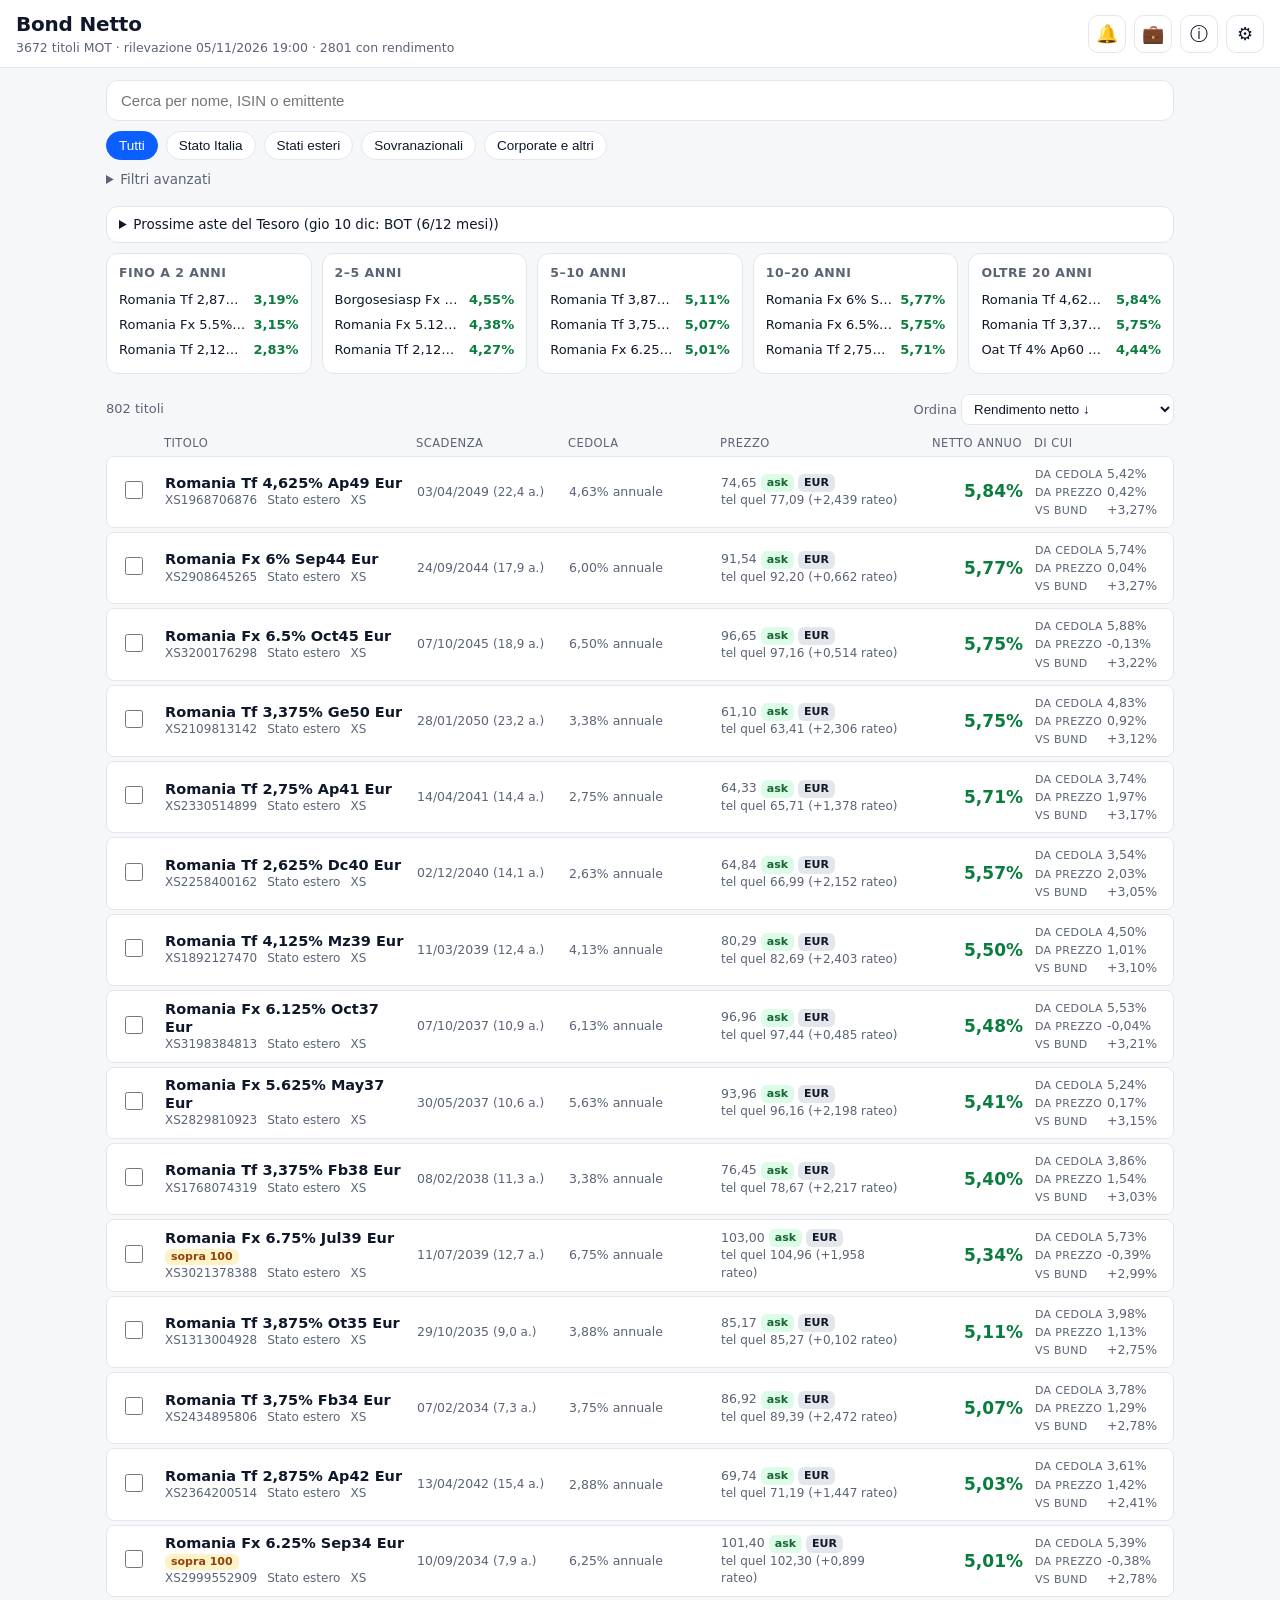
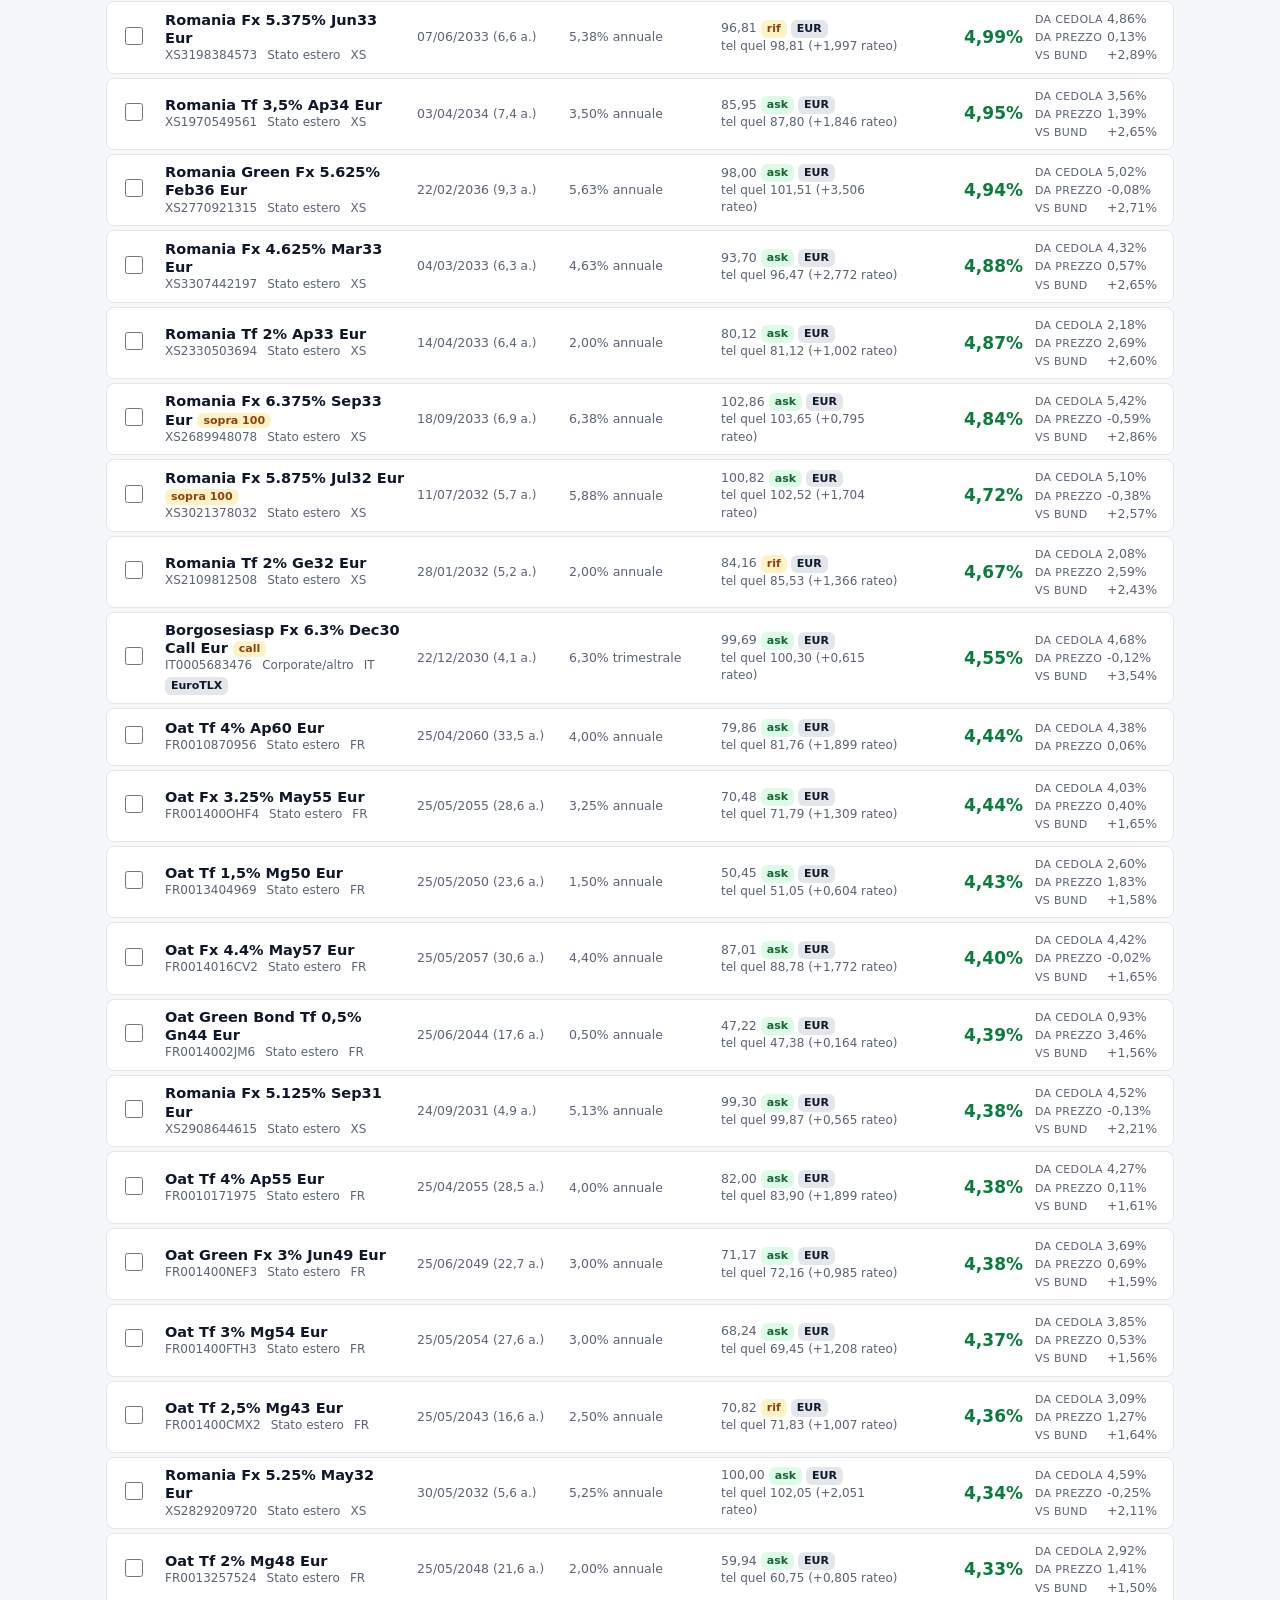
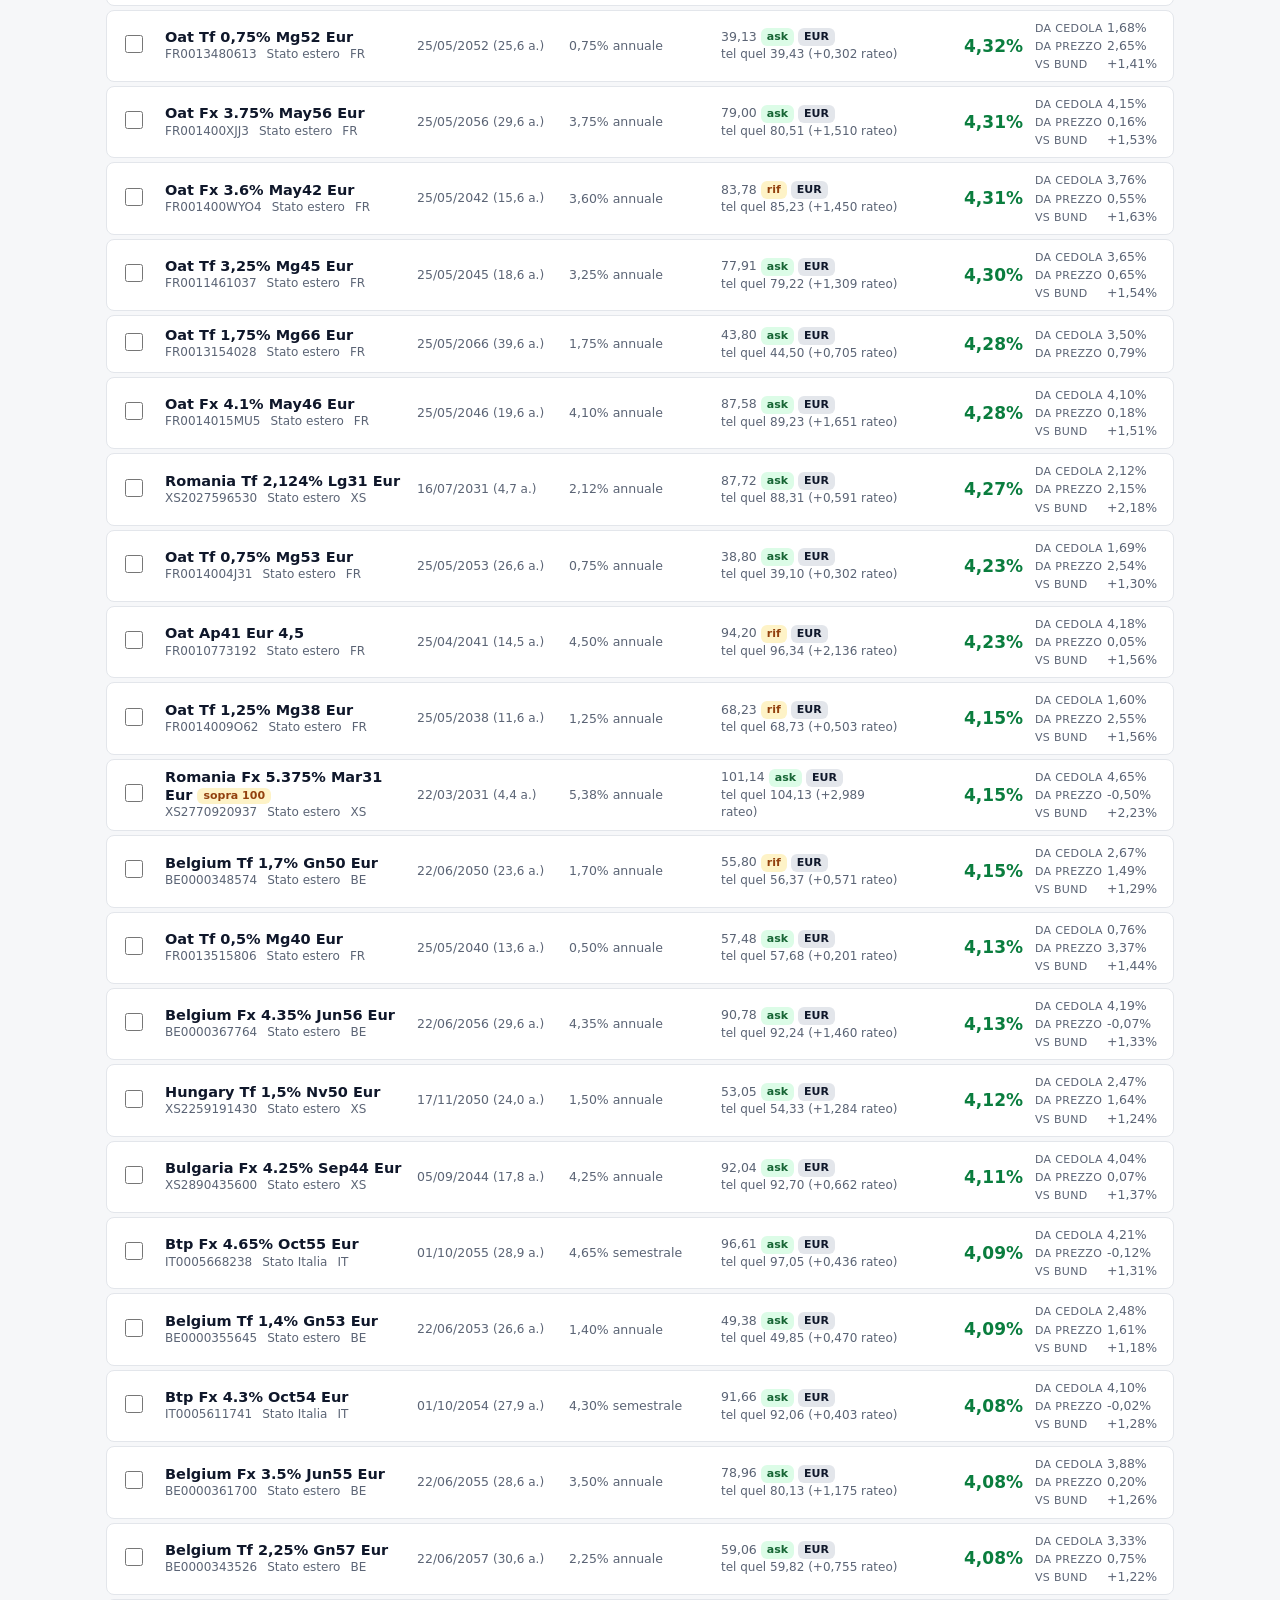
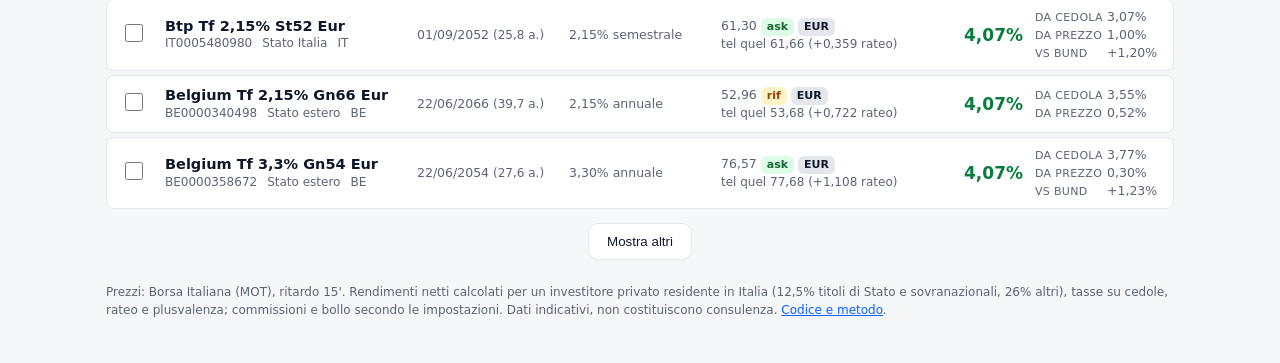
==== index.html @ 4a6f29b7 "App 0.9.4: filtri attivi come chip rimovibili, conteggio live, azzera/mostra risultati Co-Authored-B" ====
<!doctype html>
<html lang="it">
<head>
<meta charset="utf-8">
<meta name="viewport" content="width=device-width, initial-scale=1, viewport-fit=cover">
<title>Bond Netto</title>
<meta name="description" content="Rendimenti netti delle obbligazioni quotate sul MOT per l'investitore privato italiano">
<meta name="theme-color" content="#0f172a">
<link rel="manifest" href="manifest.webmanifest">
<link rel="icon" href="icon.svg" type="image/svg+xml">
<link rel="apple-touch-icon" href="icon-192.png">
<link rel="stylesheet" href="app.css">
</head>
<body>
<header class="top">
  <div class="brand">
    <h1>Bond Netto</h1>
    <div class="sub" id="meta">caricamento…</div>
  </div>
  <div class="row-btns"><button class="icon-btn" id="btn-alerts" title="Avvisi" aria-label="Avvisi">🔔</button><button class="icon-btn" id="btn-pf" title="Portafoglio" aria-label="Portafoglio">💼</button><button class="icon-btn" id="btn-diag" title="Diagnostica dati" aria-label="Diagnostica">ⓘ</button>
  <button class="icon-btn" id="btn-settings" title="Impostazioni" aria-label="Impostazioni">⚙</button></div>
</header>

<main>
  <section class="filters">
    <input id="q" type="search" placeholder="Cerca per nome, ISIN o emittente" autocomplete="off">
    <div class="chips" id="cat-chips">
      <button class="chip on" data-cat="all">Tutti</button>
      <button class="chip" data-cat="gov_it">Stato Italia</button>
      <button class="chip" data-cat="gov_fx">Stati esteri</button>
      <button class="chip" data-cat="supra">Sovranazionali</button>
      <button class="chip" data-cat="other">Corporate e altri</button>
    </div>
    <details class="more">
      <summary>Filtri avanzati <span id="filter-count"></span></summary>
      <div class="grid">
        <label>Valuta (default EUR: in altre valute il rendimento non tiene conto del cambio) <select id="f-cur"><option value="">Tutte</option></select></label>
        <label>Paese <select id="f-country"><option value="">Tutti</option></select></label>
        <label>Mercato <select id="f-market"><option value="">MOT ed EuroTLX</option><option value="MOT">Solo MOT</option><option value="ETLX">Solo EuroTLX</option></select></label>
        <label>Tipo <select id="f-kind">
          <option value="computable">Calcolabili (fisso, zero coupon, richiamabili)</option>
          <option value="nocall">Calcolabili, esclusi i richiamabili</option>
          <option value="fixed">Solo tasso fisso</option>
          <option value="zero">Solo zero coupon</option>
          <option value="all">Tutti, anche non calcolabili</option>
        </select></label>
        <label>Scadenza min (anni) <input id="f-ymin" type="number" min="0" step="0.5" value="1"></label>
        <label>Scadenza max (anni) <input id="f-ymax" type="number" min="0" step="1" placeholder="∞"></label>
        <label>Rendimento netto min % <input id="f-nmin" type="number" step="0.1" placeholder="es. 3"></label>
        <label>Cedola netta min % (flusso annuo) <input id="f-cmin" type="number" step="0.1" placeholder="es. 2,5"></label>
        <label>Lotto minimo max € <input id="f-lot" type="number" step="1000" placeholder="es. 1000"></label>
        <label class="check"><input id="f-inst" type="checkbox"> Mostra lotti istituzionali (taglio minimo da 100.000 in su: non acquistabili dal piccolo risparmiatore)</label>
        <label class="check"><input id="f-uncertain" type="checkbox"> Mostra titoli incerti (prezzo fermo o non aggiornato, verifica con Borsa Italiana non superata)</label>
        <label class="check"><input id="f-strips" type="checkbox"> Mostra strip (cedole/mantelli di titoli di Stato smontati)</label>
        <label class="check"><input id="f-ask" type="checkbox"> Solo con prezzo ask reale</label>
        <label class="check"><input id="f-nominus" type="checkbox"> Escludi sopra la pari (minusvalenza)</label>
      </div>
      <div class="filter-bar">
        <span id="filter-live" class="hint">I filtri si applicano subito mentre li modifichi.</span>
        <button type="button" class="chip" id="filter-reset">Azzera filtri</button>
        <button type="button" class="chip on" id="filter-close">Mostra risultati</button>
      </div>
    </details>
    <div class="active-filters" id="active-filters"></div>
  </section>

  <section class="auctions" id="auctions"></section>
  <section class="best" id="best"></section>

  <section class="results">
    <div class="results-head">
      <span id="count"></span>
      <label>Ordina <select id="sort">
        <option value="ytm_net_all:desc">Rendimento netto ↓</option>
        <option value="coupon_net_yield:desc">Cedola netta (flusso annuo) ↓</option>
        <option value="price_yield:desc">Guadagno da prezzo ↓</option>
        <option value="spread_bund:desc">Spread vs Bund ↓</option>
        <option value="liq:desc">Liquidità ↓</option>
        <option value="years:asc">Scadenza ↑</option>
        <option value="years:desc">Scadenza ↓</option>
        <option value="price:asc">Prezzo ↑</option>
        <option value="name:asc">Nome A-Z</option>
      </select></label>
    </div>
    <div class="thead">
      <span></span><span>Titolo</span><span>Scadenza</span><span>Cedola</span><span>Prezzo</span><span class="r">Netto annuo</span><span>Di cui</span>
    </div>
    <div id="list" class="list"></div>
    <button id="more-btn" class="more-btn hidden">Mostra altri</button>
  </section>

  <footer>
    <p>Prezzi: Borsa Italiana (MOT), ritardo 15'. Rendimenti netti calcolati per un investitore privato residente in Italia
      (12,5% titoli di Stato e sovranazionali, 26% altri), tasse su cedole, rateo e plusvalenza; commissioni e bollo secondo le impostazioni.
      Dati indicativi, non costituiscono consulenza. <a href="https://github.com/glc87/bond-app" target="_blank" rel="noopener">Codice e metodo</a>.</p>
  </footer>
</main>

<div id="cmp-bar" class="cmp-bar hidden">
  <span><b id="cmp-count">0</b> selezionati</span>
  <button class="btn" id="cmp-open">Confronta</button>
  <button class="btn ghost" id="cmp-clear">Svuota</button>
</div>

<!-- Avvisi -->
<div class="modal hidden" id="alerts" role="dialog" aria-modal="true">
  <div class="sheet wide">
    <div class="sheet-head"><h2>Avvisi</h2><button class="icon-btn" data-close aria-label="Chiudi">✕</button></div>
    <div class="sheet-body" id="alerts-body"></div>
  </div>
</div>

<!-- Portafoglio -->
<div class="modal hidden" id="portfolio" role="dialog" aria-modal="true">
  <div class="sheet wide">
    <div class="sheet-head"><h2>Portafoglio</h2><button class="icon-btn" data-close aria-label="Chiudi">✕</button></div>
    <div class="sheet-body" id="pf-body"></div>
  </div>
</div>

<!-- Diagnostica -->
<div class="modal hidden" id="diag" role="dialog" aria-modal="true">
  <div class="sheet">
    <div class="sheet-head"><h2>Diagnostica dati</h2><button class="icon-btn" data-close aria-label="Chiudi">✕</button></div>
    <div class="sheet-body" id="diag-body"></div>
  </div>
</div>

<!-- Confronto -->
<div class="modal hidden" id="compare" role="dialog" aria-modal="true">
  <div class="sheet wide">
    <div class="sheet-head"><h2>Confronto</h2><button class="icon-btn" data-close aria-label="Chiudi">✕</button></div>
    <div class="sheet-body" id="cmp-body"></div>
  </div>
</div>

<!-- Scheda titolo -->
<div class="modal hidden" id="detail" role="dialog" aria-modal="true">
  <div class="sheet">
    <div class="sheet-head">
      <div>
        <h2 id="d-name"></h2>
        <div class="sub" id="d-sub"></div>
      </div>
      <button class="icon-btn" data-close aria-label="Chiudi">✕</button>
    </div>
    <div class="sheet-body" id="d-body"></div>
  </div>
</div>

<!-- Impostazioni -->
<div class="modal hidden" id="settings" role="dialog" aria-modal="true">
  <div class="sheet">
    <div class="sheet-head">
      <h2>Impostazioni</h2>
      <button class="icon-btn" data-close aria-label="Chiudi">✕</button>
    </div>
    <div class="sheet-body">
      <p class="hint">Questi parametri servono per il rendimento "all-in" (netto annuo). Si salvano su questo dispositivo.<br>La commissione è una percentuale del controvalore vincolata tra minimo e massimo (non si sommano). Riferimenti: Fineco 0,19% min 2,95 € max 19 €; ING 0,19% min 8 € max 18 €. Il bollo dello 0,2% annuo si applica anche ai titoli di Stato; mettilo a 0 solo se la tua banca lo assorbe.</p>
      <div class="grid">
        <label>Profilo banca <select id="s-profile">
          <option value="">Personalizzato</option>
          <option value="fineco">Fineco Trading (0,19%, min 2,95 €, max 19 €)</option>
          <option value="ing">ING (0,19%, min 8 €, max 18 €)</option>
          <option value="directa">Directa (5 € fissi)</option>
          <option value="mediolanum">Mediolanum (0,19%, min 7 €, max 29 €)</option>
          <option value="sella">Banca Sella (0,185%, min 2,5 €, max 12 €)</option>
        </select></label>
        <label>Importo nominale di riferimento € <input id="s-nominal" type="number" step="1000" min="1000"></label>
        <label>Commissione % <input id="s-pct" type="number" step="0.01" min="0"></label>
        <label>Commissione minima € <input id="s-min" type="number" step="0.5" min="0"></label>
        <label>Commissione massima € (vuoto = nessuna) <input id="s-max" type="number" step="0.5" min="0"></label>
        <label>Imposta di bollo % annuo <input id="s-bollo" type="number" step="0.01" min="0"></label>
        <label>Regime fiscale <select id="s-taxpreset">
          <option value="">Personalizzato</option>
          <option value="it" selected>Italia, privato (12,5% Stato/sovranazionali, 26% altri, bollo 0,2%)</option>
          <option value="none">Nessuna tassa né bollo (lordo, es. per confronto)</option>
        </select></label>
        <label>Aliquota titoli di Stato e sovranazionali % <input id="s-taxgov" type="number" step="0.1" min="0" max="100"></label>
        <label>Aliquota altri emittenti % <input id="s-taxother" type="number" step="0.1" min="0" max="100"></label>
      </div>
      <div class="row">
        <button class="btn" id="s-save">Salva</button>
        <button class="btn ghost" id="s-reset">Ripristina default</button>
      </div>
      <h3>Come leggere i numeri</h3>
      <ul class="hint">
        <li><b>Rendimento netto annuo</b> (il numero grande): tasso annuo composto che eguaglia l'esborso (prezzo + rateo netto + commissioni) ai flussi netti (cedole tassate, rimborso al netto della tassa sulla plusvalenza, bollo). Confronta correttamente titoli con scadenze diverse.</li>
        <li><b>Di cui da cedola / da prezzo</b>: la parte del rendimento che incassi ogni anno con le cedole nette (cedola netta ÷ prezzo) e la parte che arriva solo a scadenza dal rimborso a 100. Stesso rendimento, due esperienze diverse: flusso in tasca oppure guadagno rinviato (e tassa rinviata).</li>
        <li><b>vs Bund</b>: differenza di rendimento lordo rispetto a un titolo di Stato tedesco della stessa scadenza (curva ricavata dai Bund quotati sul MOT). È il "premio" che il mercato chiede per il rischio dell'emittente; per i titoli in valuta include anche il rischio cambio.</li>
        <li>Nella scheda trovi anche YTM lordo, YTM netto solo tasse e netto semplice, utili per confrontare con altri siti.</li>
        <li><b>YTM lordo</b>: come pubblicato da Borsa Italiana.</li>
        <li><b>Prezzo</b>: <span class="badge ask">ask</span> = miglior prezzo in vendita nel book al momento della rilevazione (è quello che pagheresti); <span class="badge ref">rif</span> = prezzo di riferimento dell'ultima seduta (nessuna proposta in vendita); <span class="badge stale">fermo</span> = riferimento di un titolo mai scambiato nell'anno: prezzo vecchio, rendimento non realistico. I titoli "fermi" e gli "incerti" (prezzo non aggiornato o verifica con Borsa Italiana non superata) e gli strip sono nascosti di default: si riattivano nei filtri avanzati.</li>
        <li><b>Sopra 100</b>: a scadenza si genera una minusvalenza (credito fiscale, 4 anni): non è conteggiata nel rendimento ma viene indicata.</li>
      </ul>
    </div>
  </div>
</div>

<script src="yields.js"></script>
<script src="app.js"></script>
<script src="portfolio.js"></script>
<script src="alerts.js"></script>
</body>
</html>
---- app.css ----
/* app.css — v0.2.1 */
:root {
  --bg: #f6f7f9; --card: #ffffff; --ink: #0f172a; --muted: #5b6475; --line: #e3e6eb;
  --accent: #0b5fff; --accent-ink: #ffffff; --good: #0a7d3e; --warn: #b45309; --bad: #b91c1c;
  --ask: #dcfce7; --ask-ink: #166534; --ref: #fef3c7; --ref-ink: #92400e;
  --radius: 12px; --shadow: 0 1px 2px rgba(15,23,42,.06), 0 4px 16px rgba(15,23,42,.06);
  color-scheme: light dark;
}
@media (prefers-color-scheme: dark) {
  :root:not([data-theme="light"]) {
    --bg: #0f172a; --card: #172033; --ink: #e5e9f0; --muted: #94a3b8; --line: #263247;
    --accent: #4f8cff; --good: #4ade80; --warn: #fbbf24; --bad: #f87171;
    --ask: #14532d; --ask-ink: #bbf7d0; --ref: #78350f; --ref-ink: #fde68a;
    --shadow: 0 1px 2px rgba(0,0,0,.4);
  }
}
* { box-sizing: border-box; }
html, body { margin: 0; background: var(--bg); color: var(--ink); font: 15px/1.45 system-ui, -apple-system, "Segoe UI", Roboto, sans-serif; }
body { padding-bottom: env(safe-area-inset-bottom); }
a { color: var(--accent); }
main { max-width: 1100px; margin: 0 auto; padding: 0 16px 32px; }
.hidden { display: none !important; }

.top { position: sticky; top: 0; z-index: 5; display: flex; justify-content: space-between; align-items: center;
  padding: 10px 16px; background: var(--card); border-bottom: 1px solid var(--line); }
.brand h1 { margin: 0; font-size: 20px; letter-spacing: -.01em; }
.sub { color: var(--muted); font-size: 12.5px; }
.row-btns { display: flex; gap: 8px; }
.lnk { color: var(--accent); cursor: pointer; }
.icon-btn { background: transparent; border: 1px solid var(--line); border-radius: 10px; width: 38px; height: 38px;
  font-size: 18px; color: var(--ink); cursor: pointer; }

.filters { padding: 12px 0 4px; }
#q { width: 100%; padding: 11px 14px; border: 1px solid var(--line); border-radius: var(--radius); background: var(--card); color: var(--ink); font-size: 15px; }
.chips { display: flex; gap: 8px; overflow-x: auto; padding: 10px 0 4px; scrollbar-width: none; }
.chip { flex: 0 0 auto; border: 1px solid var(--line); background: var(--card); color: var(--ink); border-radius: 999px;
  padding: 6px 12px; font-size: 13.5px; cursor: pointer; }
.chip.on { background: var(--accent); color: var(--accent-ink); border-color: var(--accent); }
.more summary { cursor: pointer; color: var(--muted); font-size: 13.5px; padding: 6px 0; }
.grid { display: grid; grid-template-columns: repeat(auto-fill, minmax(200px, 1fr)); gap: 10px 14px; padding: 8px 0; }
.grid label { display: flex; flex-direction: column; gap: 4px; font-size: 12.5px; color: var(--muted); }
.grid label.check { flex-direction: row; align-items: center; gap: 8px; color: var(--ink); align-self: end; padding: 8px 0; }
.grid input.set, .grid select.set, .grid label.check.set { border-color: var(--accent); box-shadow: 0 0 0 1px var(--accent) inset; border-radius: 8px; }
.grid label.check.set { padding-left: 8px; }
.filter-bar { display: flex; align-items: center; gap: 8px; flex-wrap: wrap; padding: 8px 0 6px; border-top: 1px solid var(--line); margin-top: 4px; }
.filter-bar #filter-live { flex: 1 1 auto; font-weight: 600; color: var(--ink); }
.active-filters { display: flex; gap: 6px; flex-wrap: wrap; padding: 4px 0; }
.active-filters:empty { display: none; }
.active-filters .chip { font-size: 12.5px; padding: 4px 10px; background: var(--accent); color: var(--accent-ink); border-color: var(--accent); }
.active-filters .chip b { font-weight: 700; margin-left: 4px; }
.grid input, .grid select { padding: 8px 10px; border: 1px solid var(--line); border-radius: 8px; background: var(--card); color: var(--ink); font-size: 14px; }

.best { display: grid; grid-template-columns: repeat(auto-fill, minmax(190px, 1fr)); gap: 10px; padding: 10px 0; }
.best .bucket { background: var(--card); border: 1px solid var(--line); border-radius: var(--radius); padding: 10px 12px; }
.best h4 { margin: 0 0 6px; font-size: 12.5px; color: var(--muted); font-weight: 600; text-transform: uppercase; letter-spacing: .04em; }
.best .b-row { display: flex; justify-content: space-between; gap: 8px; font-size: 13px; padding: 3px 0; cursor: pointer; }
.best .b-row span:first-child { overflow: hidden; text-overflow: ellipsis; white-space: nowrap; }
.best .b-row b { color: var(--good); font-variant-numeric: tabular-nums; }

.results-head { display: flex; justify-content: space-between; align-items: center; padding: 10px 0 6px; color: var(--muted); font-size: 13px; }
.results-head select { padding: 6px 8px; border: 1px solid var(--line); border-radius: 8px; background: var(--card); color: var(--ink); }

.list { display: flex; flex-direction: column; gap: 8px; }
.thead { display: none; }
.card { background: var(--card); border: 1px solid var(--line); border-radius: var(--radius); padding: 10px 12px; cursor: pointer; box-shadow: var(--shadow);
  display: grid; grid-template-columns: auto 1fr auto; grid-template-areas: "cmp name net" "cmp mat ytm" "cmp cpn ytm" "cmp price ytm"; gap: 2px 10px; align-items: start; }
.card:hover { border-color: var(--accent); }
.card.sel { border-color: var(--accent); box-shadow: 0 0 0 2px color-mix(in srgb, var(--accent) 30%, transparent); }
.cmp { grid-area: cmp; align-self: center; padding: 6px 2px; }
.cmp input { width: 18px; height: 18px; accent-color: var(--accent); }
.c-name { grid-area: name; } .c-mat { grid-area: mat; } .c-cpn { grid-area: cpn; } .c-price { grid-area: price; } .c-net { grid-area: net; text-align: right; } .c-ytm { grid-area: ytm; text-align: right; }
.c-mat, .c-cpn, .c-price, .c-ytm { color: var(--muted); font-size: 12.5px; }
.c-mat .lbl, .c-cpn .lbl, .c-price .lbl, .c-ytm .lbl { font-size: 11px; text-transform: uppercase; letter-spacing: .03em; margin-right: 4px; color: var(--muted); }
.card .name { font-weight: 600; font-size: 14.5px; line-height: 1.25; }
.card .meta { color: var(--muted); font-size: 12px; display: flex; flex-wrap: wrap; gap: 2px 10px; }
.card .main { font-size: 20px; font-weight: 700; color: var(--good); font-variant-numeric: tabular-nums; line-height: 1.1; }
.card .main.na { color: var(--muted); font-size: 14px; font-weight: 500; }
.card .small { color: var(--muted); font-size: 12px; font-variant-numeric: tabular-nums; }
@media (min-width: 900px) {
  .thead, .card { display: grid; grid-template-columns: 34px minmax(240px, 2fr) 140px 140px 180px 110px 170px; grid-template-areas: "cmp name mat cpn price net ytm"; gap: 0 12px; align-items: center; }
  .thead { padding: 4px 12px; color: var(--muted); font-size: 11.5px; text-transform: uppercase; letter-spacing: .04em; }
  .thead .r { text-align: right; }
  .card { padding: 8px 12px; border-radius: 8px; box-shadow: none; }
  .c-mat .lbl, .c-cpn .lbl, .c-price .lbl, .c-net .small { display: none; }
  .c-ytm { text-align: left; white-space: nowrap; } .c-ytm .lbl { display: inline-block; width: 68px; }
  .card .main { font-size: 17px; }
  .list { gap: 4px; }
}
.cmp-bar { position: fixed; left: 50%; transform: translateX(-50%); bottom: 16px; z-index: 6; display: flex; gap: 10px; align-items: center;
  background: var(--card); border: 1px solid var(--line); border-radius: 999px; padding: 8px 10px 8px 16px; box-shadow: 0 8px 24px rgba(0,0,0,.2); }
.sheet.wide { max-width: 1000px; }
.cmp-scroll { overflow-x: auto; }
table.cmp { border-collapse: collapse; width: 100%; font-size: 14px; }
table.cmp th, table.cmp td { padding: 8px 10px; border-bottom: 1px solid var(--line); text-align: left; vertical-align: top; min-width: 150px; }
table.cmp td:first-child, table.cmp th:first-child { color: var(--muted); font-size: 12.5px; min-width: 130px; position: sticky; left: 0; background: var(--card); }
table.cmp th .name { font-weight: 600; }
button.link { background: none; border: none; color: var(--accent); cursor: pointer; padding: 0; font-size: 12.5px; }
.chart { min-height: 60px; }
.legend { display: flex; gap: 14px; flex-wrap: wrap; font-size: 12px; color: var(--muted); margin-top: 4px; }
.legend i { display: inline-block; width: 10px; height: 10px; border-radius: 2px; margin-right: 5px; vertical-align: middle; }
.badge { display: inline-block; font-size: 11px; padding: 1px 6px; border-radius: 6px; font-weight: 600; vertical-align: middle; }
.badge.ask { background: var(--ask); color: var(--ask-ink); }
.badge.ref { background: var(--ref); color: var(--ref-ink); }
.badge.stale { background: #fee2e2; color: #991b1b; }
.badge.cur { background: var(--line); color: var(--ink); }
.badge.warn { background: var(--ref); color: var(--ref-ink); }
.more-btn { margin: 14px auto 0; display: block; padding: 10px 18px; border-radius: 10px; border: 1px solid var(--line); background: var(--card); color: var(--ink); cursor: pointer; }

footer { color: var(--muted); font-size: 12px; margin-top: 24px; }

/* modali */
.modal { position: fixed; inset: 0; background: rgba(0,0,0,.45); display: flex; align-items: flex-end; justify-content: center; z-index: 10; }
.sheet { background: var(--card); width: 100%; max-width: 720px; max-height: 92vh; border-radius: 16px 16px 0 0; display: flex; flex-direction: column; }
@media (min-width: 720px) { .modal { align-items: center; } .sheet { border-radius: 16px; max-height: 88vh; } }
.sheet-head { display: flex; justify-content: space-between; align-items: flex-start; gap: 12px; padding: 14px 16px 8px; border-bottom: 1px solid var(--line); }
.sheet-head h2 { margin: 0; font-size: 17px; line-height: 1.25; }
.sheet-body { padding: 12px 16px 20px; overflow: auto; }
.kpis { display: grid; grid-template-columns: repeat(auto-fit, minmax(140px, 1fr)); gap: 8px; margin: 8px 0 12px; }
.kpi { background: var(--bg); border-radius: 10px; padding: 8px 10px; }
.kpi .l { color: var(--muted); font-size: 11.5px; }
.kpi .v { font-size: 18px; font-weight: 700; font-variant-numeric: tabular-nums; }
.kpi .v.good { color: var(--good); }
h3 { font-size: 14px; margin: 16px 0 6px; color: var(--muted); text-transform: uppercase; letter-spacing: .04em; }
table.kv { width: 100%; border-collapse: collapse; font-size: 14px; }
table.kv td { padding: 5px 0; border-bottom: 1px solid var(--line); vertical-align: top; }
table.kv td:last-child { text-align: right; font-variant-numeric: tabular-nums; }
.note { background: var(--ref); color: var(--ref-ink); border-radius: 8px; padding: 8px 10px; font-size: 13px; margin: 8px 0; }
.ok { color: var(--good); } .ko { color: var(--bad); }
.hint { color: var(--muted); font-size: 13px; }
.row { display: flex; gap: 10px; margin: 12px 0; }
.btn { padding: 9px 16px; border-radius: 10px; border: 1px solid var(--accent); background: var(--accent); color: var(--accent-ink); cursor: pointer; font-size: 14px; }
.btn.ghost { background: transparent; color: var(--accent); }
.amount { display: flex; align-items: center; gap: 8px; margin: 4px 0 8px; }
.amount input { width: 140px; padding: 8px 10px; border: 1px solid var(--line); border-radius: 8px; background: var(--card); color: var(--ink); font-size: 15px; }

/* portafoglio */
.inline-form { display: flex; flex-wrap: wrap; gap: 8px; margin: 6px 0 10px; }
.inline-form input { flex: 1 1 140px; min-width: 0; padding: 8px 10px; border: 1px solid var(--line); border-radius: 8px; background: var(--card); color: var(--ink); font-size: 14px; }
.card.pos { grid-template-columns: 1fr auto; grid-template-areas: "name net"; }
.pos .c-net { text-align: right; }
.pos-actions { margin-top: 4px; font-size: 12.5px; }
h4.sub { margin: 10px 0 4px; font-size: 13px; color: var(--muted); }
@media (min-width: 900px) { .card.pos { grid-template-columns: 1fr auto; grid-template-areas: "name net"; } }
.isin-row { display: inline-flex; align-items: center; gap: 6px; }
.isin-row code { font-size: 13px; background: var(--bg); padding: 1px 6px; border-radius: 6px; user-select: all; }
button.copy { border: 1px solid var(--line); background: var(--card); color: var(--accent); border-radius: 6px; padding: 2px 8px; font-size: 12px; cursor: pointer; }
.icon-btn.has { border-color: var(--good); box-shadow: 0 0 0 2px color-mix(in srgb, var(--good) 35%, transparent); }
.inline-form select { padding: 8px 10px; border: 1px solid var(--line); border-radius: 8px; background: var(--card); color: var(--ink); font-size: 14px; }
a.btn { text-decoration: none; display: inline-block; }
.auctions { padding: 6px 0 0; }
.auctions summary { cursor: pointer; font-size: 13.5px; color: var(--ink); padding: 8px 12px; background: var(--card); border: 1px solid var(--line); border-radius: var(--radius); }
.auctions details[open] summary { border-radius: var(--radius) var(--radius) 0 0; }
.auctions table { background: var(--card); border: 1px solid var(--line); border-top: 0; padding: 4px 12px; }
.auctions .hint { padding: 0 4px; }
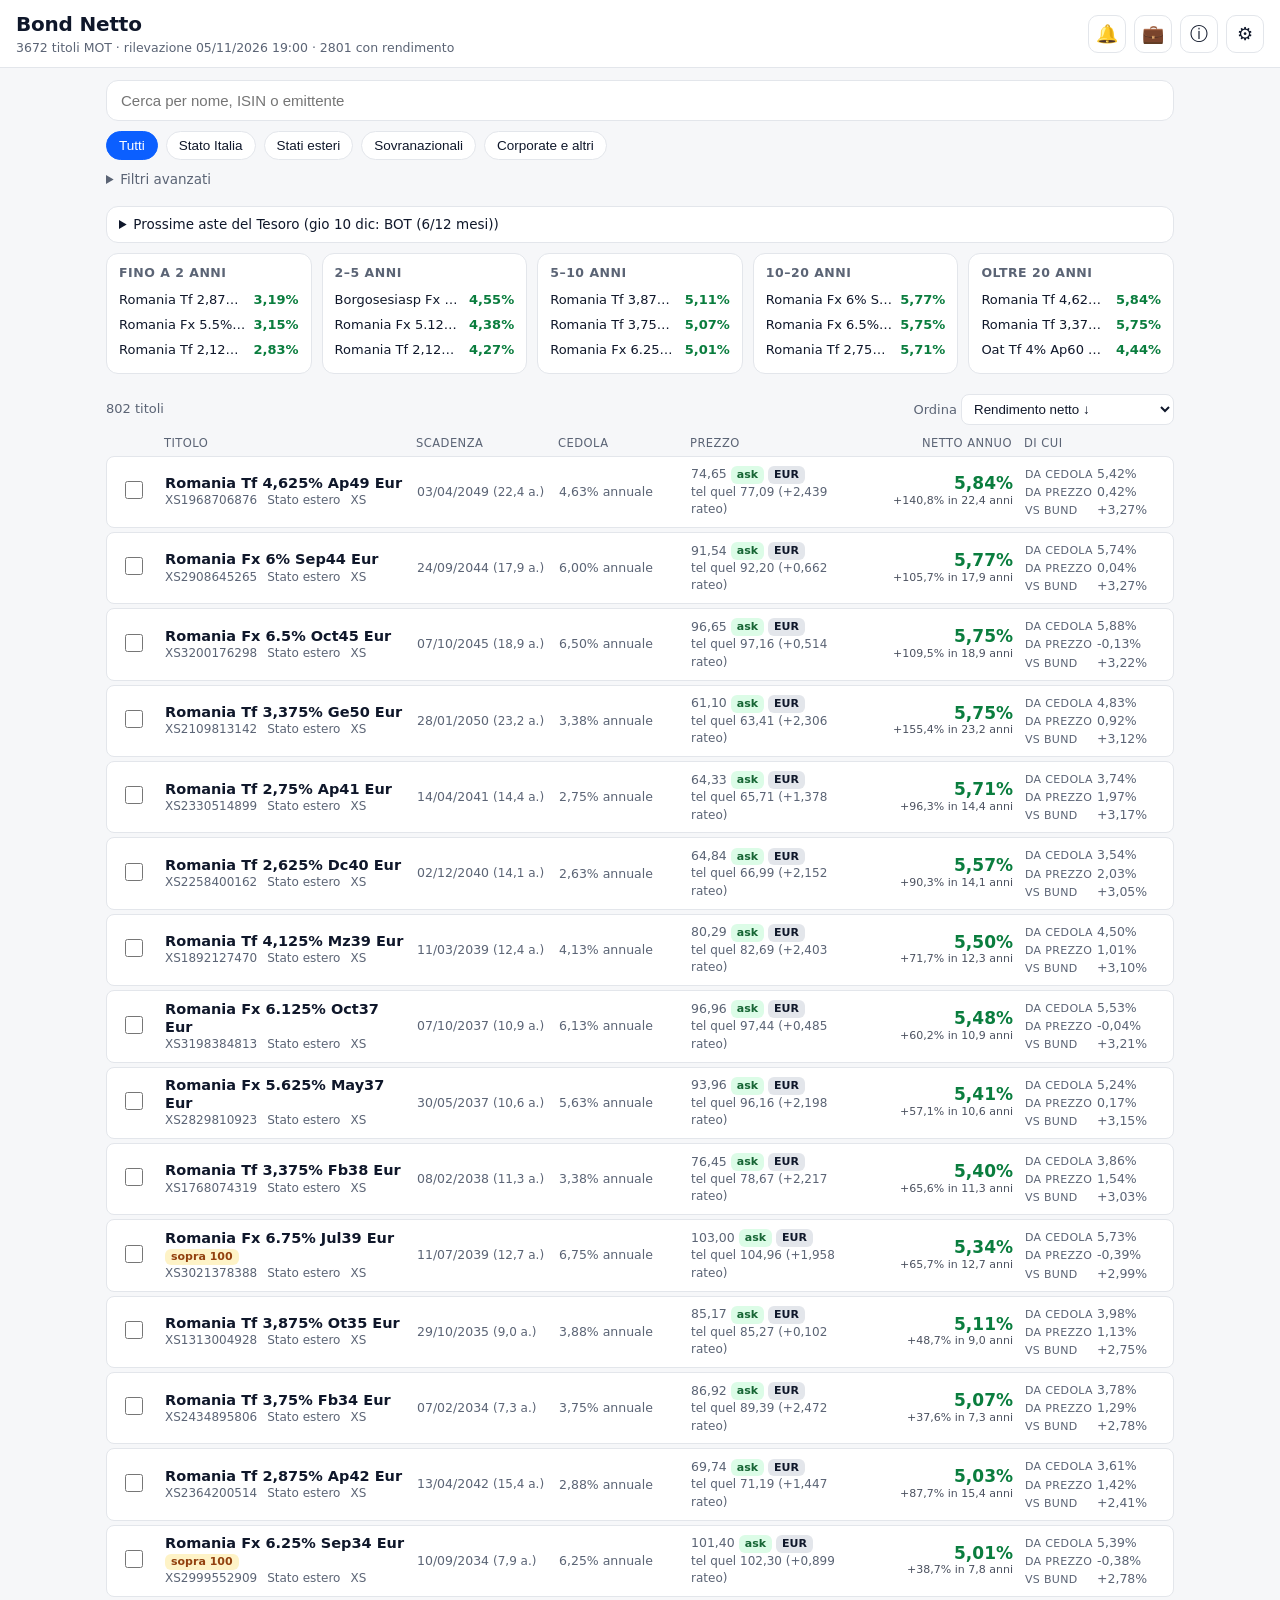
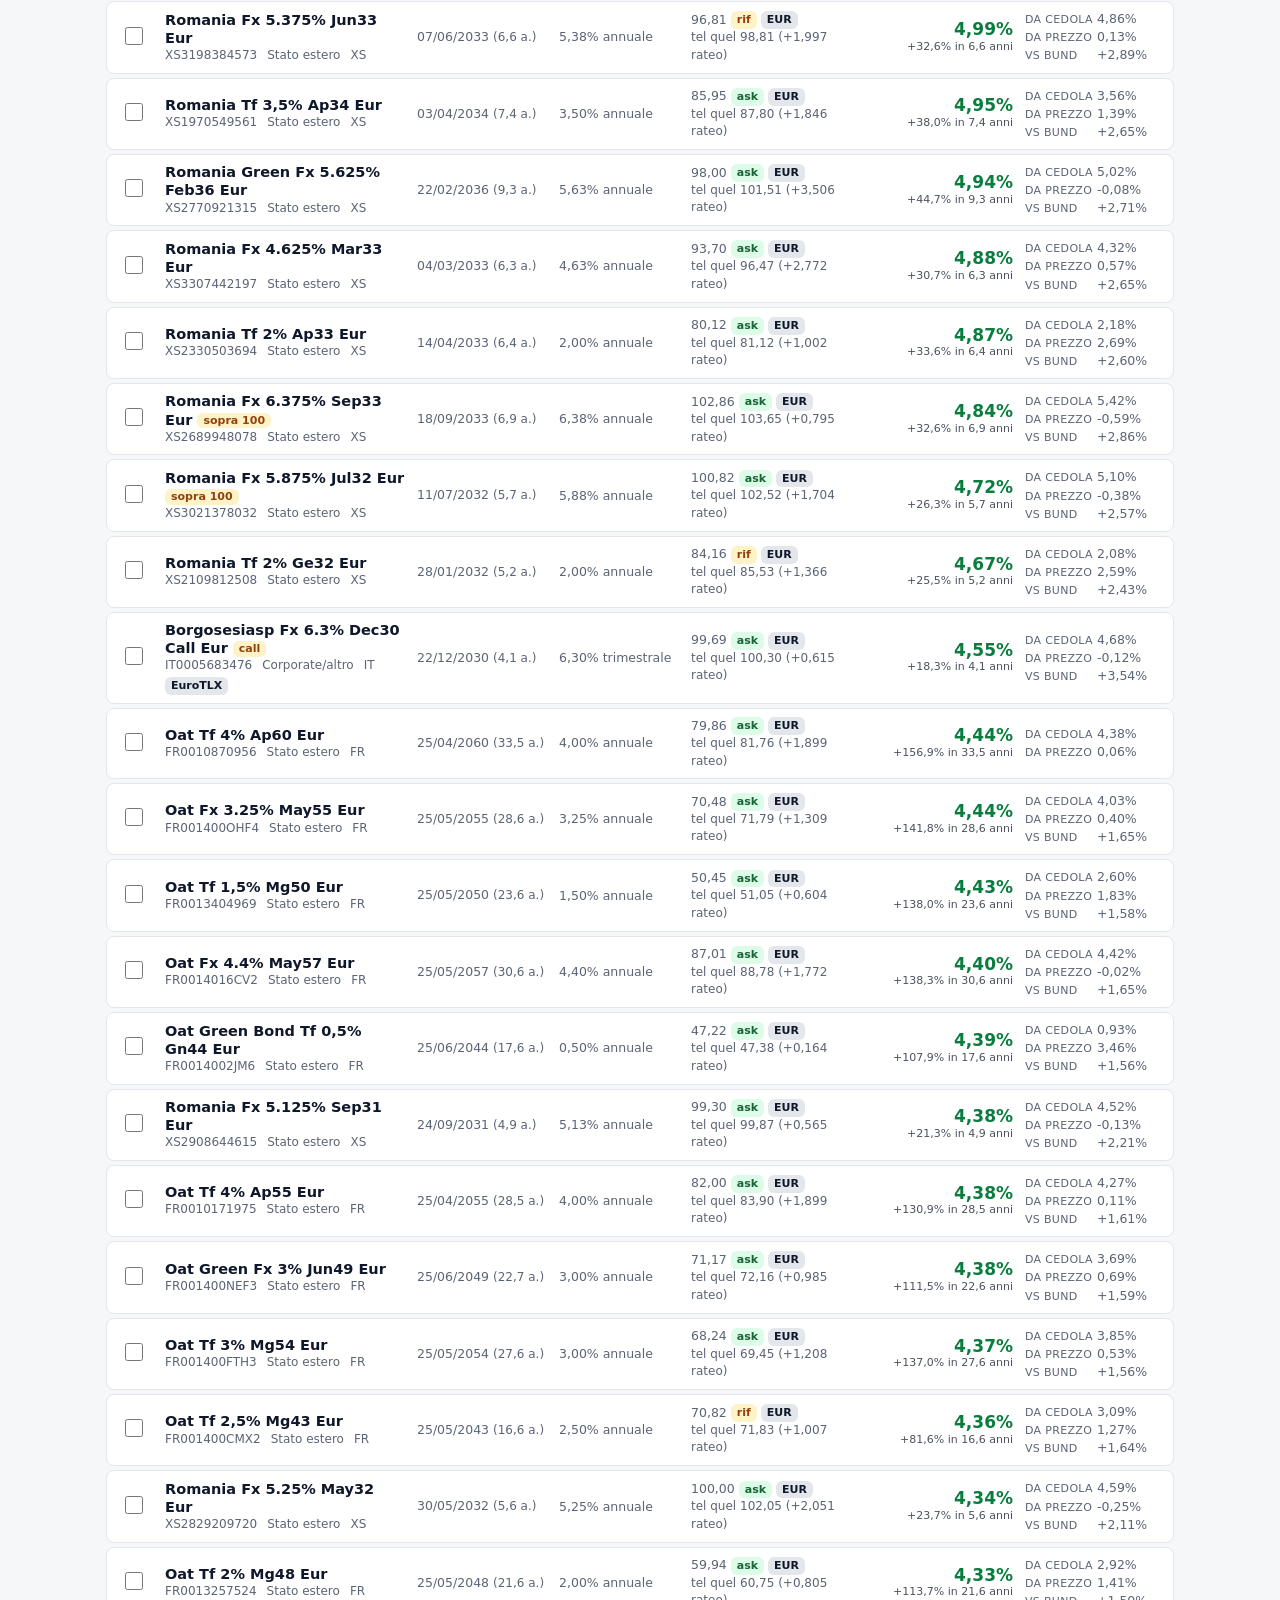
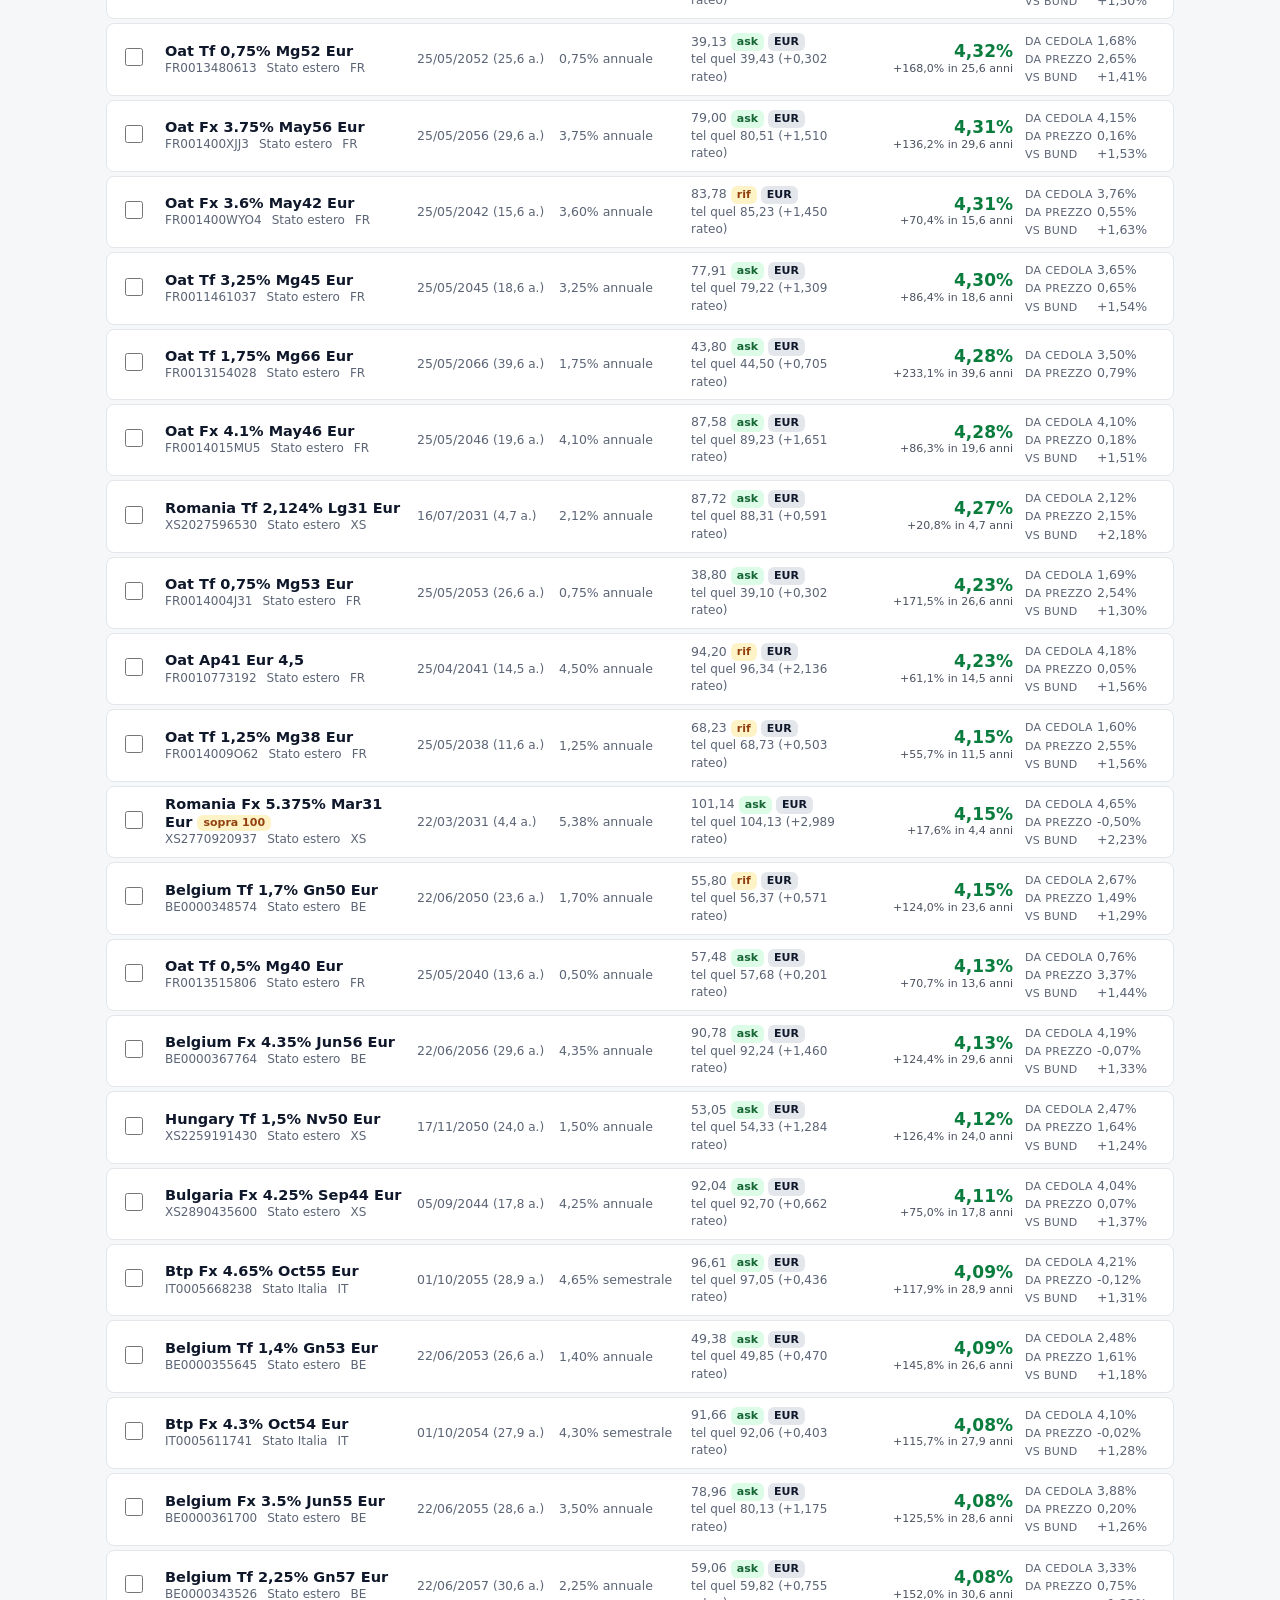
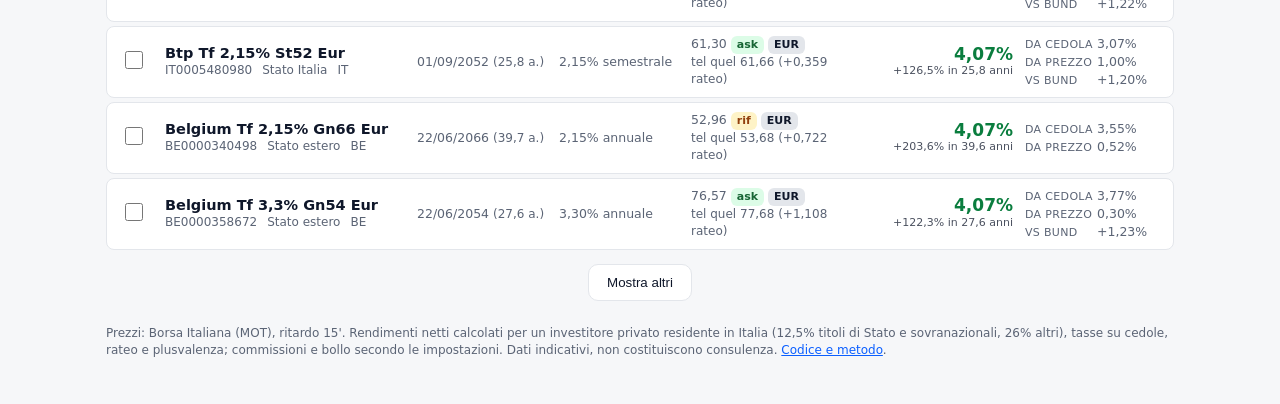
==== commit 8ec488a6: "App 0.9.6: pulsanti filtri distinti dai chip Co-Authored-By: Claude Fable 5.1 <noreply@anthropic.com" ====
--- a/index.html
+++ b/index.html
@@ -57,8 +57,8 @@
       </div>
       <div class="filter-bar">
         <span id="filter-live" class="hint">I filtri si applicano subito mentre li modifichi.</span>
-        <button type="button" class="chip" id="filter-reset">Azzera filtri</button>
-        <button type="button" class="chip on" id="filter-close">Mostra risultati</button>
+        <button type="button" class="btn ghost" id="filter-reset">↺ Azzera filtri</button>
+        <button type="button" class="btn primary" id="filter-close">Mostra risultati ↓</button>
       </div>
     </details>
     <div class="active-filters" id="active-filters"></div>
--- a/app.css
+++ b/app.css
@@ -1,7 +1,7 @@
-/* app.css — v0.2.1 */
+/* app.css — v0.2.3 */
 :root {
   --bg: #f6f7f9; --card: #ffffff; --ink: #0f172a; --muted: #5b6475; --line: #e3e6eb;
-  --accent: #0b5fff; --accent-ink: #ffffff; --good: #0a7d3e; --warn: #b45309; --bad: #b91c1c;
+  --accent: #0b5fff; --accent-ink: #ffffff; --accent-soft: #e8f0ff; --good: #0a7d3e; --warn: #b45309; --bad: #b91c1c;
   --ask: #dcfce7; --ask-ink: #166534; --ref: #fef3c7; --ref-ink: #92400e;
   --radius: 12px; --shadow: 0 1px 2px rgba(15,23,42,.06), 0 4px 16px rgba(15,23,42,.06);
   color-scheme: light dark;
@@ -9,7 +9,7 @@
 @media (prefers-color-scheme: dark) {
   :root:not([data-theme="light"]) {
     --bg: #0f172a; --card: #172033; --ink: #e5e9f0; --muted: #94a3b8; --line: #263247;
-    --accent: #4f8cff; --good: #4ade80; --warn: #fbbf24; --bad: #f87171;
+    --accent: #4f8cff; --accent-soft: #1c2a4a; --good: #4ade80; --warn: #fbbf24; --bad: #f87171;
     --ask: #14532d; --ask-ink: #bbf7d0; --ref: #78350f; --ref-ink: #fde68a;
     --shadow: 0 1px 2px rgba(0,0,0,.4);
   }
@@ -42,11 +42,14 @@
 .grid label.check { flex-direction: row; align-items: center; gap: 8px; color: var(--ink); align-self: end; padding: 8px 0; }
 .grid input.set, .grid select.set, .grid label.check.set { border-color: var(--accent); box-shadow: 0 0 0 1px var(--accent) inset; border-radius: 8px; }
 .grid label.check.set { padding-left: 8px; }
-.filter-bar { display: flex; align-items: center; gap: 8px; flex-wrap: wrap; padding: 8px 0 6px; border-top: 1px solid var(--line); margin-top: 4px; }
-.filter-bar #filter-live { flex: 1 1 auto; font-weight: 600; color: var(--ink); }
+.filter-bar { display: flex; align-items: center; gap: 10px; flex-wrap: wrap; padding: 12px 0 8px; border-top: 1px solid var(--line); margin-top: 6px; }
+.filter-bar #filter-live { flex: 1 1 100%; font-weight: 600; color: var(--ink); }
+.filter-bar .btn { padding: 11px 16px; font-size: 14.5px; font-weight: 600; }
+.filter-bar .btn.primary { flex: 1 1 auto; box-shadow: 0 2px 6px rgba(11, 95, 255, .3); }
+.filter-bar .btn.ghost { color: var(--muted); border-color: var(--line); }
 .active-filters { display: flex; gap: 6px; flex-wrap: wrap; padding: 4px 0; }
 .active-filters:empty { display: none; }
-.active-filters .chip { font-size: 12.5px; padding: 4px 10px; background: var(--accent); color: var(--accent-ink); border-color: var(--accent); }
+.active-filters .chip { font-size: 12.5px; padding: 3px 9px; border-radius: 6px; background: var(--accent-soft); color: var(--accent); border: 1px dashed var(--accent); }
 .active-filters .chip b { font-weight: 700; margin-left: 4px; }
 .grid input, .grid select { padding: 8px 10px; border: 1px solid var(--line); border-radius: 8px; background: var(--card); color: var(--ink); font-size: 14px; }
 
@@ -76,12 +79,15 @@
 .card .main { font-size: 20px; font-weight: 700; color: var(--good); font-variant-numeric: tabular-nums; line-height: 1.1; }
 .card .main.na { color: var(--muted); font-size: 14px; font-weight: 500; }
 .card .small { color: var(--muted); font-size: 12px; font-variant-numeric: tabular-nums; }
+.c-net .small.tot { color: var(--ink); opacity: .75; }
 @media (min-width: 900px) {
-  .thead, .card { display: grid; grid-template-columns: 34px minmax(240px, 2fr) 140px 140px 180px 110px 170px; grid-template-areas: "cmp name mat cpn price net ytm"; gap: 0 12px; align-items: center; }
+  .thead, .card { display: grid; grid-template-columns: 34px minmax(240px, 2fr) 130px 120px 170px 140px 170px; grid-template-areas: "cmp name mat cpn price net ytm"; gap: 0 12px; align-items: center; }
   .thead { padding: 4px 12px; color: var(--muted); font-size: 11.5px; text-transform: uppercase; letter-spacing: .04em; }
   .thead .r { text-align: right; }
   .card { padding: 8px 12px; border-radius: 8px; box-shadow: none; }
-  .c-mat .lbl, .c-cpn .lbl, .c-price .lbl, .c-net .small { display: none; }
+  .c-mat .lbl, .c-cpn .lbl, .c-price .lbl { display: none; }
+  .c-net .small { display: none; }        /* a tabella "netto annuo" è già nell'intestazione */
+  .c-net .small.tot { display: block; font-size: 11px; white-space: nowrap; }
   .c-ytm { text-align: left; white-space: nowrap; } .c-ytm .lbl { display: inline-block; width: 68px; }
   .card .main { font-size: 17px; }
   .list { gap: 4px; }
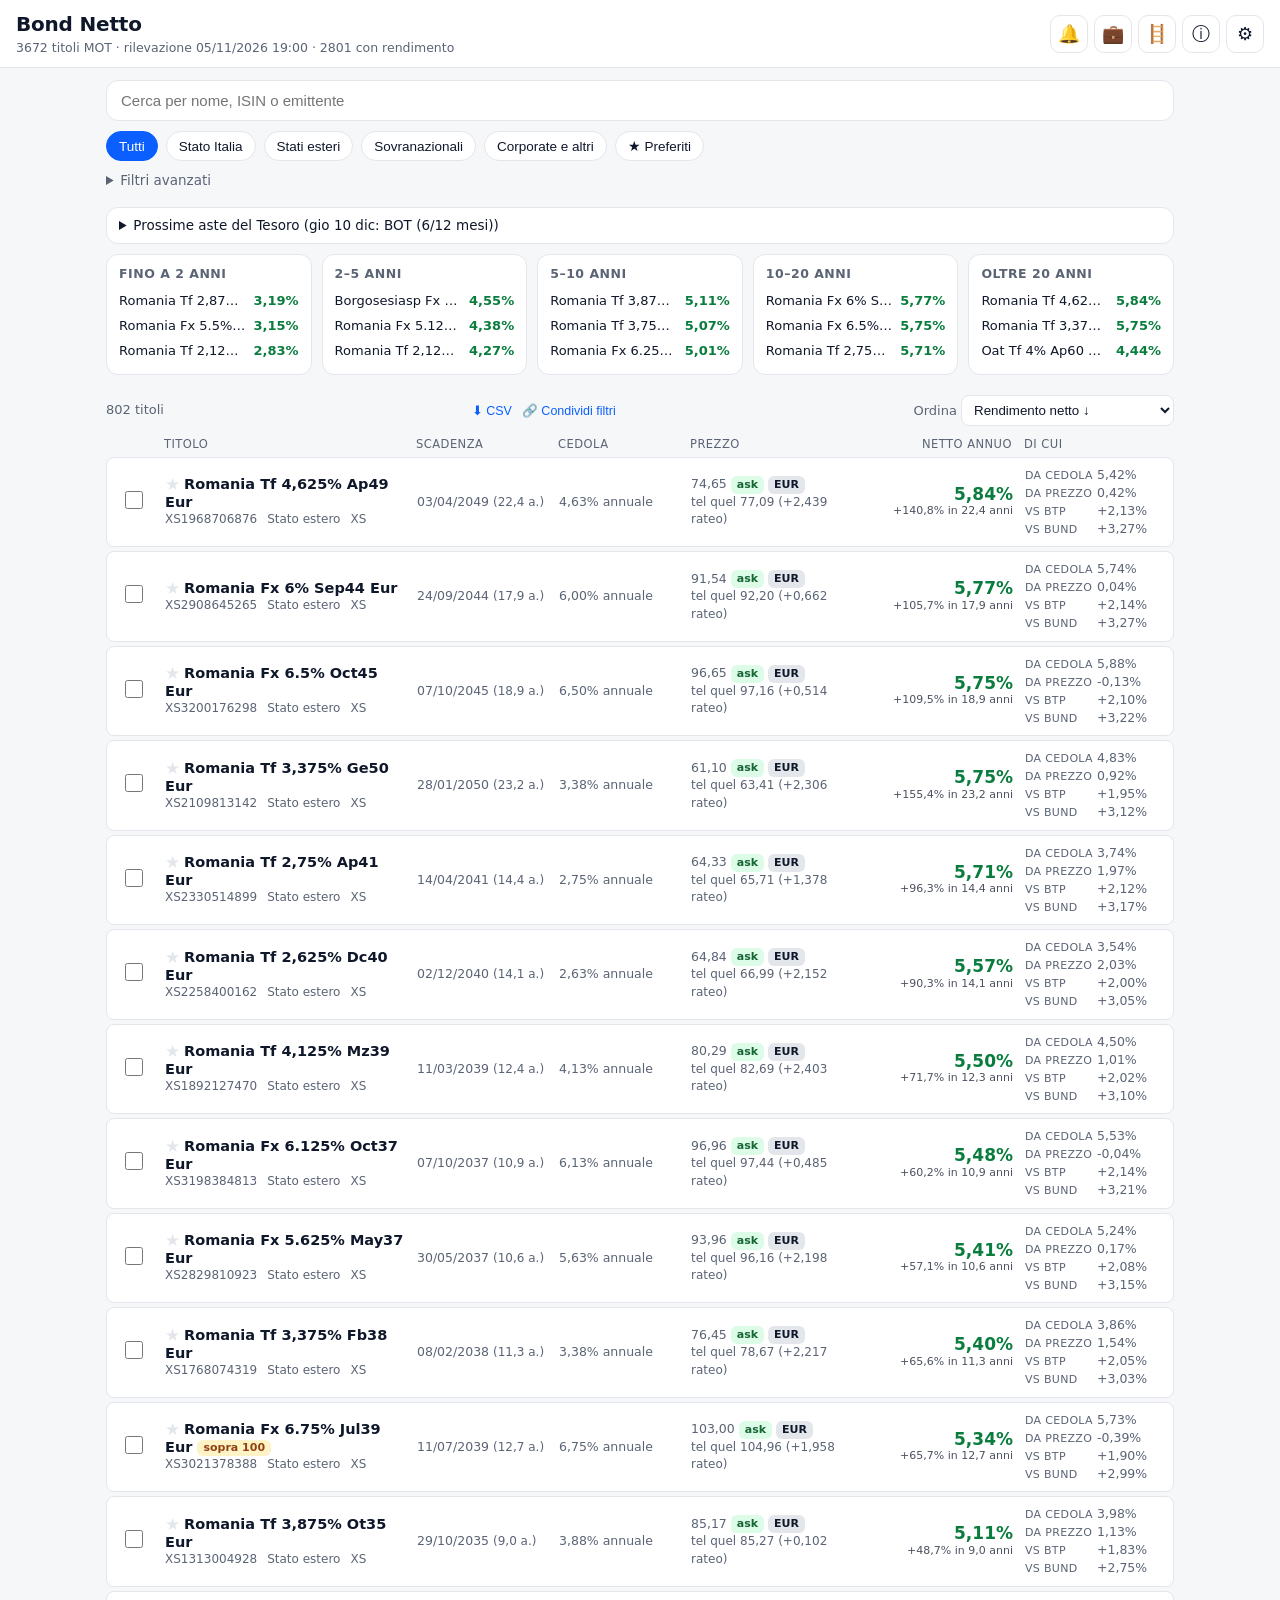
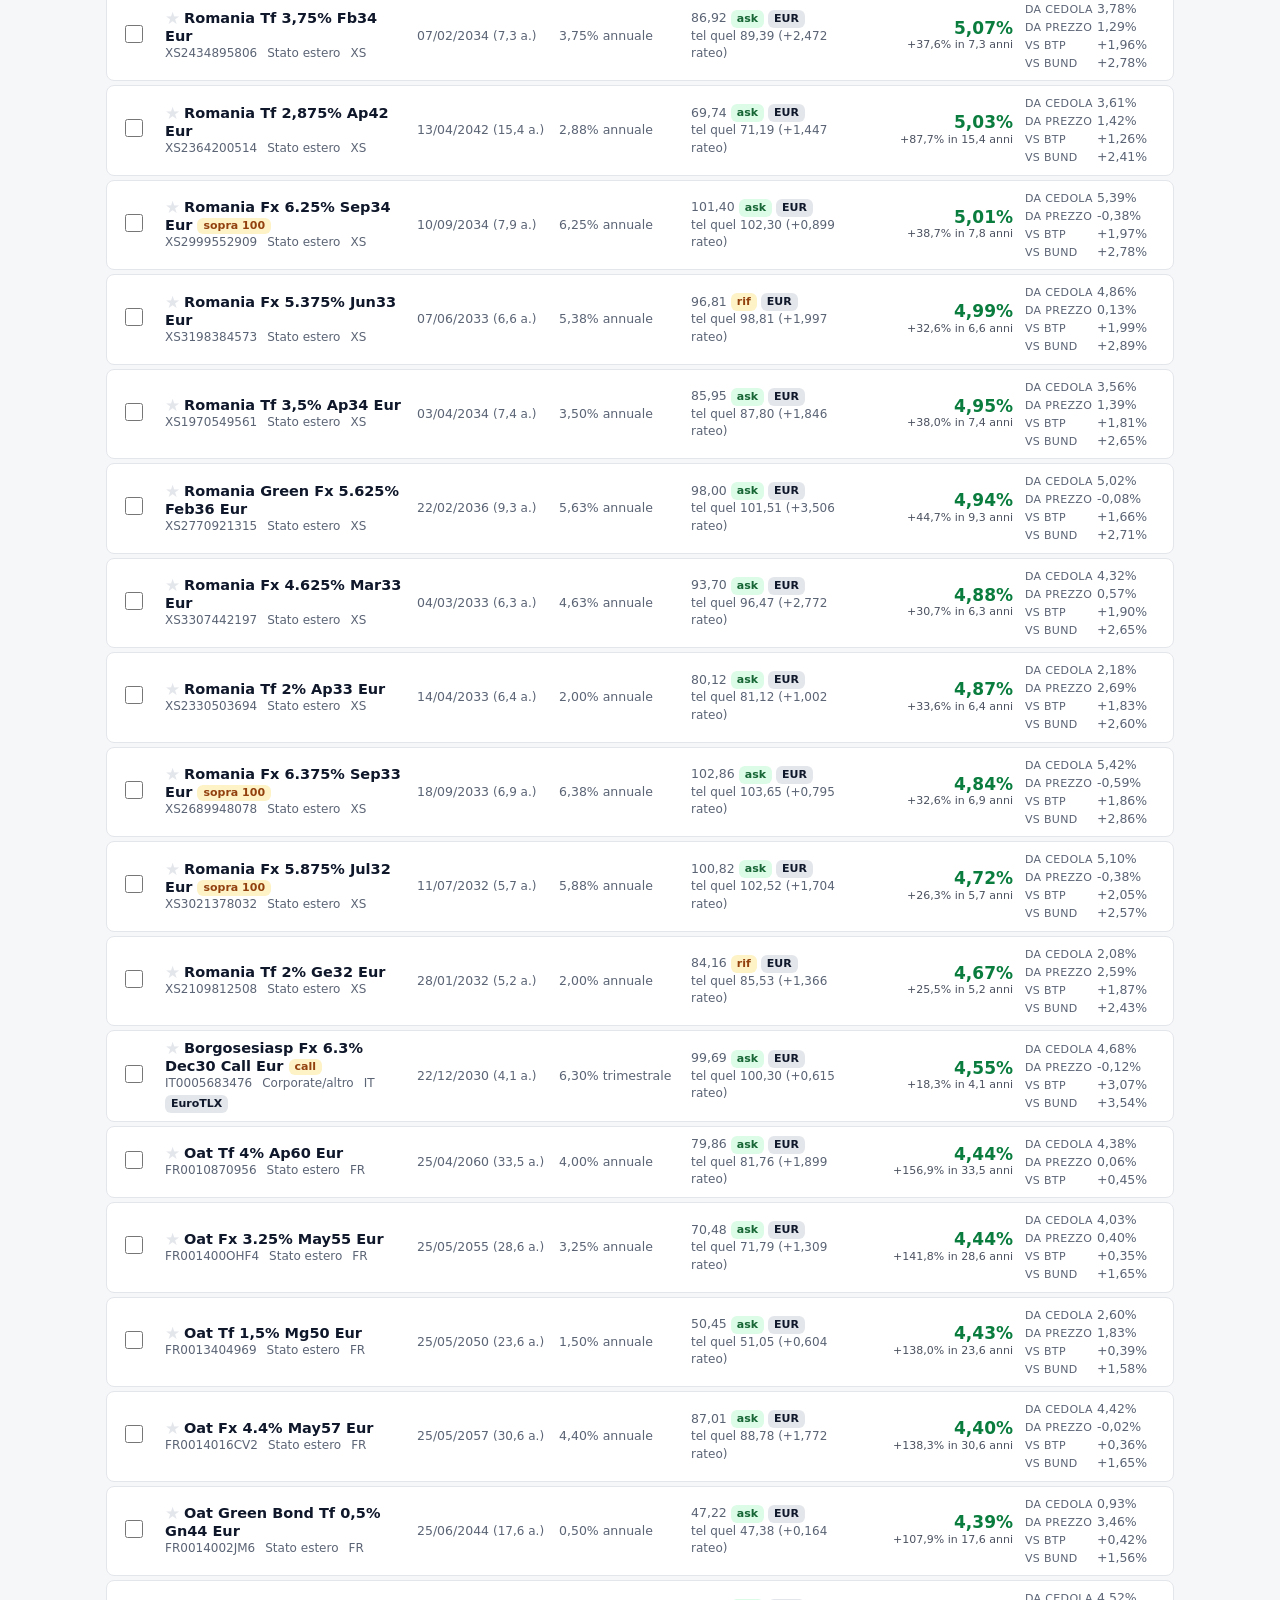
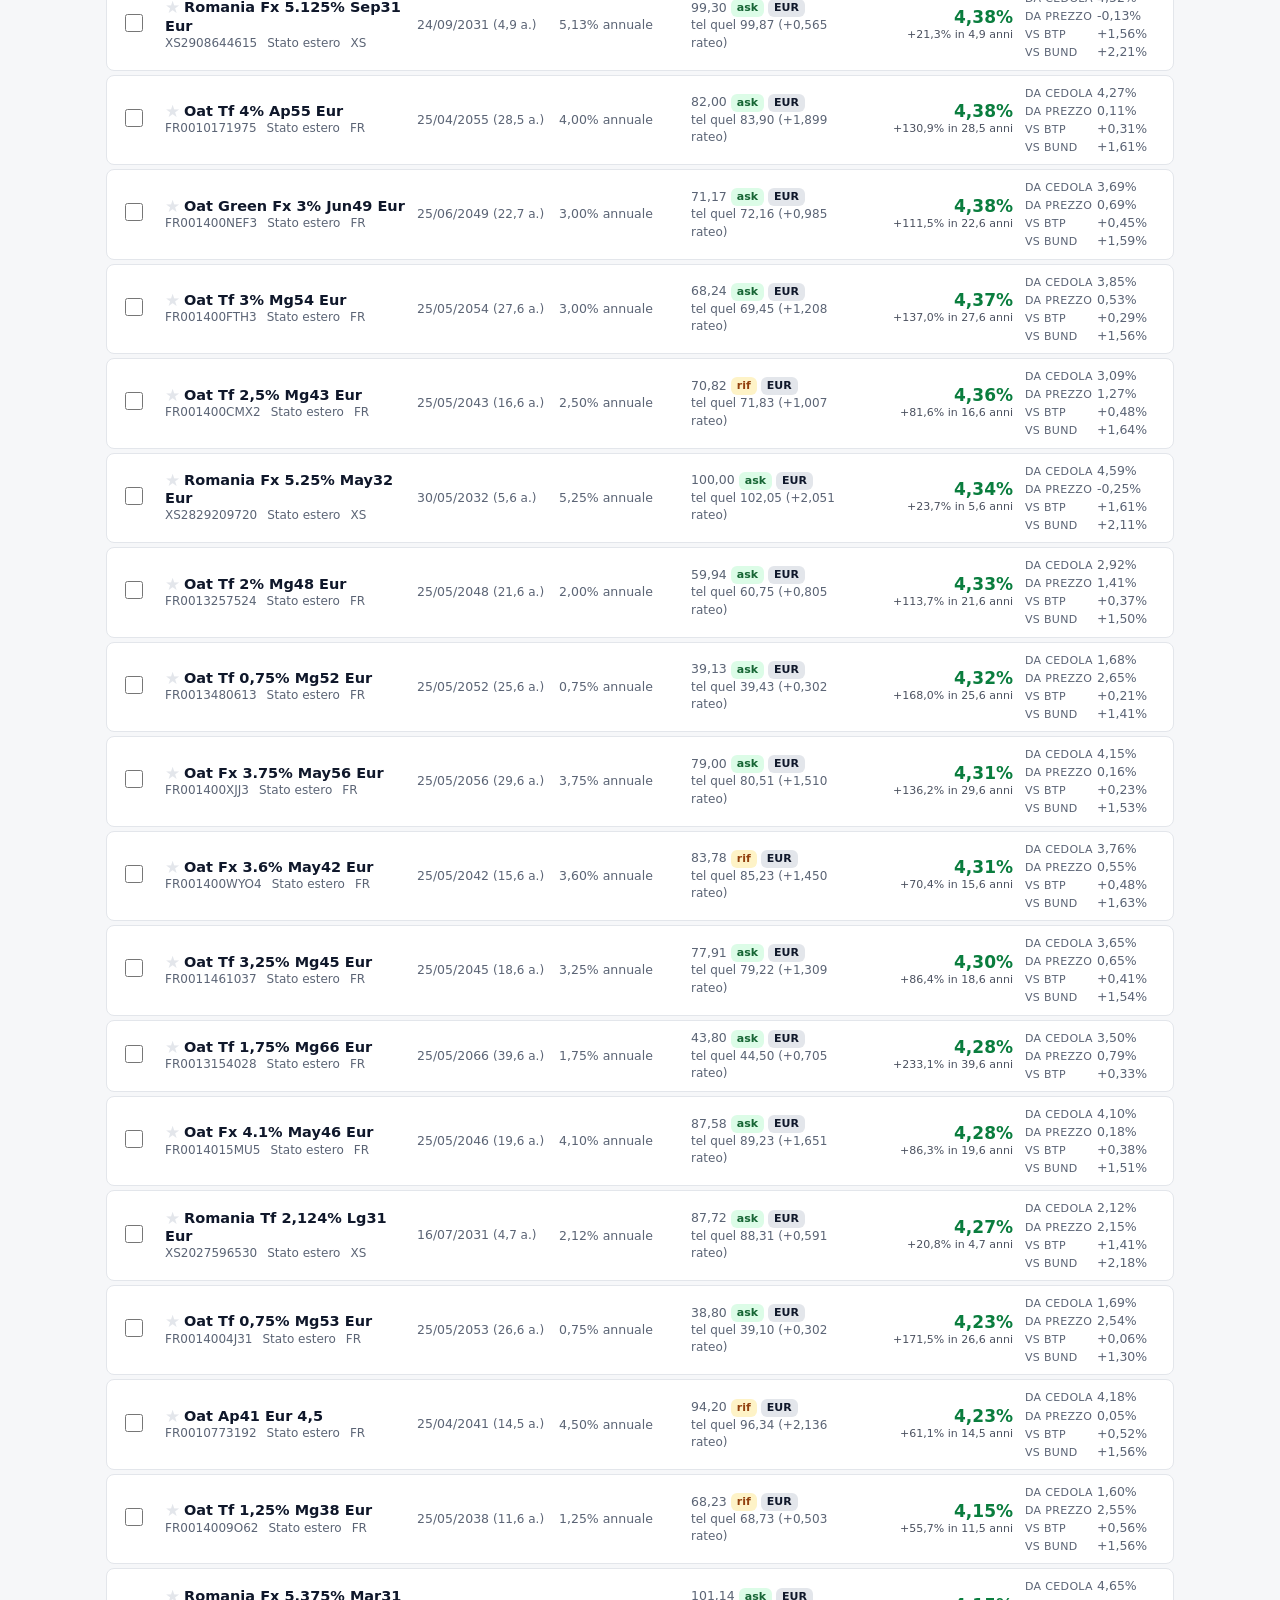
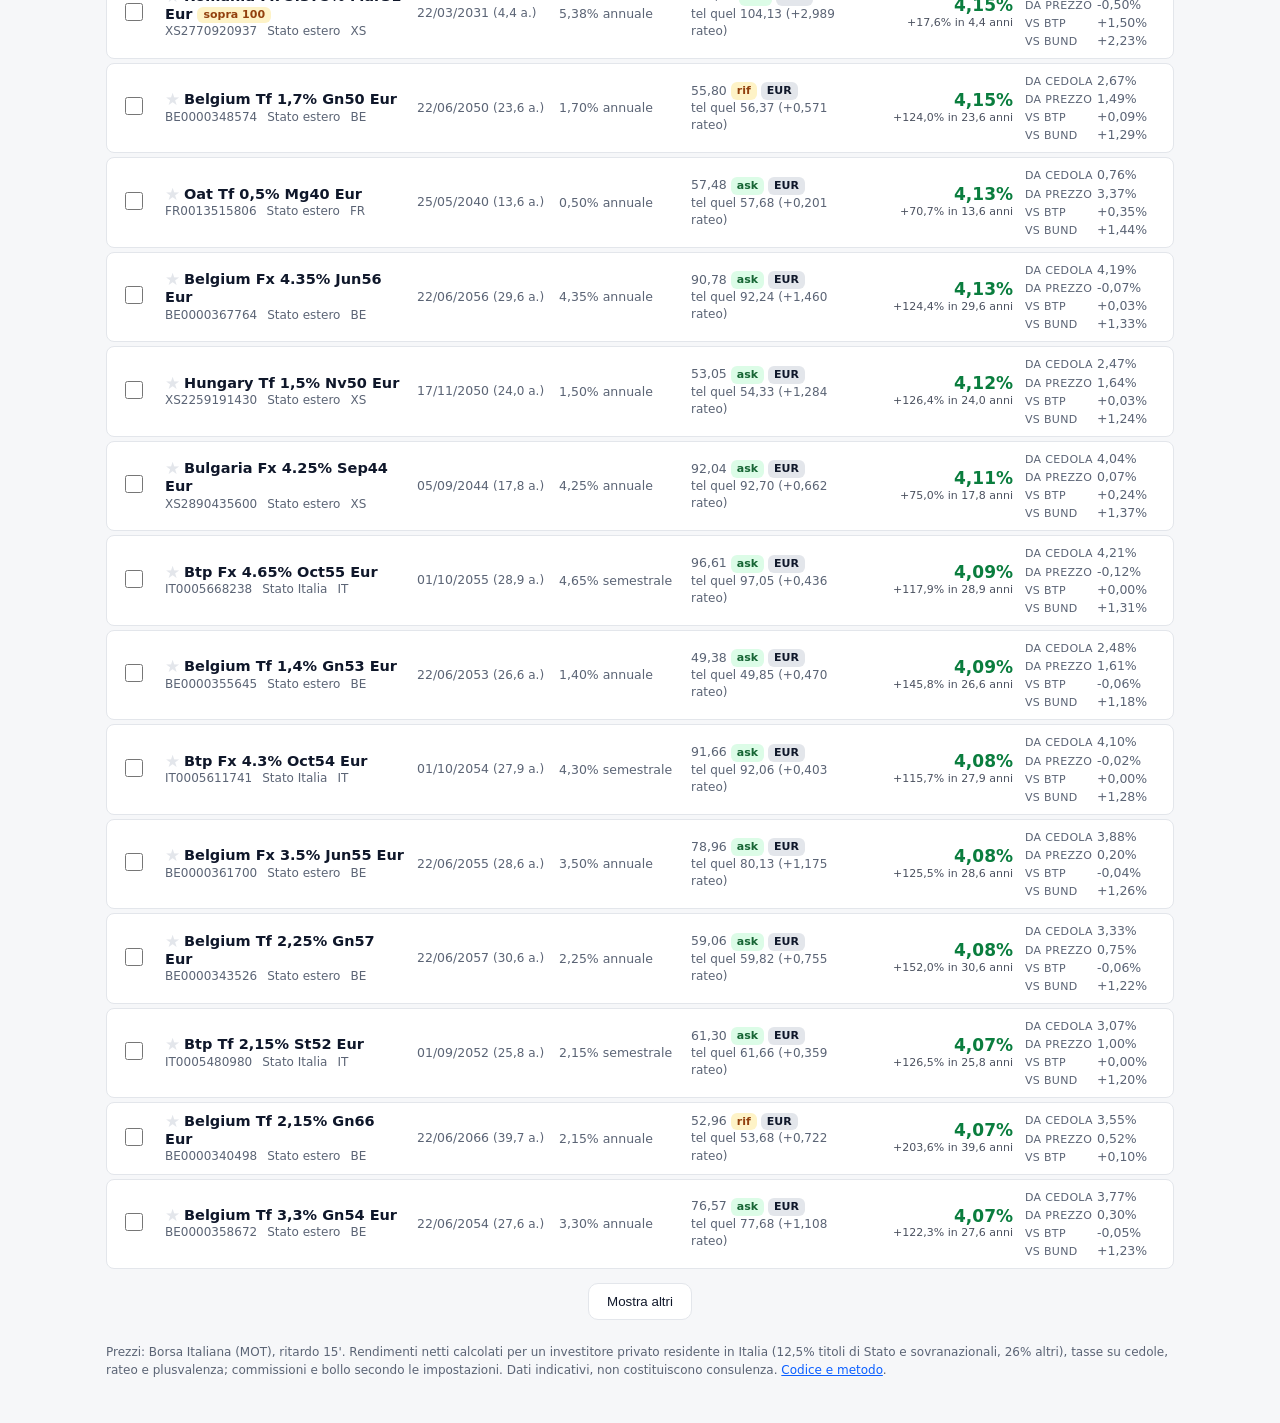
==== commit 0ddd632e: "App 0.10.0: spread vs BTP, rischio tasso, preferiti, CSV, link filtri, simulatore vendita, scala, sy" ====
--- a/index.html
+++ b/index.html
@@ -17,7 +17,7 @@
     <h1>Bond Netto</h1>
     <div class="sub" id="meta">caricamento…</div>
   </div>
-  <div class="row-btns"><button class="icon-btn" id="btn-alerts" title="Avvisi" aria-label="Avvisi">🔔</button><button class="icon-btn" id="btn-pf" title="Portafoglio" aria-label="Portafoglio">💼</button><button class="icon-btn" id="btn-diag" title="Diagnostica dati" aria-label="Diagnostica">ⓘ</button>
+  <div class="row-btns"><button class="icon-btn" id="btn-alerts" title="Avvisi" aria-label="Avvisi">🔔</button><button class="icon-btn" id="btn-pf" title="Portafoglio" aria-label="Portafoglio">💼</button><button class="icon-btn" id="btn-ladder" title="Costruisci una scala di scadenze" aria-label="Scala">🪜</button><button class="icon-btn" id="btn-diag" title="Diagnostica dati" aria-label="Diagnostica">ⓘ</button>
   <button class="icon-btn" id="btn-settings" title="Impostazioni" aria-label="Impostazioni">⚙</button></div>
 </header>
 
@@ -30,6 +30,7 @@
       <button class="chip" data-cat="gov_fx">Stati esteri</button>
       <button class="chip" data-cat="supra">Sovranazionali</button>
       <button class="chip" data-cat="other">Corporate e altri</button>
+      <button class="chip" data-cat="fav">★ Preferiti</button>
     </div>
     <details class="more">
       <summary>Filtri avanzati <span id="filter-count"></span></summary>
@@ -70,10 +71,12 @@
   <section class="results">
     <div class="results-head">
       <span id="count"></span>
+      <span class="head-tools"><button type="button" class="link" id="btn-csv" title="Scarica la lista filtrata in CSV (Excel)">⬇ CSV</button> <button type="button" class="link" id="btn-share" title="Copia un link con i filtri attuali">🔗 Condividi filtri</button></span>
       <label>Ordina <select id="sort">
         <option value="ytm_net_all:desc">Rendimento netto ↓</option>
         <option value="coupon_net_yield:desc">Cedola netta (flusso annuo) ↓</option>
         <option value="price_yield:desc">Guadagno da prezzo ↓</option>
+        <option value="spread_btp:desc">Spread vs BTP ↓</option>
         <option value="spread_bund:desc">Spread vs Bund ↓</option>
         <option value="liq:desc">Liquidità ↓</option>
         <option value="years:asc">Scadenza ↑</option>
@@ -115,6 +118,14 @@
   <div class="sheet wide">
     <div class="sheet-head"><h2>Portafoglio</h2><button class="icon-btn" data-close aria-label="Chiudi">✕</button></div>
     <div class="sheet-body" id="pf-body"></div>
+  </div>
+</div>
+
+<!-- Scala -->
+<div class="modal hidden" id="ladder" role="dialog" aria-modal="true">
+  <div class="sheet wide">
+    <div class="sheet-head"><h2>Scala di scadenze</h2><button class="icon-btn" data-close aria-label="Chiudi">✕</button></div>
+    <div class="sheet-body" id="ladder-body"></div>
   </div>
 </div>
 
@@ -183,11 +194,15 @@
         <button class="btn" id="s-save">Salva</button>
         <button class="btn ghost" id="s-reset">Ripristina default</button>
       </div>
+      <div id="gh-settings"></div>
       <h3>Come leggere i numeri</h3>
       <ul class="hint">
         <li><b>Rendimento netto annuo</b> (il numero grande): tasso annuo composto che eguaglia l'esborso (prezzo + rateo netto + commissioni) ai flussi netti (cedole tassate, rimborso al netto della tassa sulla plusvalenza, bollo). Confronta correttamente titoli con scadenze diverse.</li>
         <li><b>Di cui da cedola / da prezzo</b>: la parte del rendimento che incassi ogni anno con le cedole nette (cedola netta ÷ prezzo) e la parte che arriva solo a scadenza dal rimborso a 100. Stesso rendimento, due esperienze diverse: flusso in tasca oppure guadagno rinviato (e tassa rinviata).</li>
-        <li><b>vs Bund</b>: differenza di rendimento lordo rispetto a un titolo di Stato tedesco della stessa scadenza (curva ricavata dai Bund quotati sul MOT). È il "premio" che il mercato chiede per il rischio dell'emittente; per i titoli in valuta include anche il rischio cambio.</li>
+        <li><b>vs BTP / vs Bund</b>: differenza di rendimento lordo rispetto a un BTP o a un Bund della stessa scadenza (curve ricavate dai titoli quotati, interpolate). È il "premio" che il mercato chiede per il rischio dell'emittente rispetto all'Italia o alla Germania; per i titoli in valuta include anche il rischio cambio.</li>
+        <li><b>Totale a scadenza</b> (in piccolo sotto il netto annuo): guadagno netto complessivo diviso l'esborso, non annualizzato. Sotto l'anno è il numero da guardare.</li>
+        <li><b>Rischio tasso</b> (in scheda): la duration modificata dice di quanto scende il prezzo se i rendimenti salgono di 1 punto. Conta solo se vendi prima della scadenza.</li>
+        <li><b>★ Preferiti</b>: la stella sulle schede salva il titolo nella sezione Preferiti (su questo dispositivo). <b>🪜 Scala</b>: costruisce un portafoglio a scadenze scaglionate dalla lista filtrata.</li>
         <li>Nella scheda trovi anche YTM lordo, YTM netto solo tasse e netto semplice, utili per confrontare con altri siti.</li>
         <li><b>YTM lordo</b>: come pubblicato da Borsa Italiana.</li>
         <li><b>Prezzo</b>: <span class="badge ask">ask</span> = miglior prezzo in vendita nel book al momento della rilevazione (è quello che pagheresti); <span class="badge ref">rif</span> = prezzo di riferimento dell'ultima seduta (nessuna proposta in vendita); <span class="badge stale">fermo</span> = riferimento di un titolo mai scambiato nell'anno: prezzo vecchio, rendimento non realistico. I titoli "fermi" e gli "incerti" (prezzo non aggiornato o verifica con Borsa Italiana non superata) e gli strip sono nascosti di default: si riattivano nei filtri avanzati.</li>
@@ -199,7 +214,9 @@
 
 <script src="yields.js"></script>
 <script src="app.js"></script>
+<script src="sim.js"></script>
 <script src="portfolio.js"></script>
 <script src="alerts.js"></script>
+<script src="sync.js"></script>
 </body>
 </html>
--- a/app.css
+++ b/app.css
@@ -1,4 +1,4 @@
-/* app.css — v0.2.3 */
+/* app.css — v0.2.5 */
 :root {
   --bg: #f6f7f9; --card: #ffffff; --ink: #0f172a; --muted: #5b6475; --line: #e3e6eb;
   --accent: #0b5fff; --accent-ink: #ffffff; --accent-soft: #e8f0ff; --good: #0a7d3e; --warn: #b45309; --bad: #b91c1c;
@@ -25,7 +25,8 @@
   padding: 10px 16px; background: var(--card); border-bottom: 1px solid var(--line); }
 .brand h1 { margin: 0; font-size: 20px; letter-spacing: -.01em; }
 .sub { color: var(--muted); font-size: 12.5px; }
-.row-btns { display: flex; gap: 8px; }
+.row-btns { display: flex; gap: 6px; flex-shrink: 0; }
+@media (max-width: 420px) { .icon-btn { width: 34px; height: 34px; font-size: 15px; } .row-btns { gap: 4px; } }
 .lnk { color: var(--accent); cursor: pointer; }
 .icon-btn { background: transparent; border: 1px solid var(--line); border-radius: 10px; width: 38px; height: 38px;
   font-size: 18px; color: var(--ink); cursor: pointer; }
@@ -60,7 +61,7 @@
 .best .b-row span:first-child { overflow: hidden; text-overflow: ellipsis; white-space: nowrap; }
 .best .b-row b { color: var(--good); font-variant-numeric: tabular-nums; }
 
-.results-head { display: flex; justify-content: space-between; align-items: center; padding: 10px 0 6px; color: var(--muted); font-size: 13px; }
+.results-head { display: flex; justify-content: space-between; align-items: center; gap: 8px; flex-wrap: wrap; padding: 10px 0 6px; color: var(--muted); font-size: 13px; }
 .results-head select { padding: 6px 8px; border: 1px solid var(--line); border-radius: 8px; background: var(--card); color: var(--ink); }
 
 .list { display: flex; flex-direction: column; gap: 8px; }
@@ -78,6 +79,17 @@
 .card .meta { color: var(--muted); font-size: 12px; display: flex; flex-wrap: wrap; gap: 2px 10px; }
 .card .main { font-size: 20px; font-weight: 700; color: var(--good); font-variant-numeric: tabular-nums; line-height: 1.1; }
 .card .main.na { color: var(--muted); font-size: 14px; font-weight: 500; }
+button.fav { background: none; border: none; cursor: pointer; font-size: 17px; line-height: 1; color: var(--line); padding: 0 4px 0 0; vertical-align: -1px; }
+button.fav.on { color: #f59e0b; }
+button.fav:hover { color: #f59e0b; }
+.head-tools { display: inline-flex; gap: 10px; margin-left: 10px; }
+.note.risk { border-left: 3px solid var(--warn); }
+.sim-ctl { display: grid; grid-template-columns: 1fr 1fr; gap: 10px; margin: 6px 0 10px; font-size: 13.5px; }
+.sim-ctl input[type=range] { width: 100%; }
+.sim-ctl select { width: 100%; padding: 6px 8px; border: 1px solid var(--line); border-radius: 8px; background: var(--card); color: var(--ink); }
+table.ladder th { text-align: left; font-size: 12px; color: var(--muted); padding: 4px 0; border-bottom: 1px solid var(--line); }
+table.ladder td:last-child, table.ladder th:last-child { text-align: right; }
+@media (max-width: 520px) { .sim-ctl { grid-template-columns: 1fr; } }
 .card .small { color: var(--muted); font-size: 12px; font-variant-numeric: tabular-nums; }
 .c-net .small.tot { color: var(--ink); opacity: .75; }
 @media (min-width: 900px) {
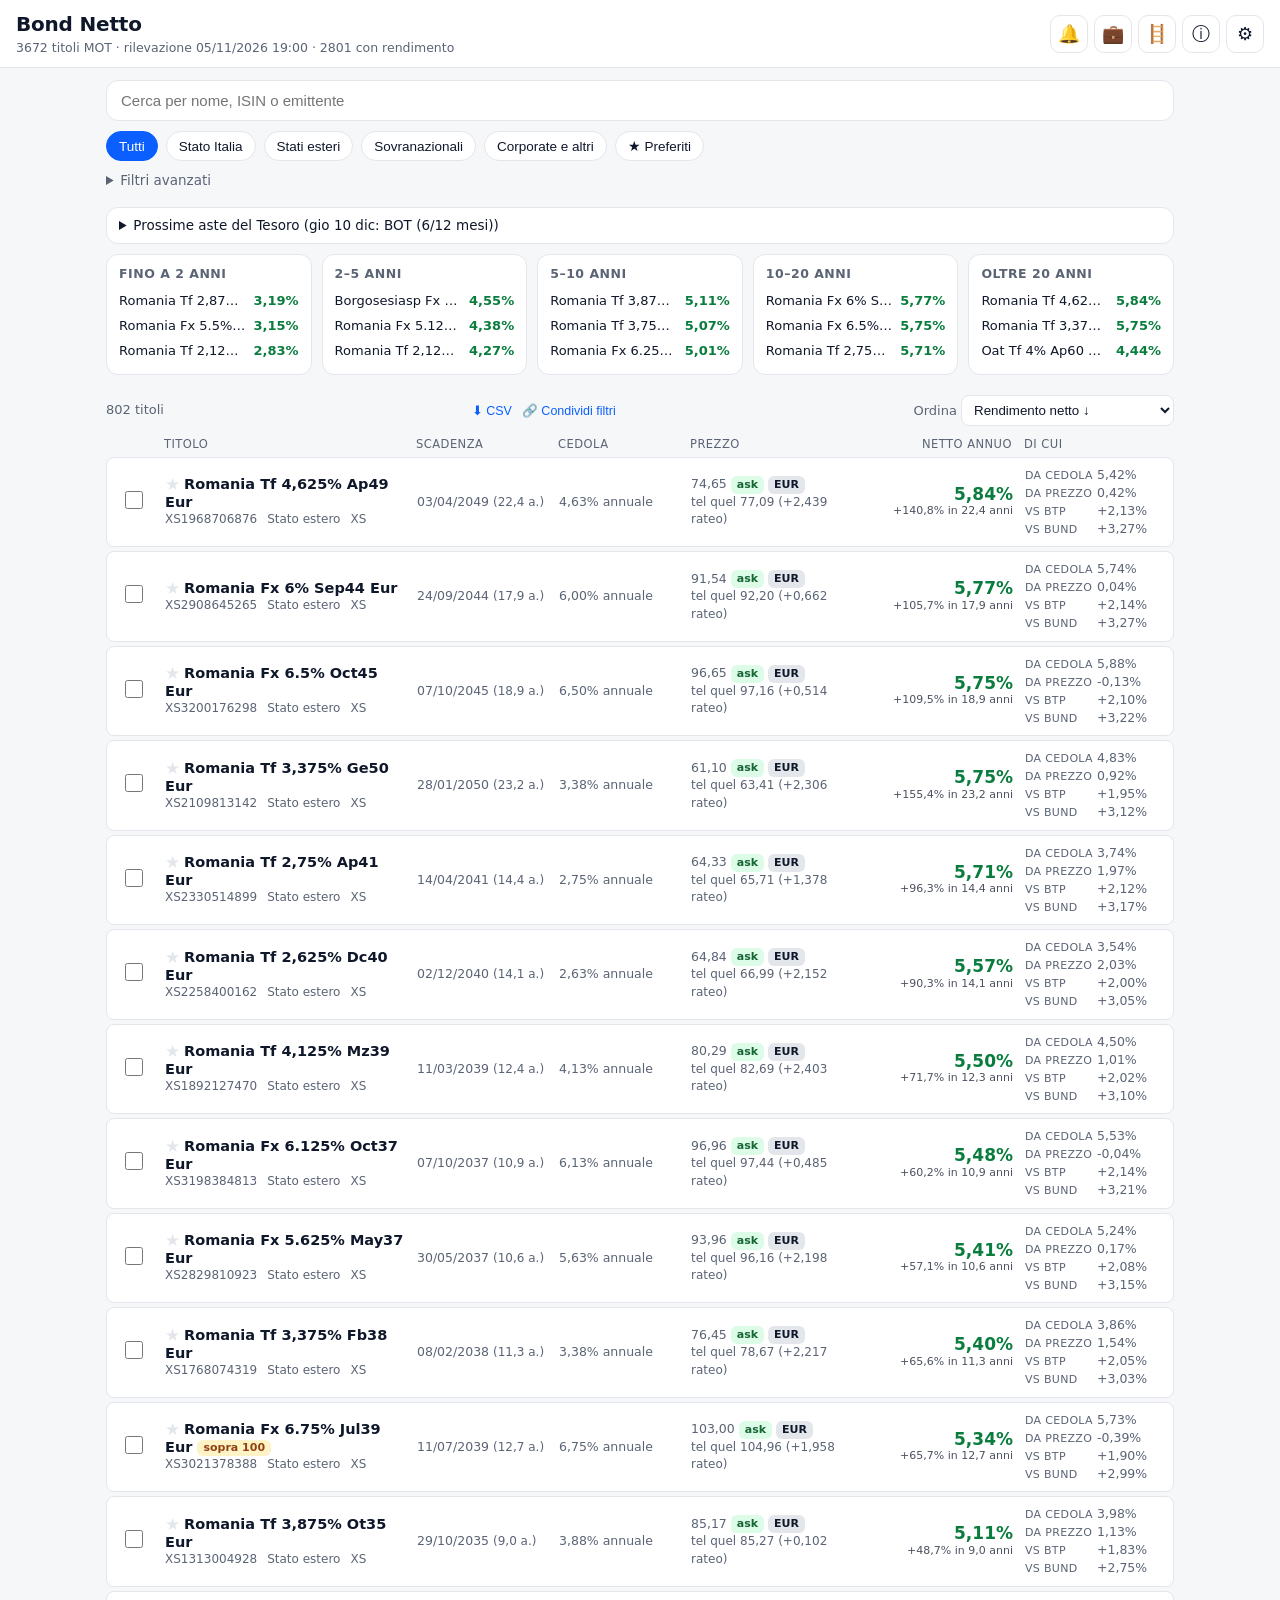
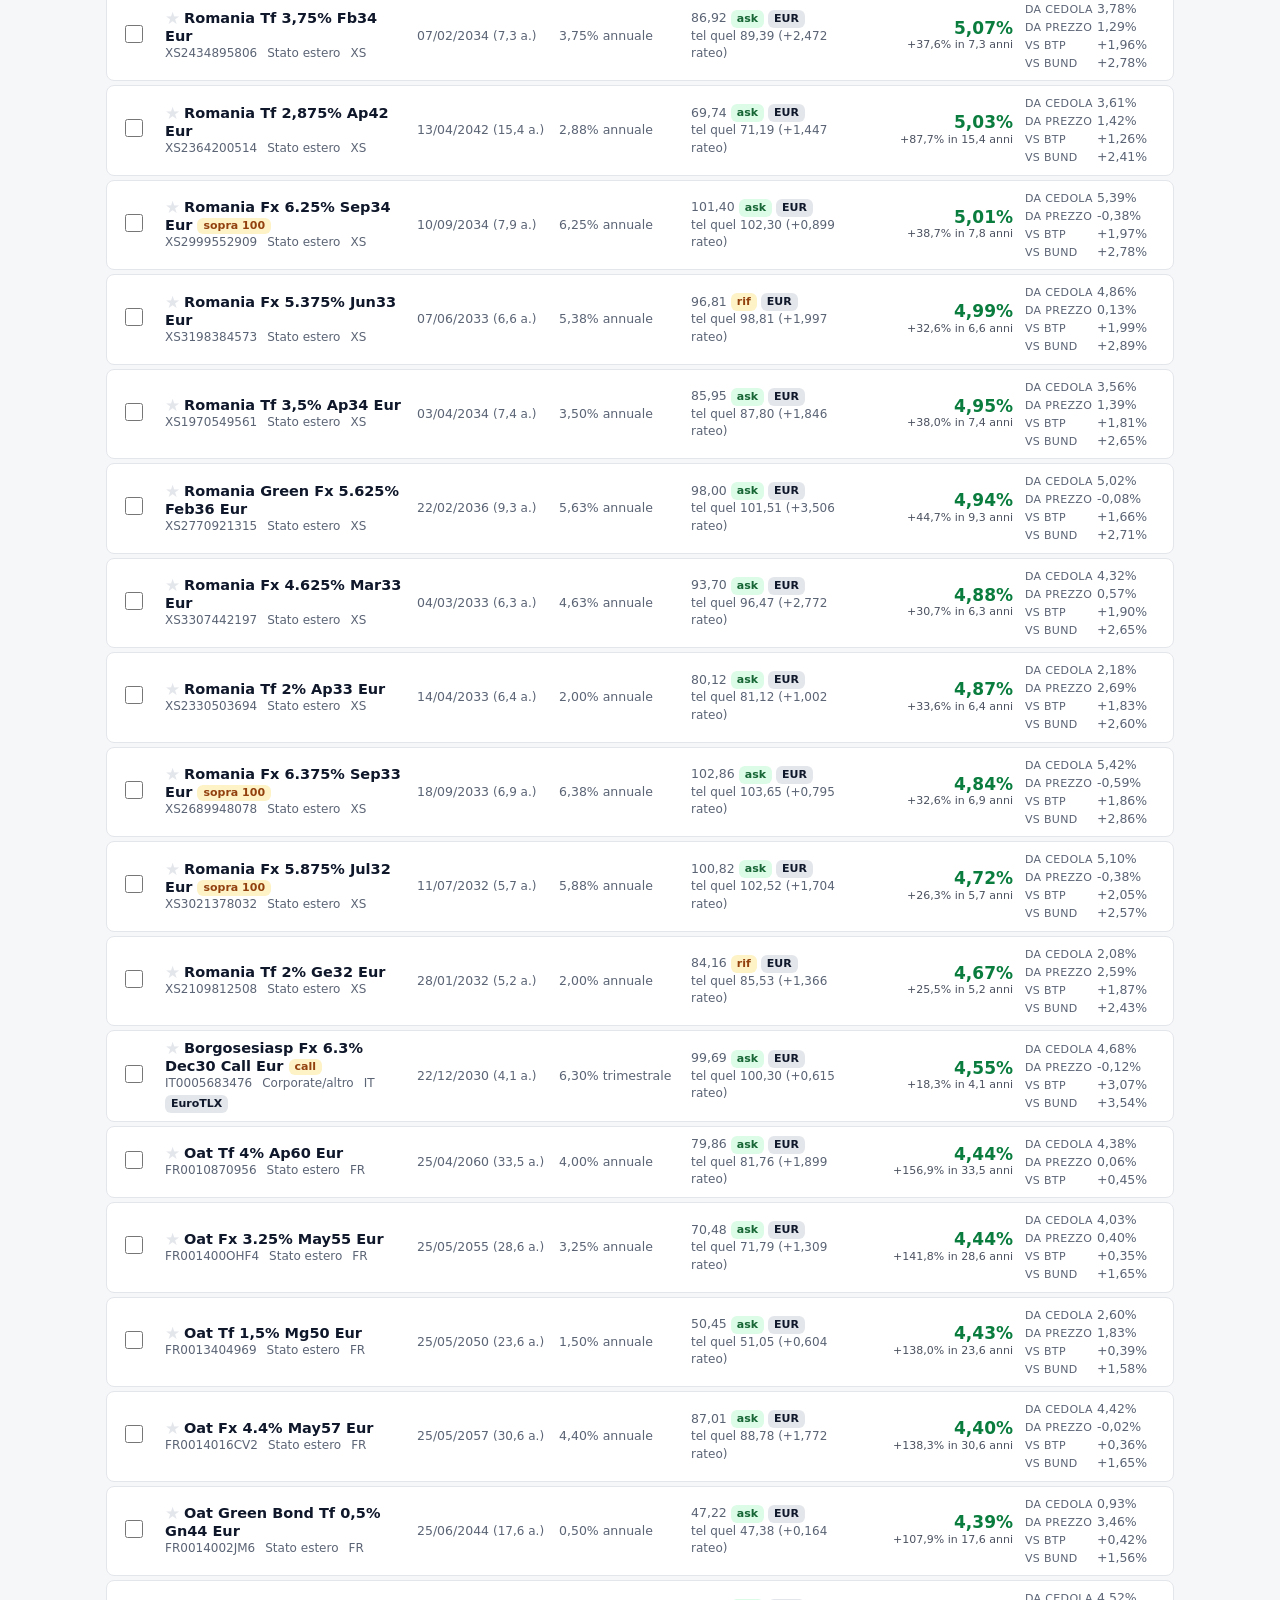
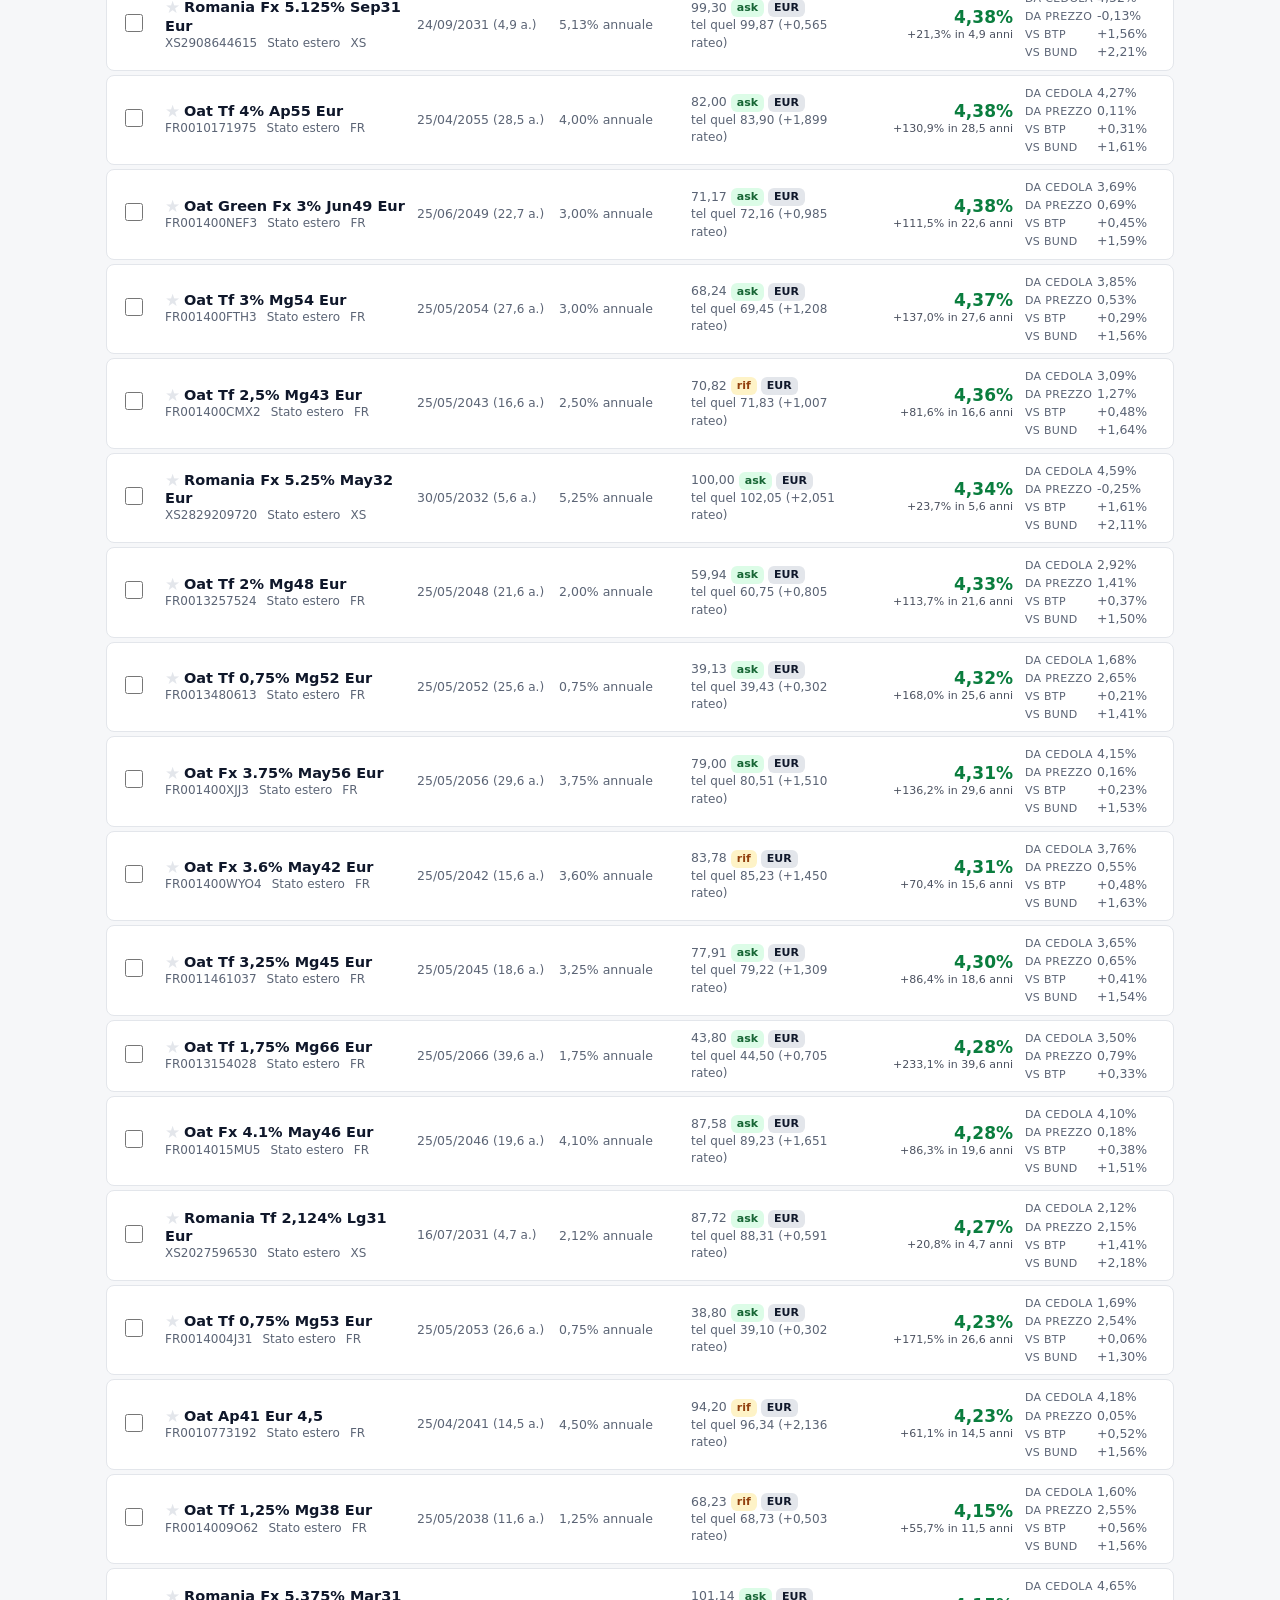
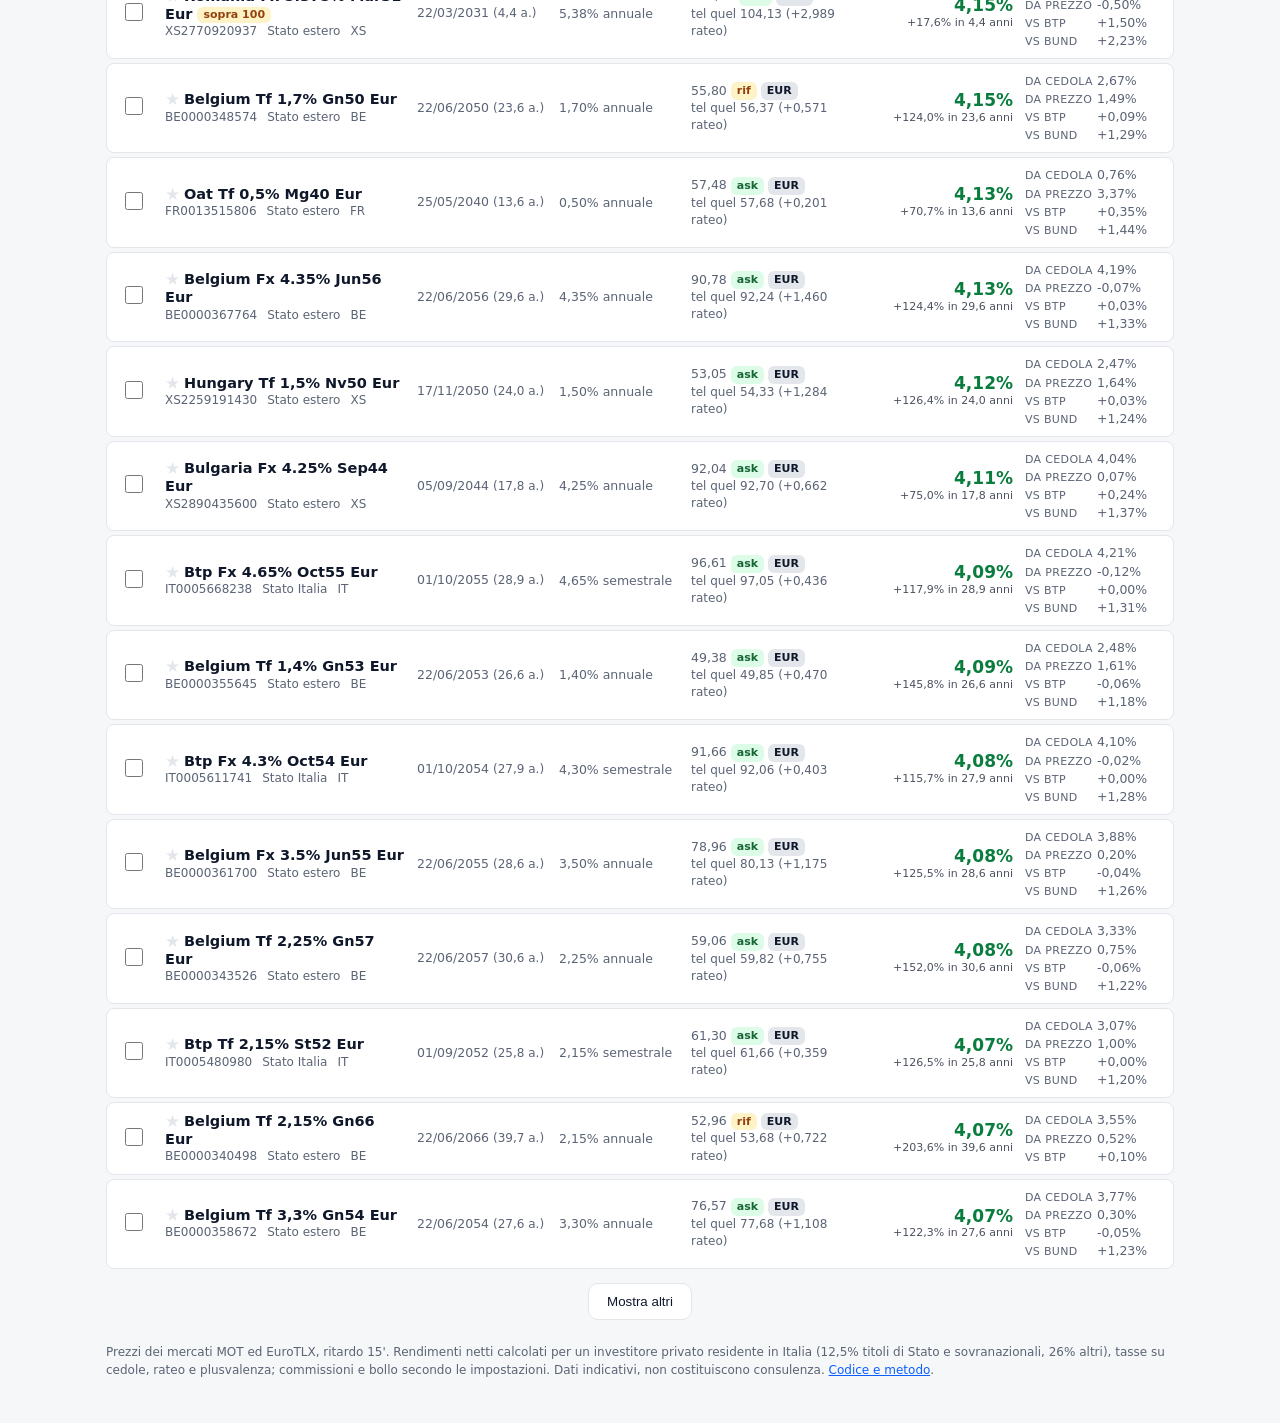
==== commit 4eba0670: "Schedule: terzo cron, repository_dispatch e pulsante Aggiorna ora; testi senza attribuzione esplicit" ====
--- a/index.html
+++ b/index.html
@@ -51,7 +51,7 @@
         <label>Cedola netta min % (flusso annuo) <input id="f-cmin" type="number" step="0.1" placeholder="es. 2,5"></label>
         <label>Lotto minimo max € <input id="f-lot" type="number" step="1000" placeholder="es. 1000"></label>
         <label class="check"><input id="f-inst" type="checkbox"> Mostra lotti istituzionali (taglio minimo da 100.000 in su: non acquistabili dal piccolo risparmiatore)</label>
-        <label class="check"><input id="f-uncertain" type="checkbox"> Mostra titoli incerti (prezzo fermo o non aggiornato, verifica con Borsa Italiana non superata)</label>
+        <label class="check"><input id="f-uncertain" type="checkbox"> Mostra titoli incerti (prezzo fermo o non aggiornato, verifica incrociata non superata)</label>
         <label class="check"><input id="f-strips" type="checkbox"> Mostra strip (cedole/mantelli di titoli di Stato smontati)</label>
         <label class="check"><input id="f-ask" type="checkbox"> Solo con prezzo ask reale</label>
         <label class="check"><input id="f-nominus" type="checkbox"> Escludi sopra la pari (minusvalenza)</label>
@@ -93,7 +93,7 @@
   </section>
 
   <footer>
-    <p>Prezzi: Borsa Italiana (MOT), ritardo 15'. Rendimenti netti calcolati per un investitore privato residente in Italia
+    <p>Prezzi dei mercati MOT ed EuroTLX, ritardo 15'. Rendimenti netti calcolati per un investitore privato residente in Italia
       (12,5% titoli di Stato e sovranazionali, 26% altri), tasse su cedole, rateo e plusvalenza; commissioni e bollo secondo le impostazioni.
       Dati indicativi, non costituiscono consulenza. <a href="https://github.com/glc87/bond-app" target="_blank" rel="noopener">Codice e metodo</a>.</p>
   </footer>
@@ -204,8 +204,8 @@
         <li><b>Rischio tasso</b> (in scheda): la duration modificata dice di quanto scende il prezzo se i rendimenti salgono di 1 punto. Conta solo se vendi prima della scadenza.</li>
         <li><b>★ Preferiti</b>: la stella sulle schede salva il titolo nella sezione Preferiti (su questo dispositivo). <b>🪜 Scala</b>: costruisce un portafoglio a scadenze scaglionate dalla lista filtrata.</li>
         <li>Nella scheda trovi anche YTM lordo, YTM netto solo tasse e netto semplice, utili per confrontare con altri siti.</li>
-        <li><b>YTM lordo</b>: come pubblicato da Borsa Italiana.</li>
-        <li><b>Prezzo</b>: <span class="badge ask">ask</span> = miglior prezzo in vendita nel book al momento della rilevazione (è quello che pagheresti); <span class="badge ref">rif</span> = prezzo di riferimento dell'ultima seduta (nessuna proposta in vendita); <span class="badge stale">fermo</span> = riferimento di un titolo mai scambiato nell'anno: prezzo vecchio, rendimento non realistico. I titoli "fermi" e gli "incerti" (prezzo non aggiornato o verifica con Borsa Italiana non superata) e gli strip sono nascosti di default: si riattivano nei filtri avanzati.</li>
+        <li><b>YTM lordo</b>: come pubblicato dal mercato.</li>
+        <li><b>Prezzo</b>: <span class="badge ask">ask</span> = miglior prezzo in vendita nel book al momento della rilevazione (è quello che pagheresti); <span class="badge ref">rif</span> = prezzo di riferimento dell'ultima seduta (nessuna proposta in vendita); <span class="badge stale">fermo</span> = riferimento di un titolo mai scambiato nell'anno: prezzo vecchio, rendimento non realistico. I titoli "fermi" e gli "incerti" (prezzo non aggiornato o verifica incrociata non superata) e gli strip sono nascosti di default: si riattivano nei filtri avanzati.</li>
         <li><b>Sopra 100</b>: a scadenza si genera una minusvalenza (credito fiscale, 4 anni): non è conteggiata nel rendimento ma viene indicata.</li>
       </ul>
     </div>
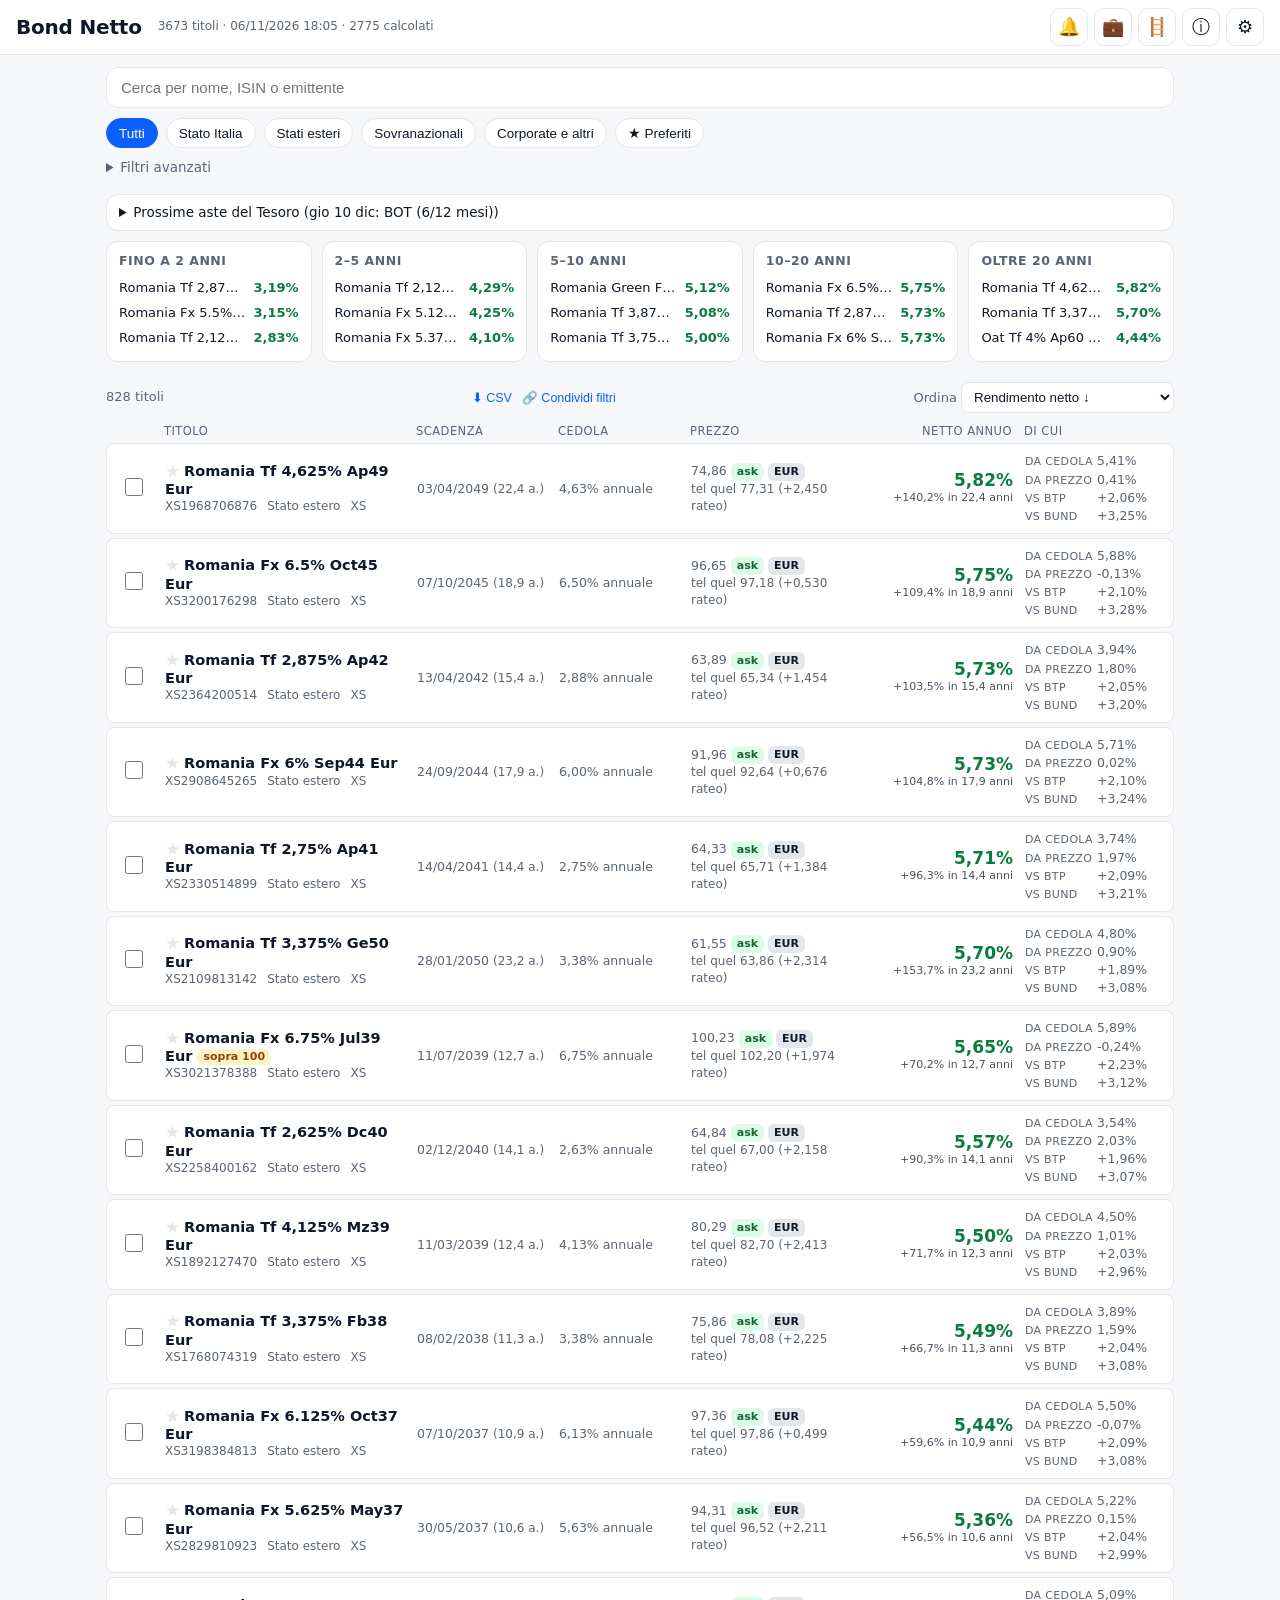
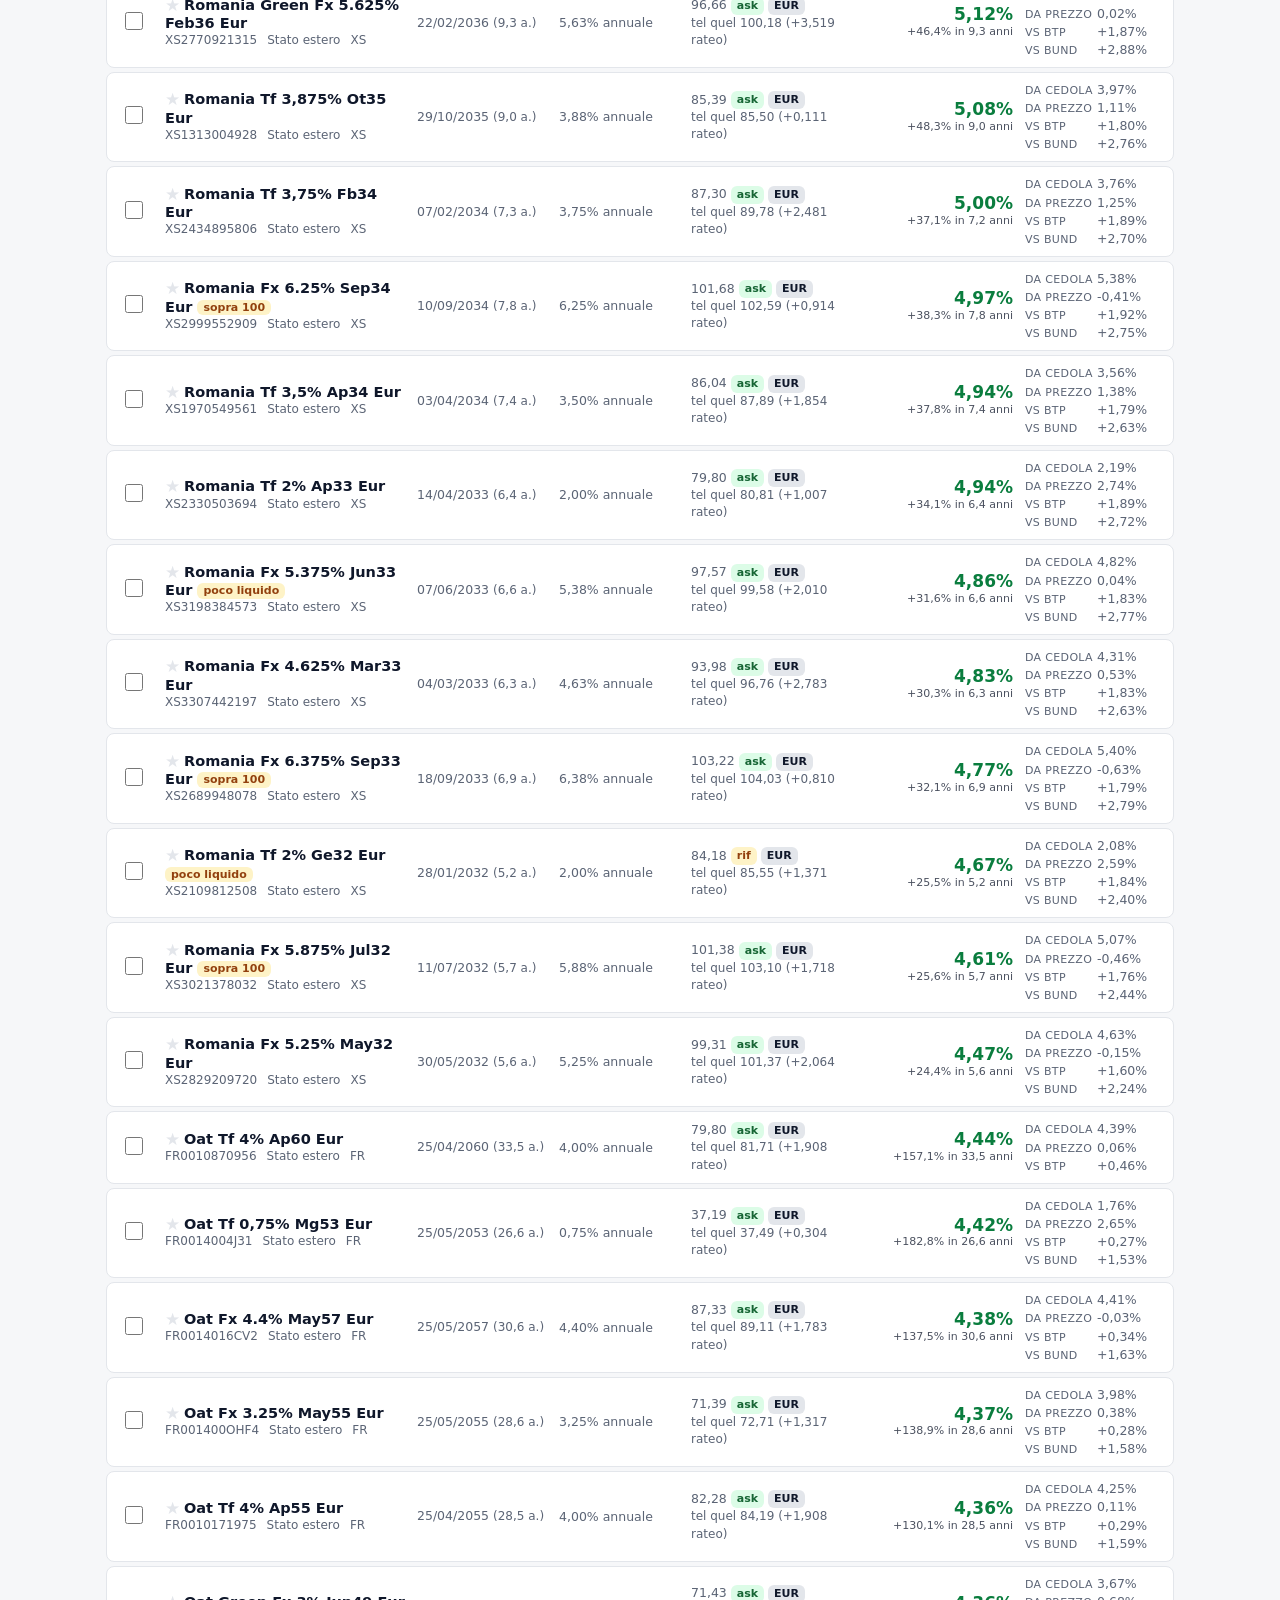
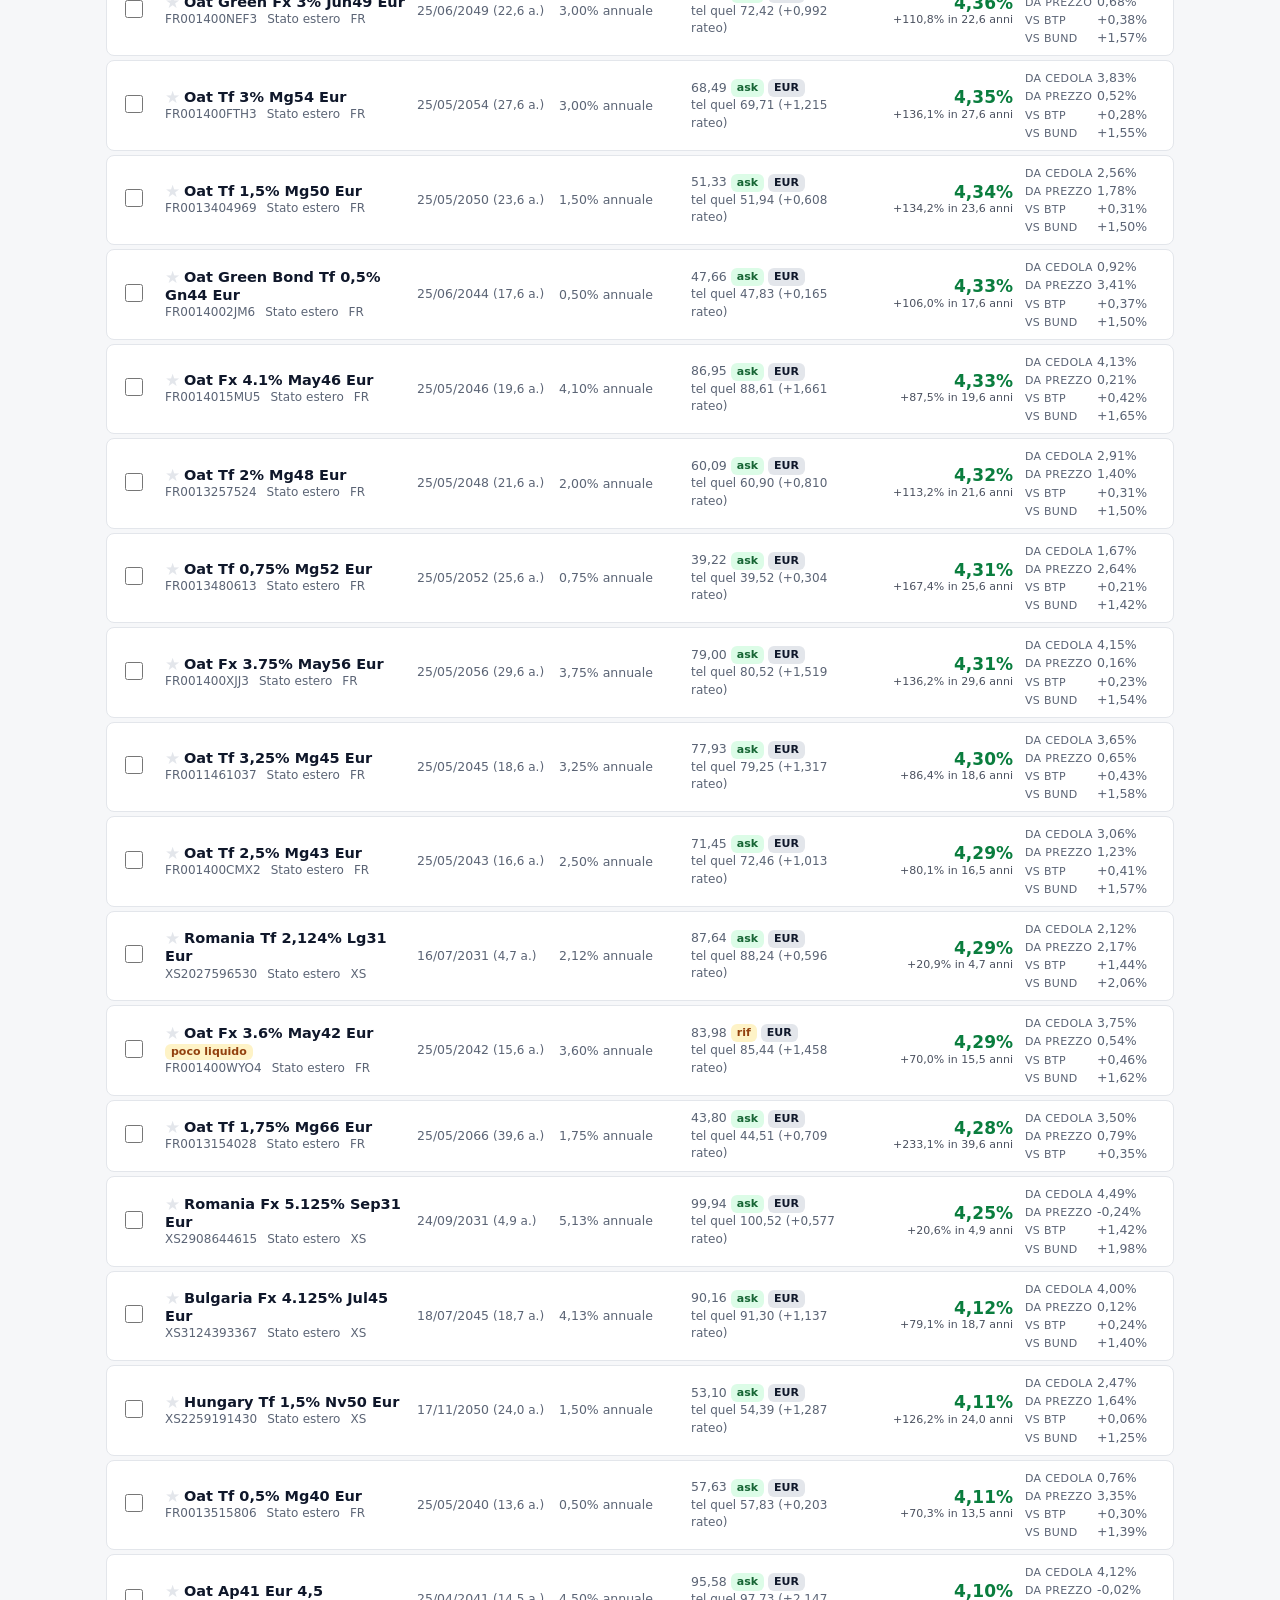
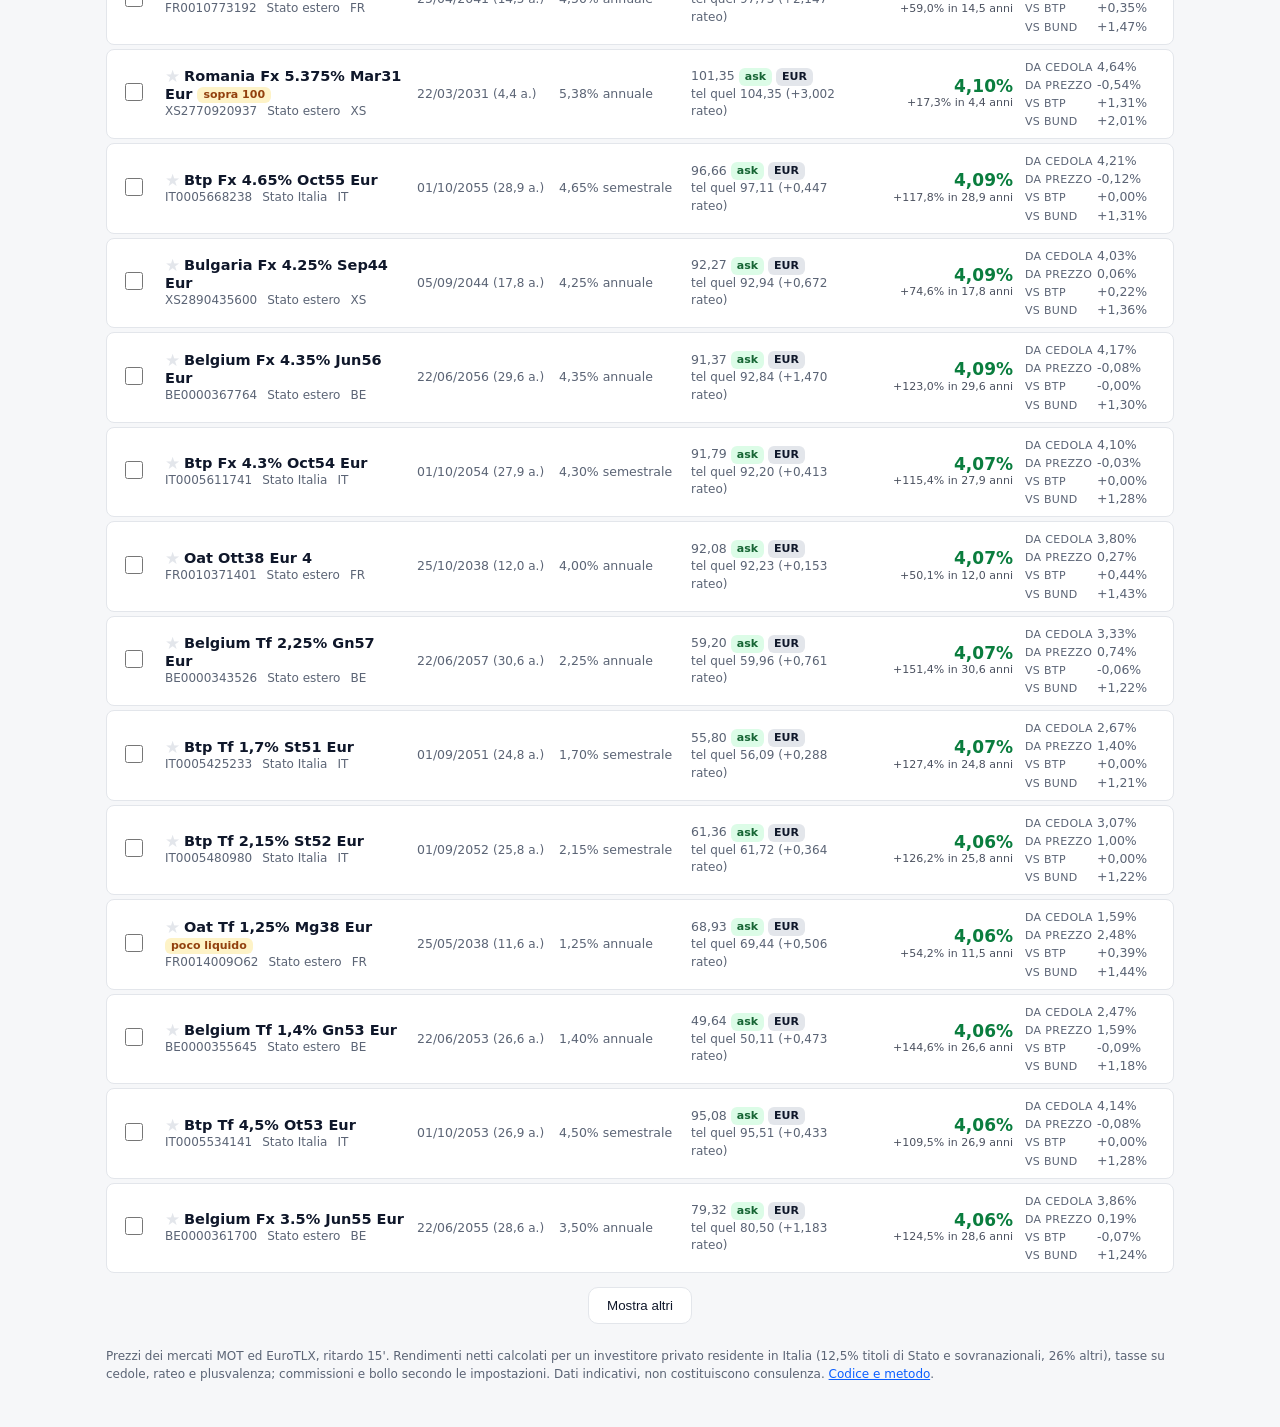
==== commit 736a2cfd: "Intestazione compatta su telefono (app 0.10.4) Co-Authored-By: Claude Fable 5.1 <noreply@anthropic.c" ====
--- a/index.html
+++ b/index.html
@@ -13,10 +13,8 @@
 </head>
 <body>
 <header class="top">
-  <div class="brand">
-    <h1>Bond Netto</h1>
-    <div class="sub" id="meta">caricamento…</div>
-  </div>
+  <div class="brand"><h1>Bond Netto</h1></div>
+  <div class="sub" id="meta">caricamento…</div>
   <div class="row-btns"><button class="icon-btn" id="btn-alerts" title="Avvisi" aria-label="Avvisi">🔔</button><button class="icon-btn" id="btn-pf" title="Portafoglio" aria-label="Portafoglio">💼</button><button class="icon-btn" id="btn-ladder" title="Costruisci una scala di scadenze" aria-label="Scala">🪜</button><button class="icon-btn" id="btn-diag" title="Diagnostica dati" aria-label="Diagnostica">ⓘ</button>
   <button class="icon-btn" id="btn-settings" title="Impostazioni" aria-label="Impostazioni">⚙</button></div>
 </header>
--- a/app.css
+++ b/app.css
@@ -1,4 +1,4 @@
-/* app.css — v0.2.5 */
+/* app.css — v0.2.6 */
 :root {
   --bg: #f6f7f9; --card: #ffffff; --ink: #0f172a; --muted: #5b6475; --line: #e3e6eb;
   --accent: #0b5fff; --accent-ink: #ffffff; --accent-soft: #e8f0ff; --good: #0a7d3e; --warn: #b45309; --bad: #b91c1c;
@@ -21,12 +21,16 @@
 main { max-width: 1100px; margin: 0 auto; padding: 0 16px 32px; }
 .hidden { display: none !important; }
 
-.top { position: sticky; top: 0; z-index: 5; display: flex; justify-content: space-between; align-items: center;
-  padding: 10px 16px; background: var(--card); border-bottom: 1px solid var(--line); }
-.brand h1 { margin: 0; font-size: 20px; letter-spacing: -.01em; }
-.sub { color: var(--muted); font-size: 12.5px; }
-.row-btns { display: flex; gap: 6px; flex-shrink: 0; }
-@media (max-width: 420px) { .icon-btn { width: 34px; height: 34px; font-size: 15px; } .row-btns { gap: 4px; } }
+/* Intestazione: titolo e pulsanti sulla stessa riga, sottotitolo sotto a tutta larghezza (sul telefono il sottotitolo
+   accanto a 5 pulsanti andava a capo su 8 righe e occupava mezzo schermo, 06/11/2026). */
+.top { position: sticky; top: 0; z-index: 5; display: grid; grid-template-columns: 1fr auto; grid-template-areas: "brand btns" "sub sub";
+  align-items: center; column-gap: 10px; row-gap: 2px; padding: 8px 16px; background: var(--card); border-bottom: 1px solid var(--line); }
+.brand { grid-area: brand; min-width: 0; }
+.brand h1 { margin: 0; font-size: 20px; letter-spacing: -.01em; white-space: nowrap; }
+.sub { grid-area: sub; color: var(--muted); font-size: 12px; white-space: nowrap; overflow: hidden; text-overflow: ellipsis; }
+.row-btns { grid-area: btns; display: flex; gap: 6px; flex-shrink: 0; }
+@media (max-width: 420px) { .icon-btn { width: 34px; height: 34px; font-size: 15px; } .row-btns { gap: 4px; } .brand h1 { font-size: 18px; } }
+@media (min-width: 700px) { .top { grid-template-columns: auto 1fr auto; grid-template-areas: "brand sub btns"; } .sub { padding-left: 6px; } }
 .lnk { color: var(--accent); cursor: pointer; }
 .icon-btn { background: transparent; border: 1px solid var(--line); border-radius: 10px; width: 38px; height: 38px;
   font-size: 18px; color: var(--ink); cursor: pointer; }
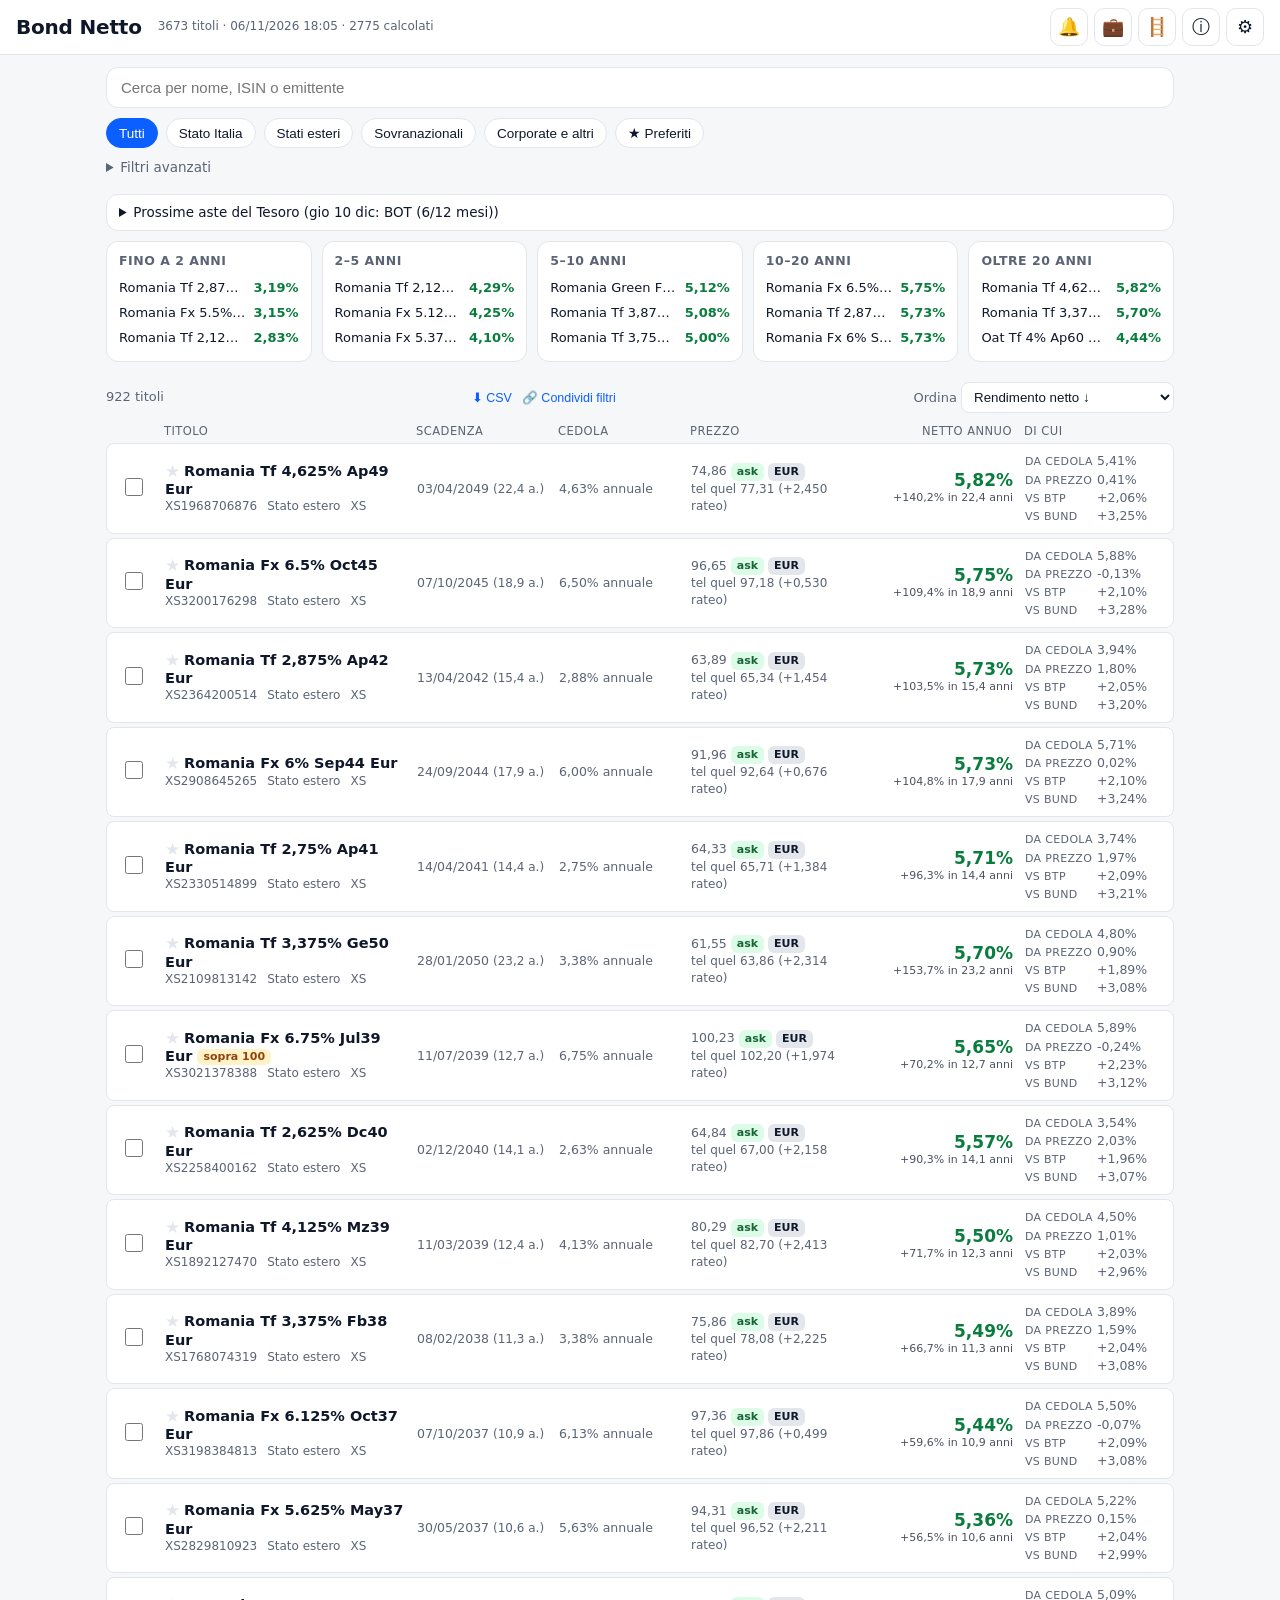
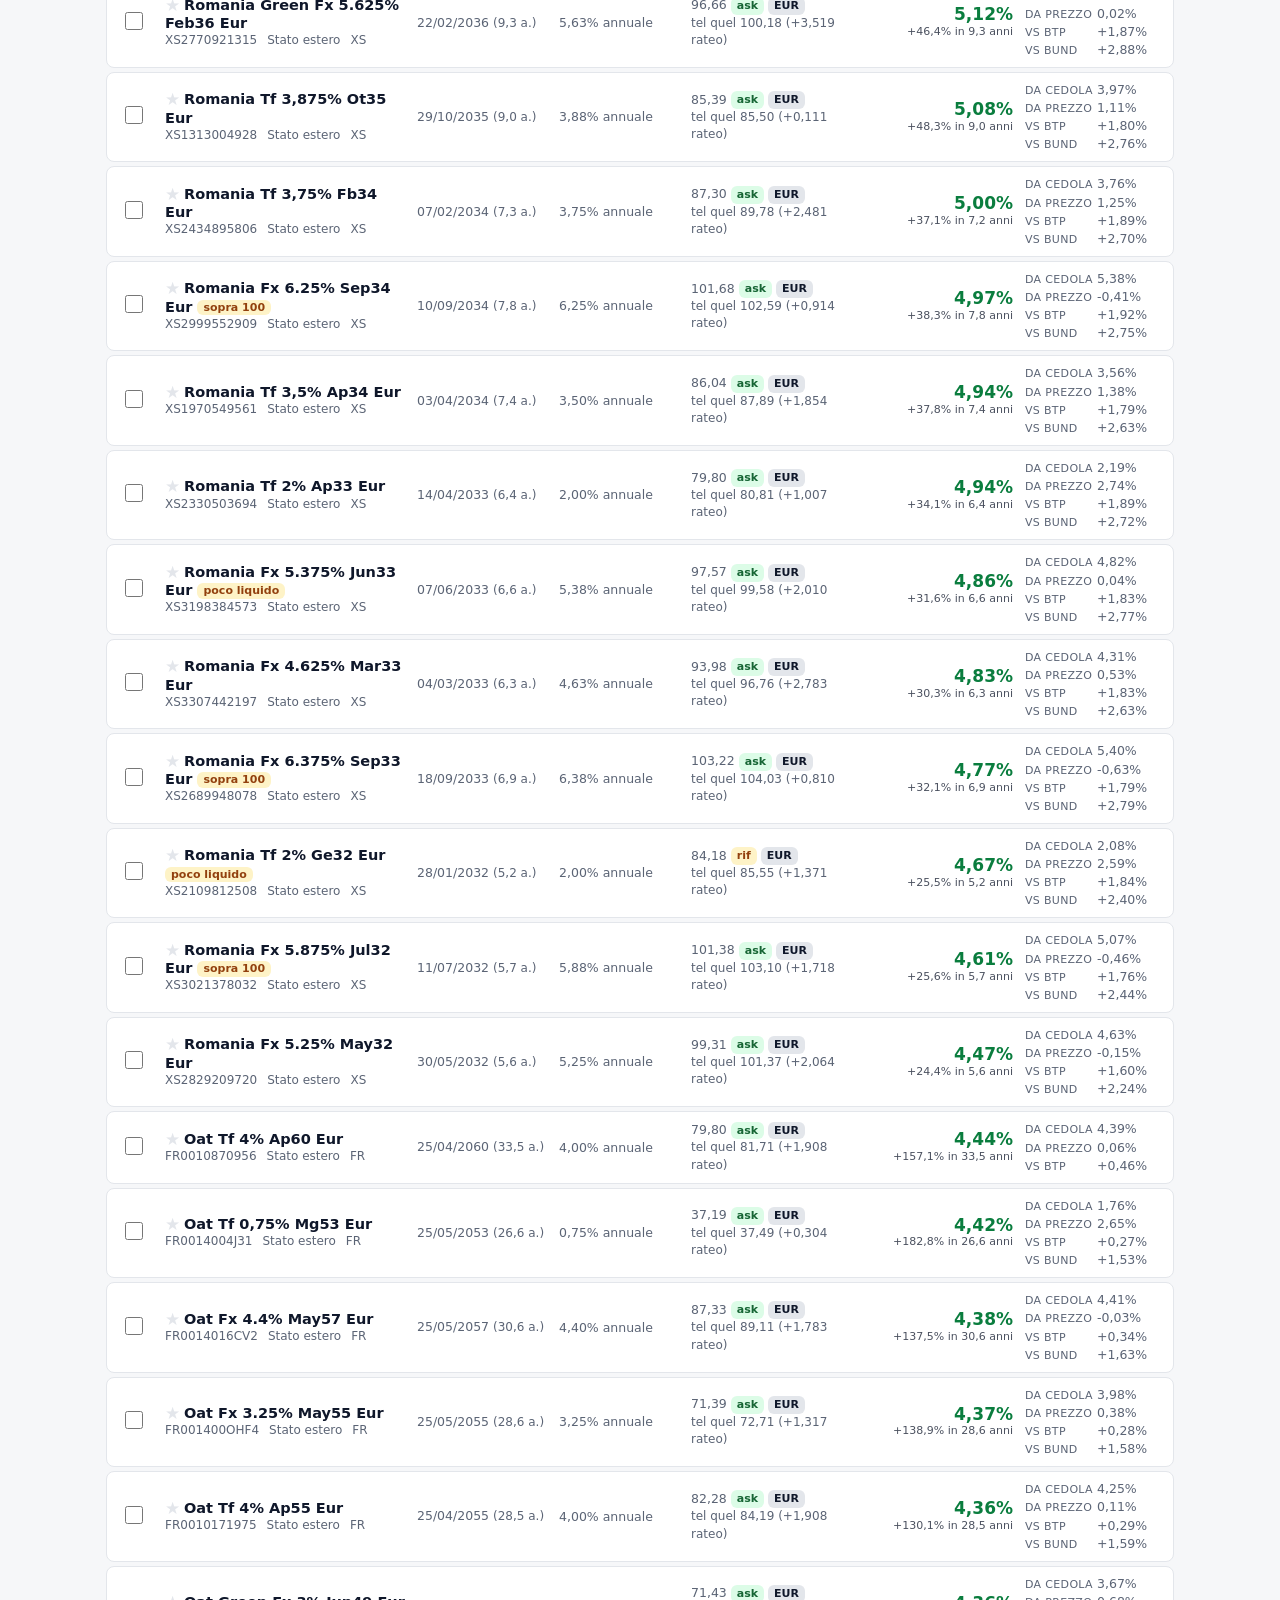
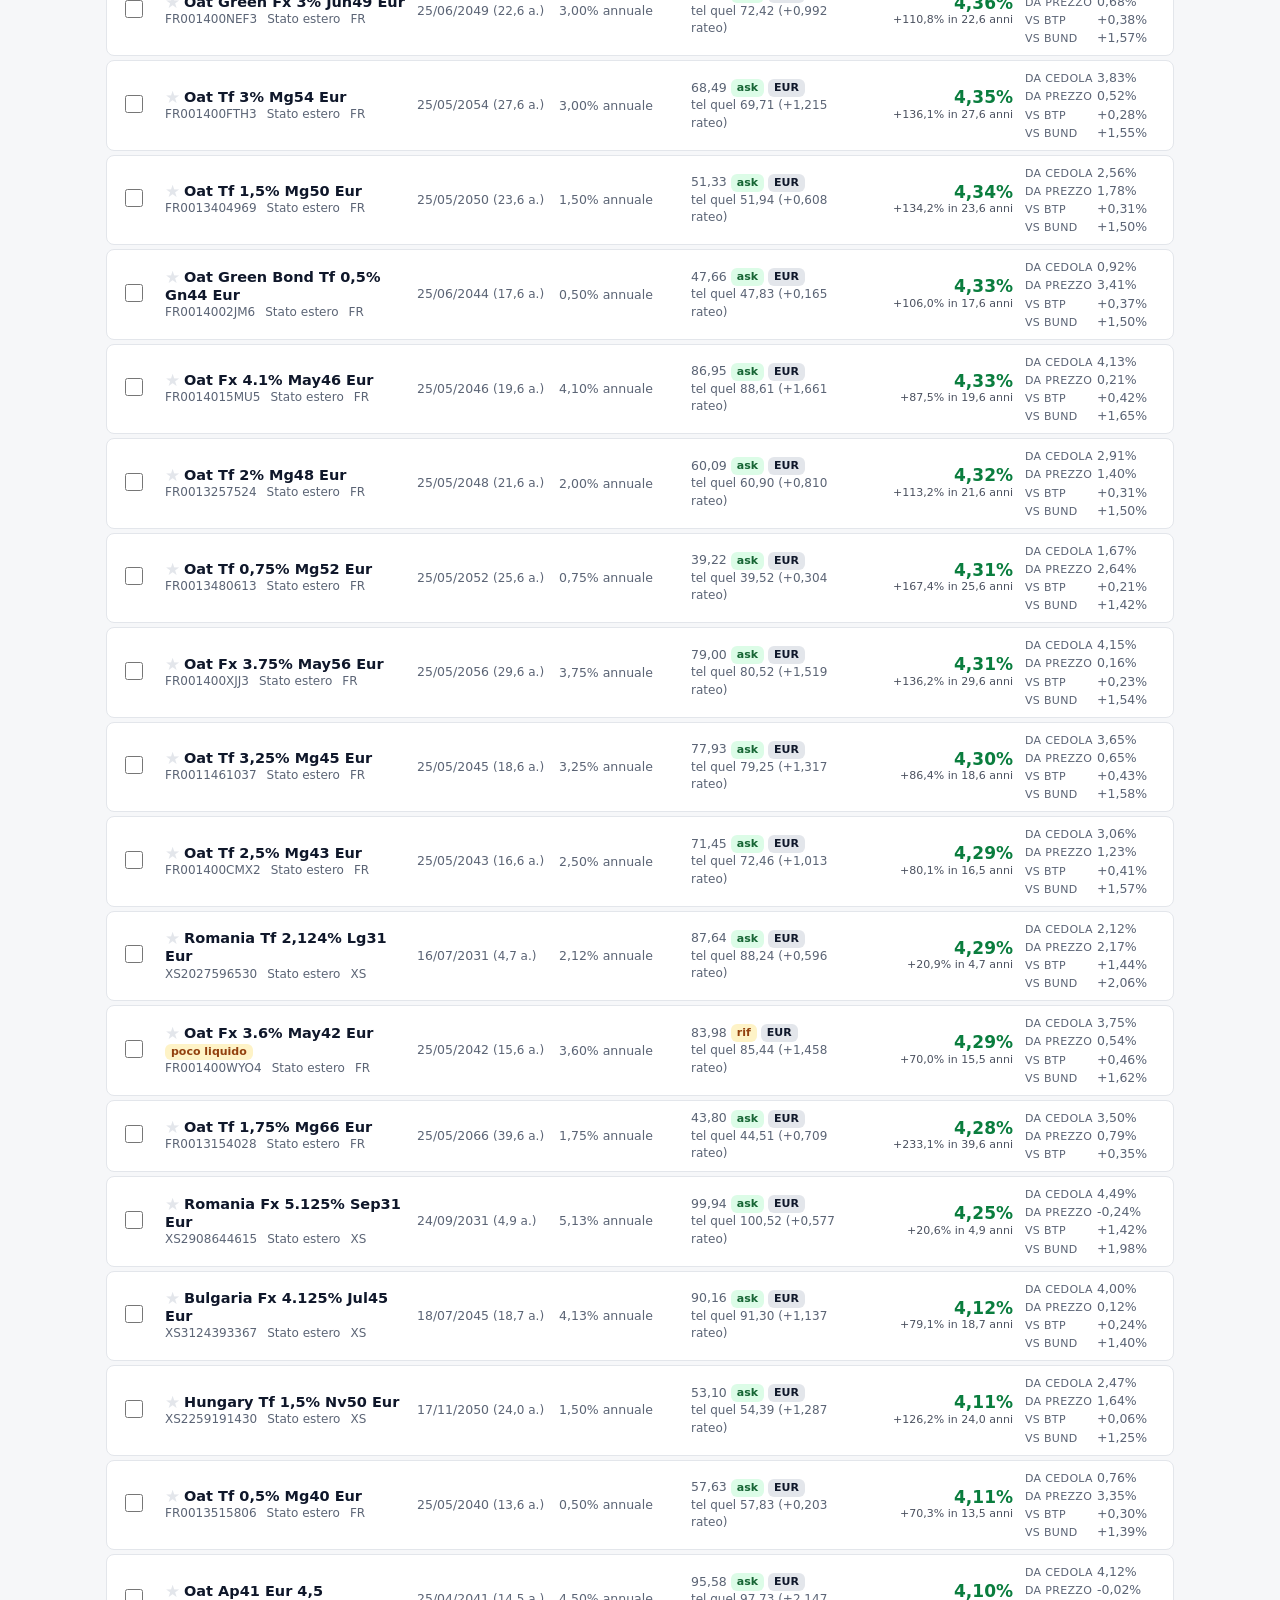
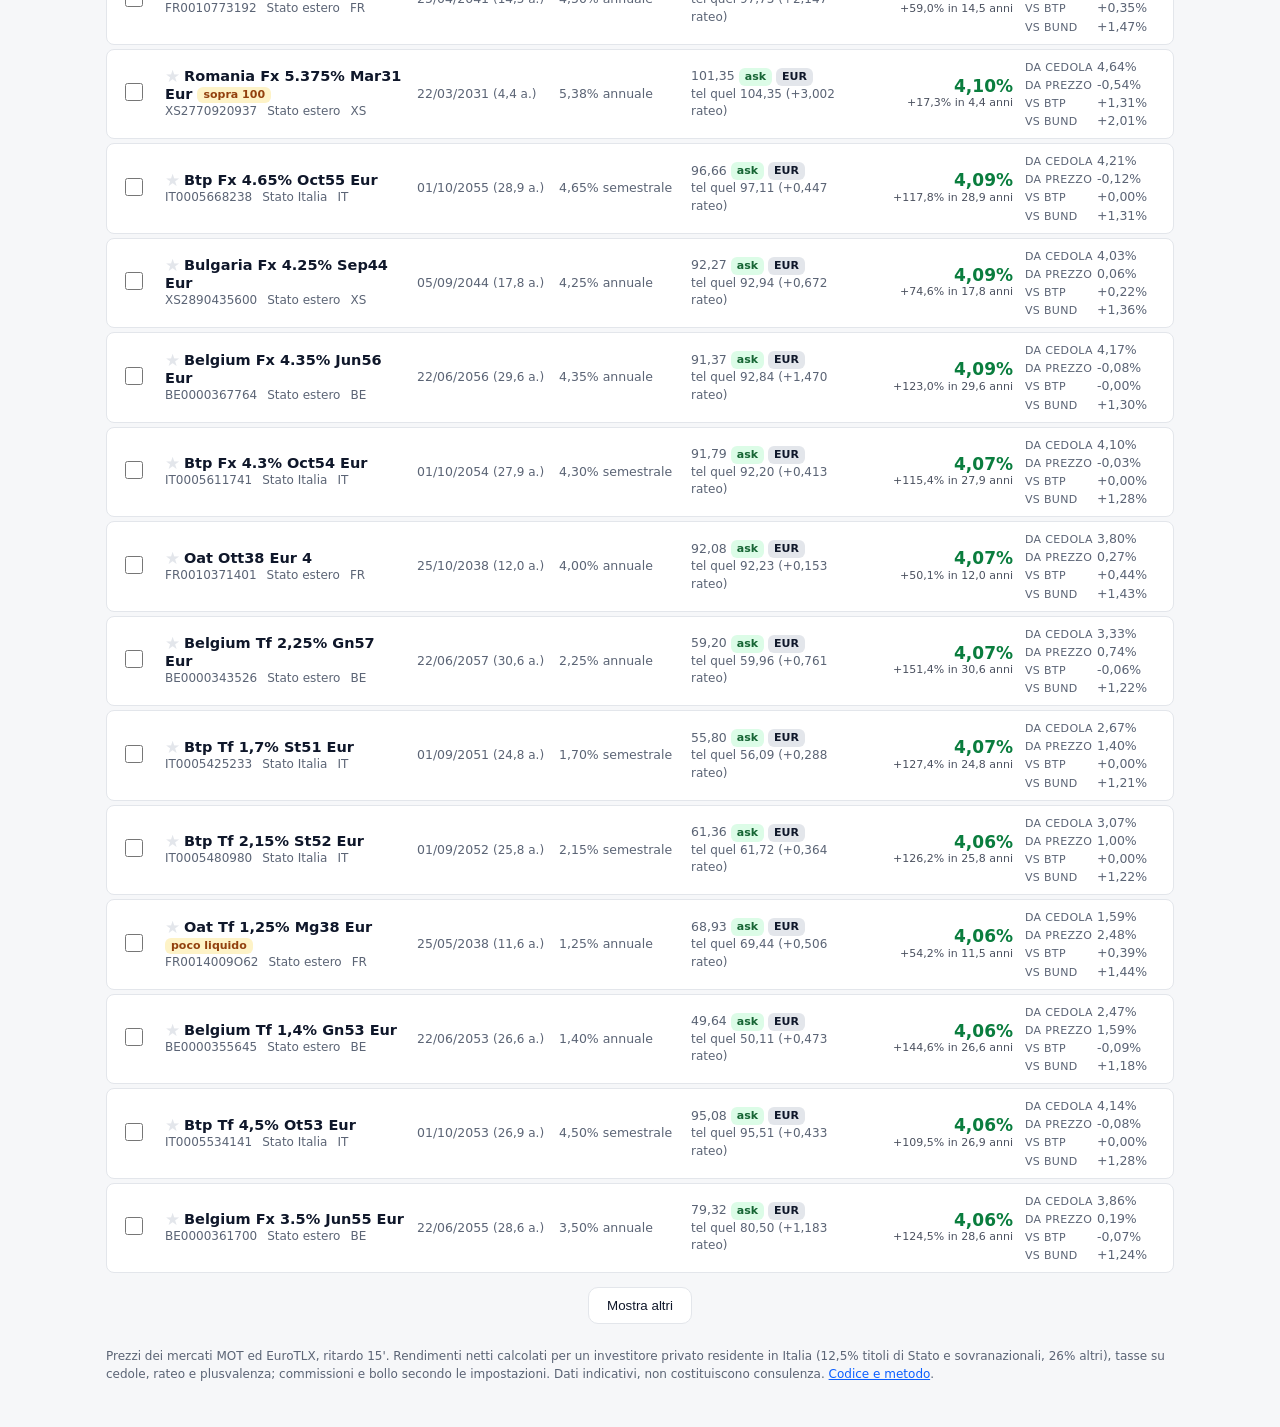
==== commit 01946814: "Filtri valuta/paese/mercato a scelta multipla con conteggi; scadenza min default 0 (app 0.11.0) Co-A" ====
--- a/index.html
+++ b/index.html
@@ -33,9 +33,9 @@
     <details class="more">
       <summary>Filtri avanzati <span id="filter-count"></span></summary>
       <div class="grid">
-        <label>Valuta (default EUR: in altre valute il rendimento non tiene conto del cambio) <select id="f-cur"><option value="">Tutte</option></select></label>
-        <label>Paese <select id="f-country"><option value="">Tutti</option></select></label>
-        <label>Mercato <select id="f-market"><option value="">MOT ed EuroTLX</option><option value="MOT">Solo MOT</option><option value="ETLX">Solo EuroTLX</option></select></label>
+        <label>Valuta (default EUR: in altre valute il rendimento non tiene conto del cambio) <div class="facet" id="f-cur" data-all="Tutte"><button type="button" class="facet-btn">Tutte</button><div class="facet-pop hidden"></div></div></label>
+        <label>Paese <div class="facet" id="f-country" data-all="Tutti"><button type="button" class="facet-btn">Tutti</button><div class="facet-pop hidden"></div></div></label>
+        <label>Mercato <div class="facet" id="f-market" data-all="MOT ed EuroTLX"><button type="button" class="facet-btn">MOT ed EuroTLX</button><div class="facet-pop hidden"></div></div></label>
         <label>Tipo <select id="f-kind">
           <option value="computable">Calcolabili (fisso, zero coupon, richiamabili)</option>
           <option value="nocall">Calcolabili, esclusi i richiamabili</option>
@@ -43,7 +43,7 @@
           <option value="zero">Solo zero coupon</option>
           <option value="all">Tutti, anche non calcolabili</option>
         </select></label>
-        <label>Scadenza min (anni) <input id="f-ymin" type="number" min="0" step="0.5" value="1"></label>
+        <label>Scadenza min (anni) <input id="f-ymin" type="number" min="0" step="0.5" value="0"></label>
         <label>Scadenza max (anni) <input id="f-ymax" type="number" min="0" step="1" placeholder="∞"></label>
         <label>Rendimento netto min % <input id="f-nmin" type="number" step="0.1" placeholder="es. 3"></label>
         <label>Cedola netta min % (flusso annuo) <input id="f-cmin" type="number" step="0.1" placeholder="es. 2,5"></label>
--- a/app.css
+++ b/app.css
@@ -1,4 +1,4 @@
-/* app.css — v0.2.6 */
+/* app.css — v0.2.7 */
 :root {
   --bg: #f6f7f9; --card: #ffffff; --ink: #0f172a; --muted: #5b6475; --line: #e3e6eb;
   --accent: #0b5fff; --accent-ink: #ffffff; --accent-soft: #e8f0ff; --good: #0a7d3e; --warn: #b45309; --bad: #b91c1c;
@@ -47,6 +47,24 @@
 .grid label.check { flex-direction: row; align-items: center; gap: 8px; color: var(--ink); align-self: end; padding: 8px 0; }
 .grid input.set, .grid select.set, .grid label.check.set { border-color: var(--accent); box-shadow: 0 0 0 1px var(--accent) inset; border-radius: 8px; }
 .grid label.check.set { padding-left: 8px; }
+/* facet: pulsante che apre un elenco a scelta multipla con conteggi */
+.facet { position: relative; }
+.facet-btn { width: 100%; text-align: left; padding: 8px 30px 8px 10px; border: 1px solid var(--line); border-radius: 8px; background: var(--card); color: var(--ink); font-size: 14px; cursor: pointer;
+  white-space: nowrap; overflow: hidden; text-overflow: ellipsis; }
+.facet-btn::after { content: "⌄"; position: absolute; right: 10px; top: 4px; color: var(--muted); }
+.facet-btn.set { border-color: var(--accent); box-shadow: 0 0 0 1px var(--accent) inset; }
+.facet-pop { position: absolute; z-index: 6; left: 0; right: 0; top: calc(100% + 4px); max-height: 300px; overflow: auto; background: var(--card); border: 1px solid var(--line); border-radius: 10px;
+  box-shadow: 0 8px 24px rgba(0,0,0,.18); padding: 4px 0; }
+.facet-head { display: flex; justify-content: space-between; align-items: center; gap: 8px; padding: 4px 10px 6px; border-bottom: 1px solid var(--line); }
+.facet-head .hint { font-size: 11.5px; }
+.facet-close { border: 1px solid var(--accent); background: var(--accent); color: var(--accent-ink); border-radius: 8px; padding: 4px 10px; font-size: 12.5px; cursor: pointer; }
+.facet-row, .grid label.facet-row { display: flex; flex-direction: row; align-items: center; gap: 8px; padding: 7px 10px; cursor: pointer; font-size: 14px; color: var(--ink); }
+.facet-row input { margin: 0; width: 18px; height: 18px; flex: 0 0 auto; }
+.facet-row:hover { background: var(--accent-soft); }
+.facet-row span { flex: 1 1 auto; }
+.facet-row b { font-weight: 600; color: var(--muted); font-variant-numeric: tabular-nums; }
+.facet-row.zero { opacity: .45; }
+.facet-row.all { border-bottom: 1px solid var(--line); margin-bottom: 2px; }
 .filter-bar { display: flex; align-items: center; gap: 10px; flex-wrap: wrap; padding: 12px 0 8px; border-top: 1px solid var(--line); margin-top: 6px; }
 .filter-bar #filter-live { flex: 1 1 100%; font-weight: 600; color: var(--ink); }
 .filter-bar .btn { padding: 11px 16px; font-size: 14.5px; font-weight: 600; }
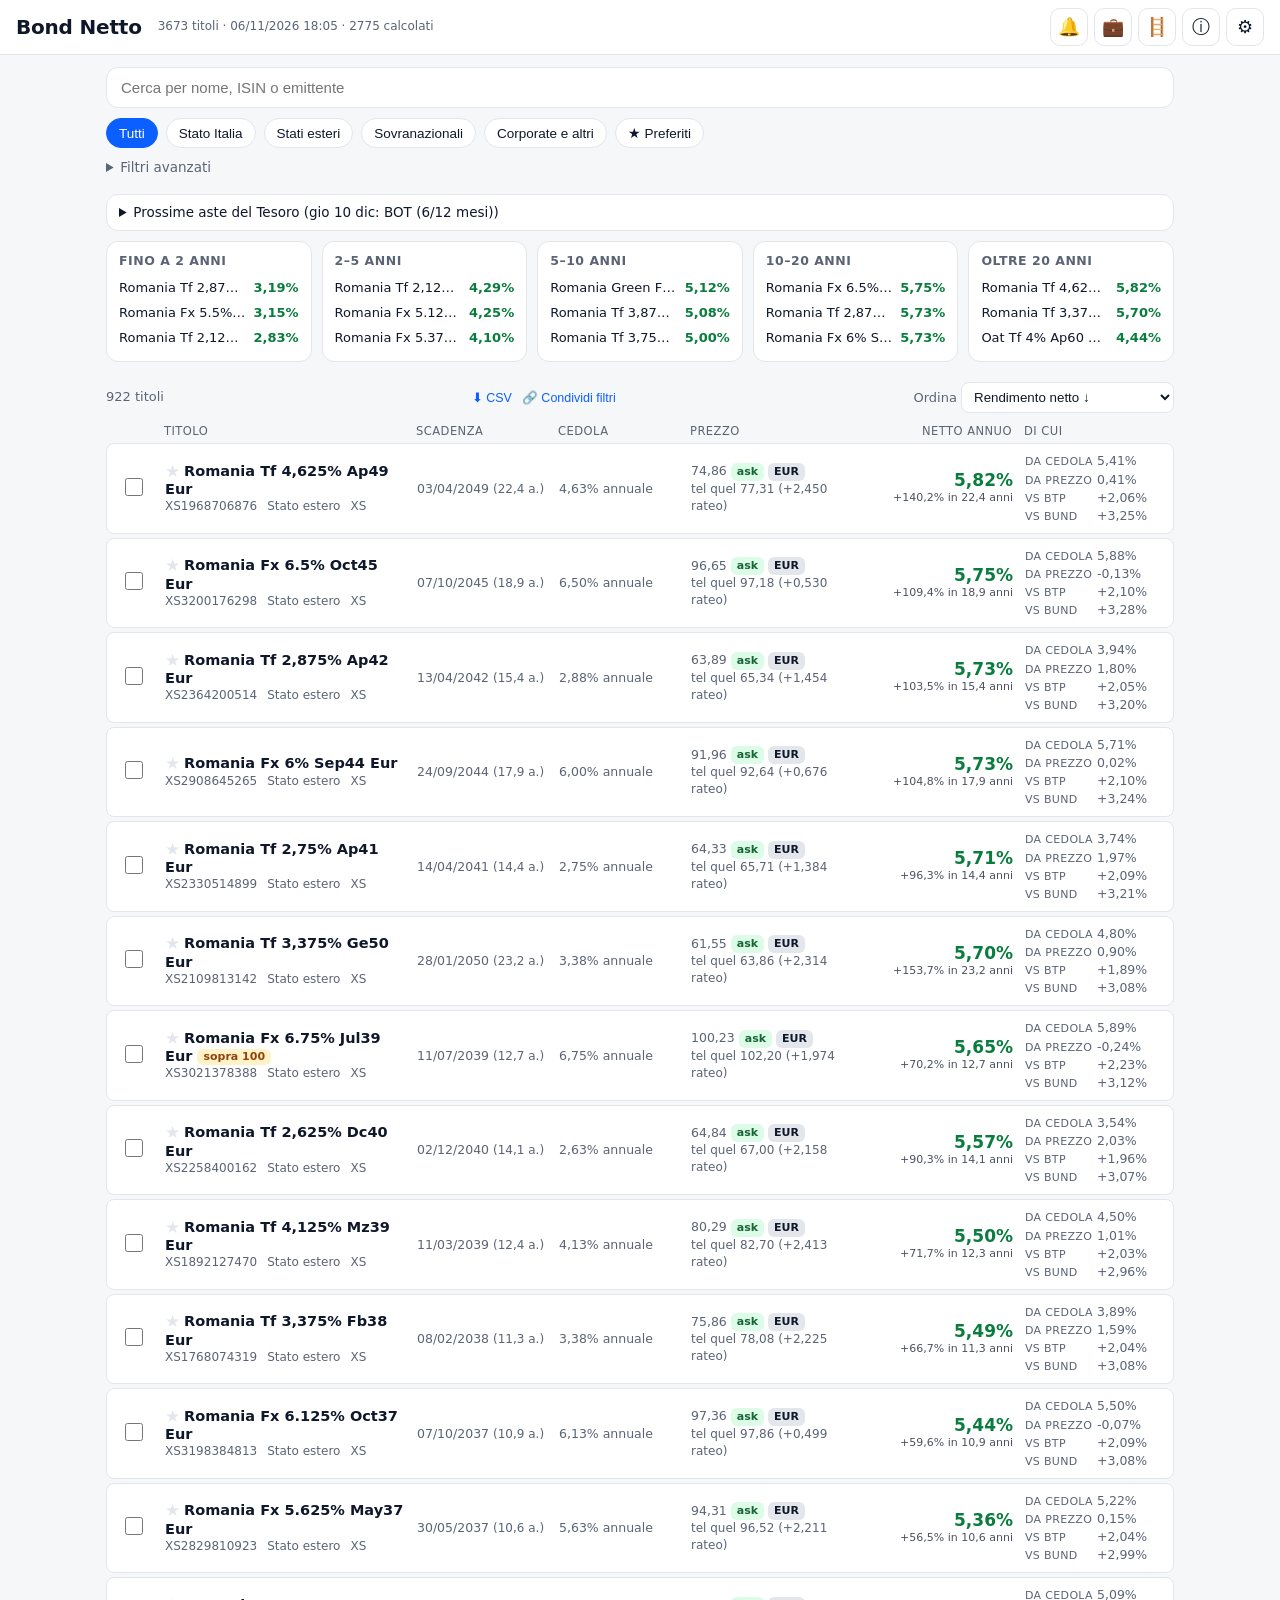
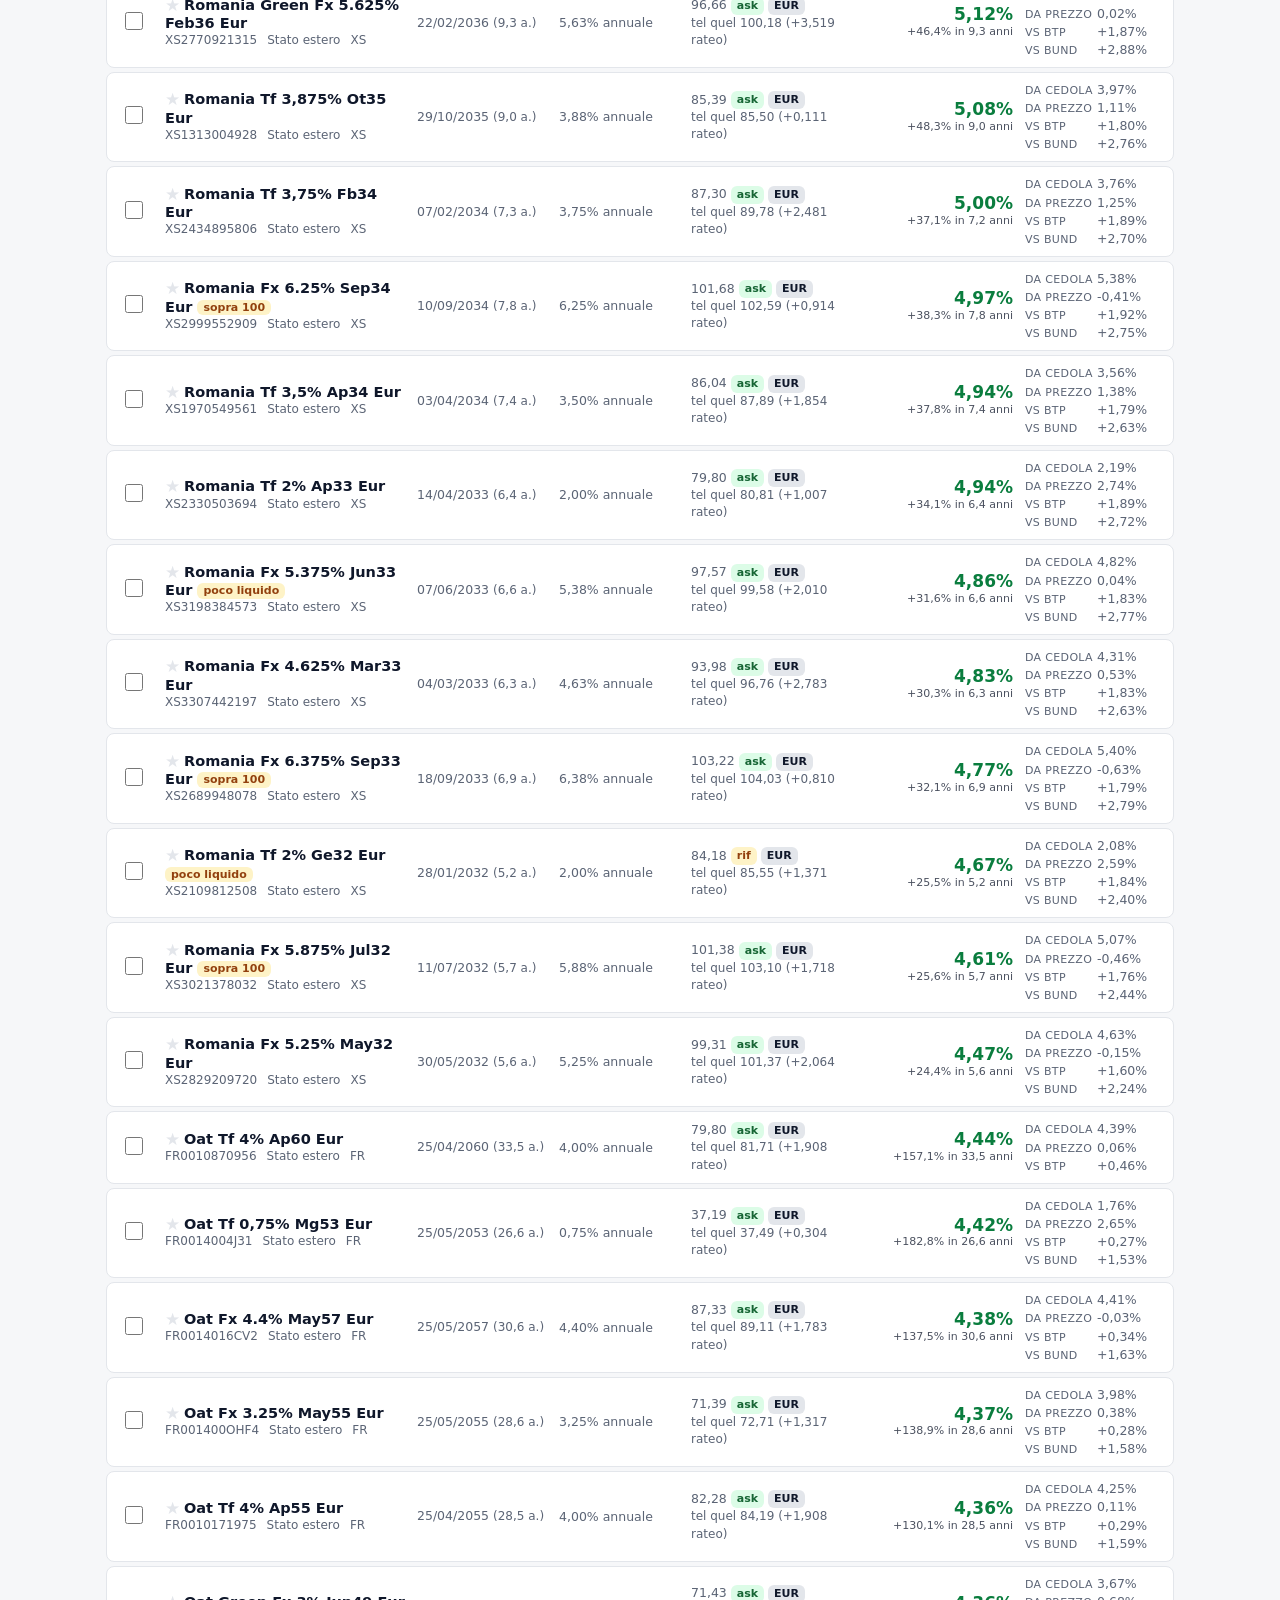
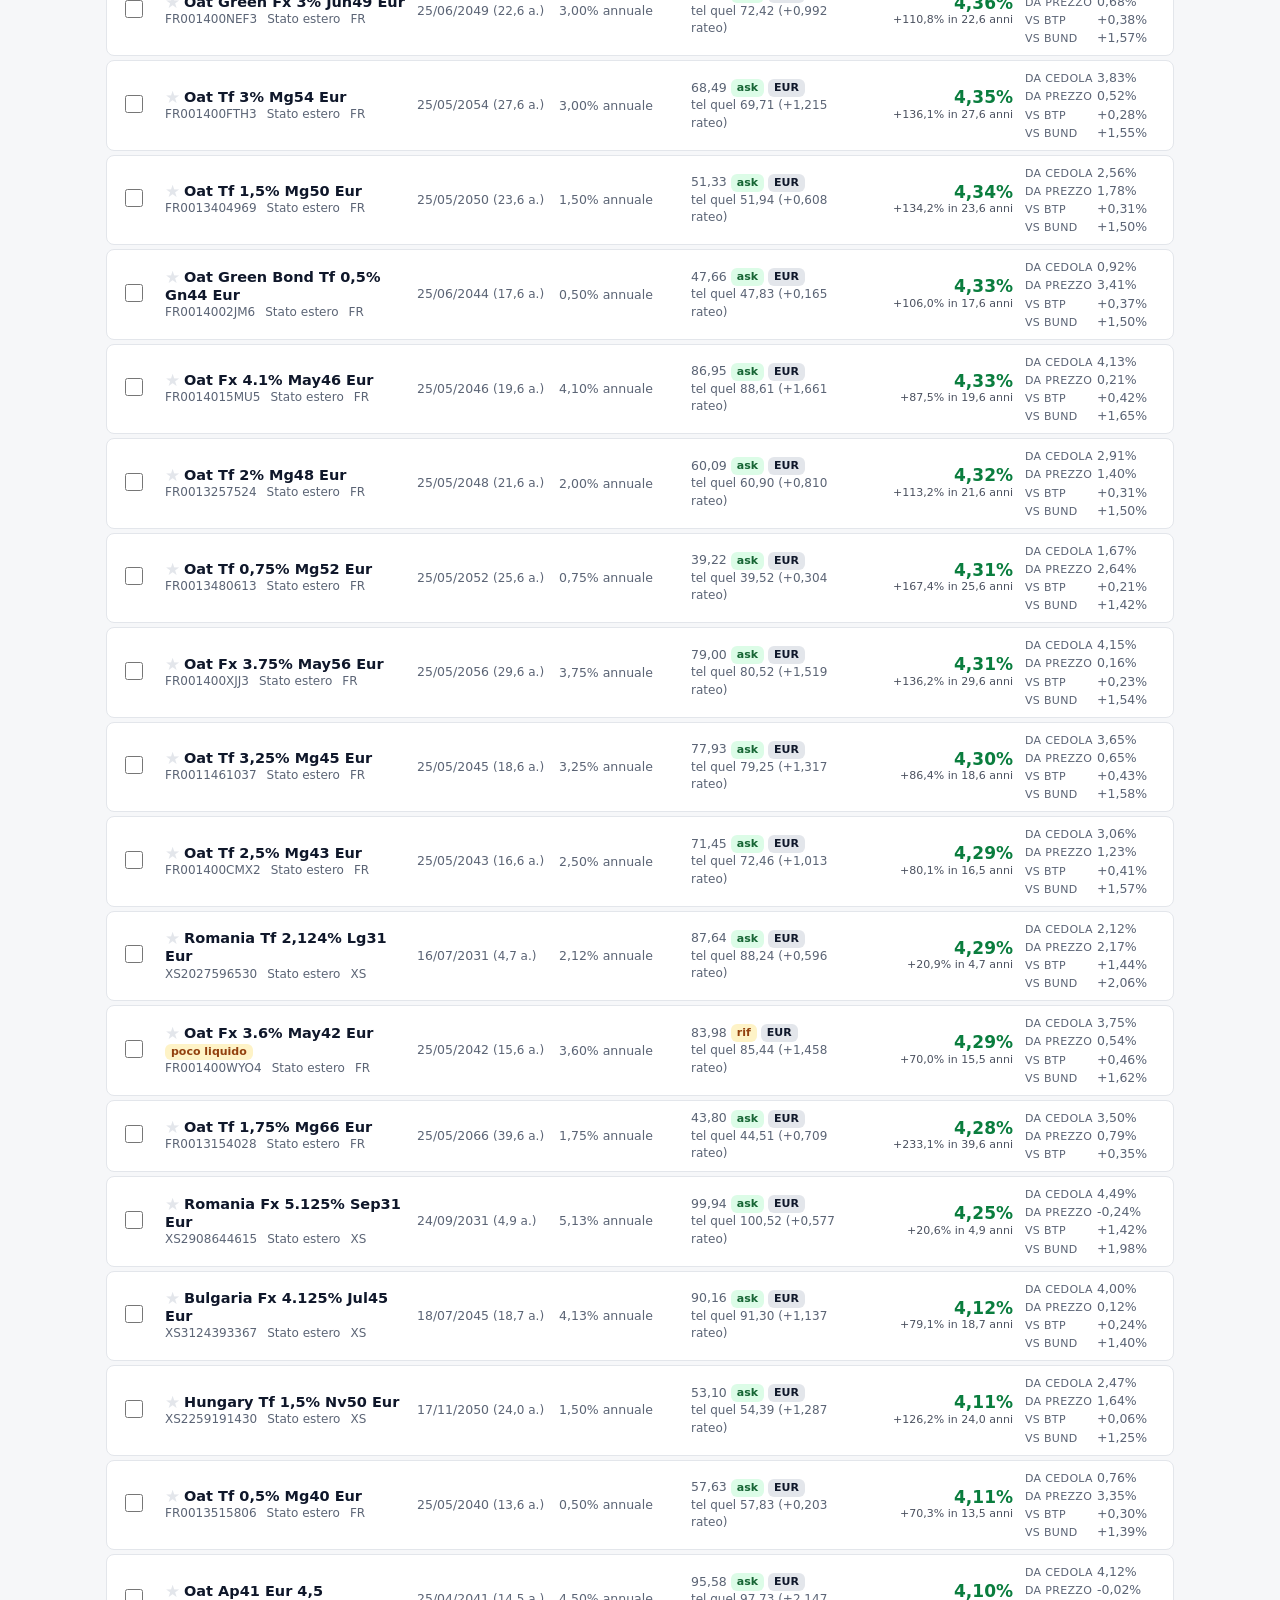
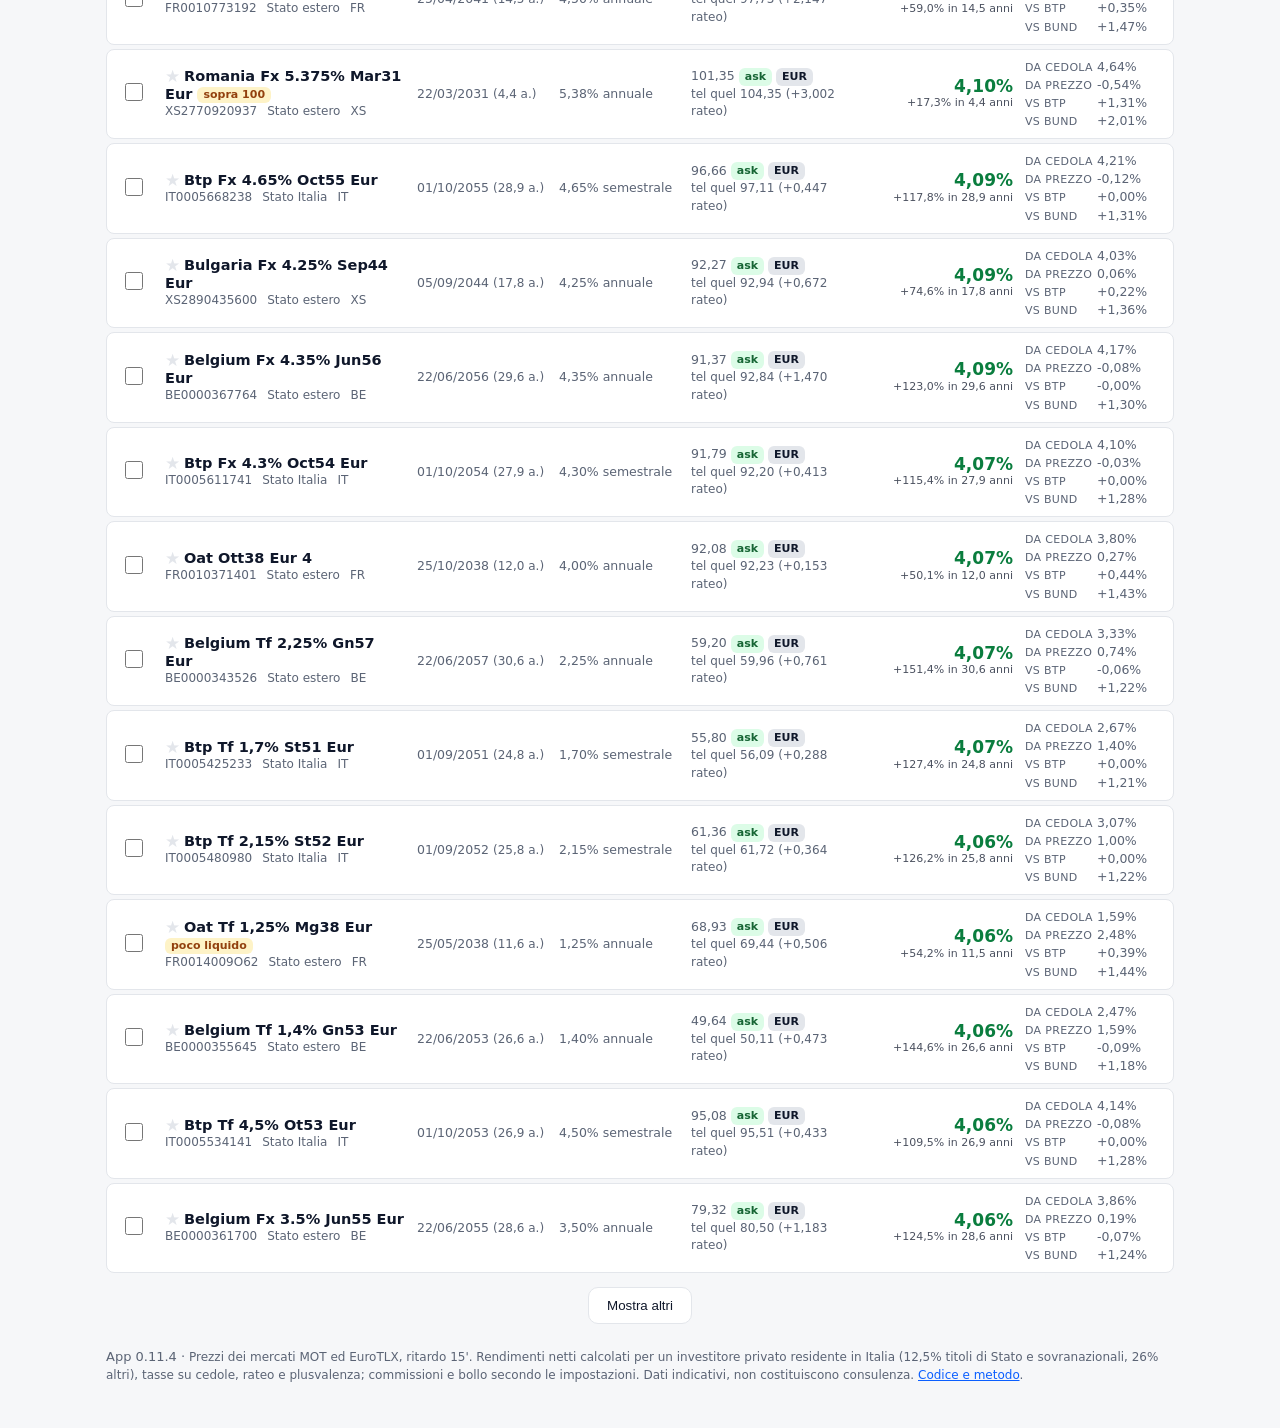
==== commit 5645a672: "SW 0.2.2: rivalida sempre i file dell'app (no-cache); versione visibile nel footer (app 0.11.4) Co-A" ====
--- a/index.html
+++ b/index.html
@@ -91,7 +91,7 @@
   </section>
 
   <footer>
-    <p>Prezzi dei mercati MOT ed EuroTLX, ritardo 15'. Rendimenti netti calcolati per un investitore privato residente in Italia
+    <p><span id="app-ver" class="hint"></span> Prezzi dei mercati MOT ed EuroTLX, ritardo 15'. Rendimenti netti calcolati per un investitore privato residente in Italia
       (12,5% titoli di Stato e sovranazionali, 26% altri), tasse su cedole, rateo e plusvalenza; commissioni e bollo secondo le impostazioni.
       Dati indicativi, non costituiscono consulenza. <a href="https://github.com/glc87/bond-app" target="_blank" rel="noopener">Codice e metodo</a>.</p>
   </footer>
--- a/app.css
+++ b/app.css
@@ -1,4 +1,4 @@
-/* app.css — v0.2.7 */
+/* app.css — v0.2.8 */
 :root {
   --bg: #f6f7f9; --card: #ffffff; --ink: #0f172a; --muted: #5b6475; --line: #e3e6eb;
   --accent: #0b5fff; --accent-ink: #ffffff; --accent-soft: #e8f0ff; --good: #0a7d3e; --warn: #b45309; --bad: #b91c1c;
@@ -27,7 +27,9 @@
   align-items: center; column-gap: 10px; row-gap: 2px; padding: 8px 16px; background: var(--card); border-bottom: 1px solid var(--line); }
 .brand { grid-area: brand; min-width: 0; }
 .brand h1 { margin: 0; font-size: 20px; letter-spacing: -.01em; white-space: nowrap; }
-.sub { grid-area: sub; color: var(--muted); font-size: 12px; white-space: nowrap; overflow: hidden; text-overflow: ellipsis; }
+.sub { color: var(--muted); font-size: 12.5px; }
+.top .sub { grid-area: sub; font-size: 12px; white-space: nowrap; overflow: hidden; text-overflow: ellipsis; }   /* solo l'intestazione: in scheda il sottotitolo va a capo (0.10.4 spingeva la ✕ fuori schermo) */
+.sheet-head > div:first-child { min-width: 0; flex: 1 1 auto; }
 .row-btns { grid-area: btns; display: flex; gap: 6px; flex-shrink: 0; }
 @media (max-width: 420px) { .icon-btn { width: 34px; height: 34px; font-size: 15px; } .row-btns { gap: 4px; } .brand h1 { font-size: 18px; } }
 @media (min-width: 700px) { .top { grid-template-columns: auto 1fr auto; grid-template-areas: "brand sub btns"; } .sub { padding-left: 6px; } }
@@ -65,6 +67,7 @@
 .facet-row b { font-weight: 600; color: var(--muted); font-variant-numeric: tabular-nums; }
 .facet-row.zero { opacity: .45; }
 .facet-row.all { border-bottom: 1px solid var(--line); margin-bottom: 2px; }
+.hidden-note { padding: 10px 12px; border: 1px dashed var(--warn); border-radius: 10px; margin: 6px 0 10px; }
 .filter-bar { display: flex; align-items: center; gap: 10px; flex-wrap: wrap; padding: 12px 0 8px; border-top: 1px solid var(--line); margin-top: 6px; }
 .filter-bar #filter-live { flex: 1 1 100%; font-weight: 600; color: var(--ink); }
 .filter-bar .btn { padding: 11px 16px; font-size: 14.5px; font-weight: 600; }
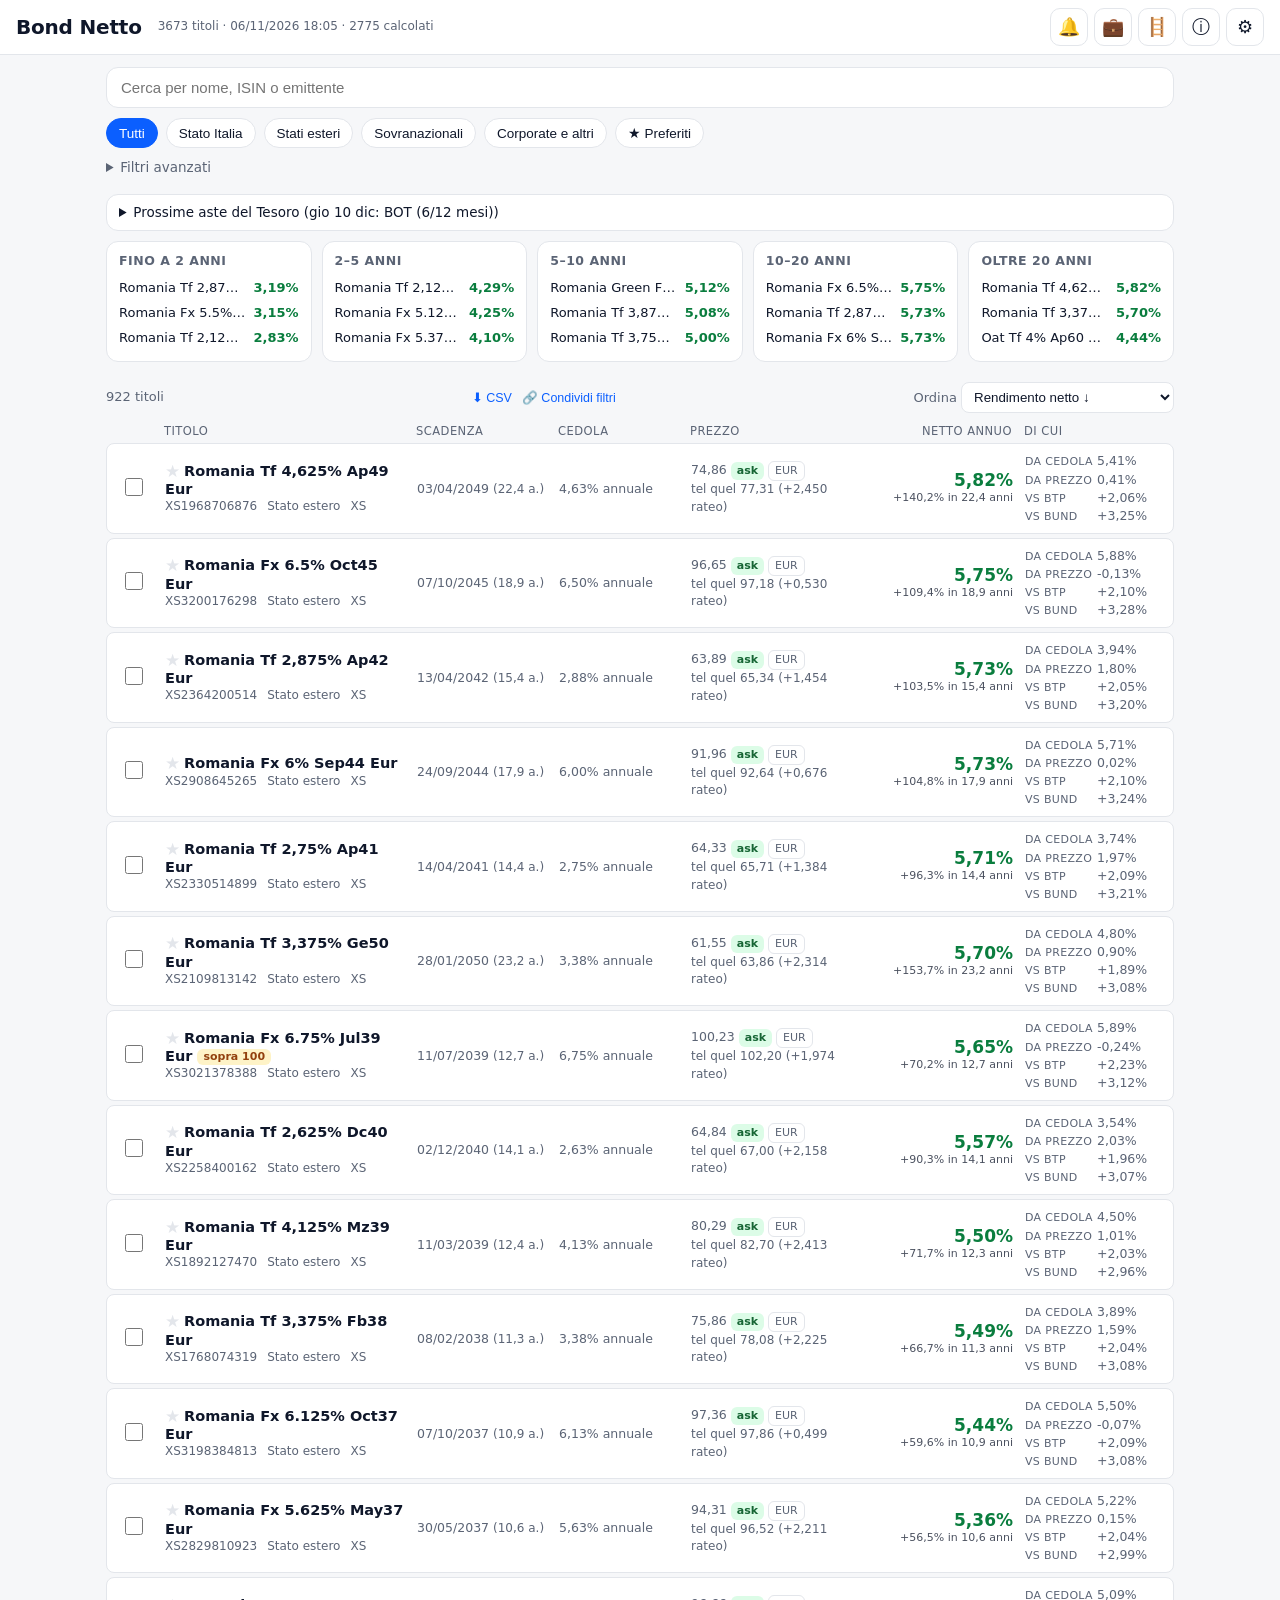
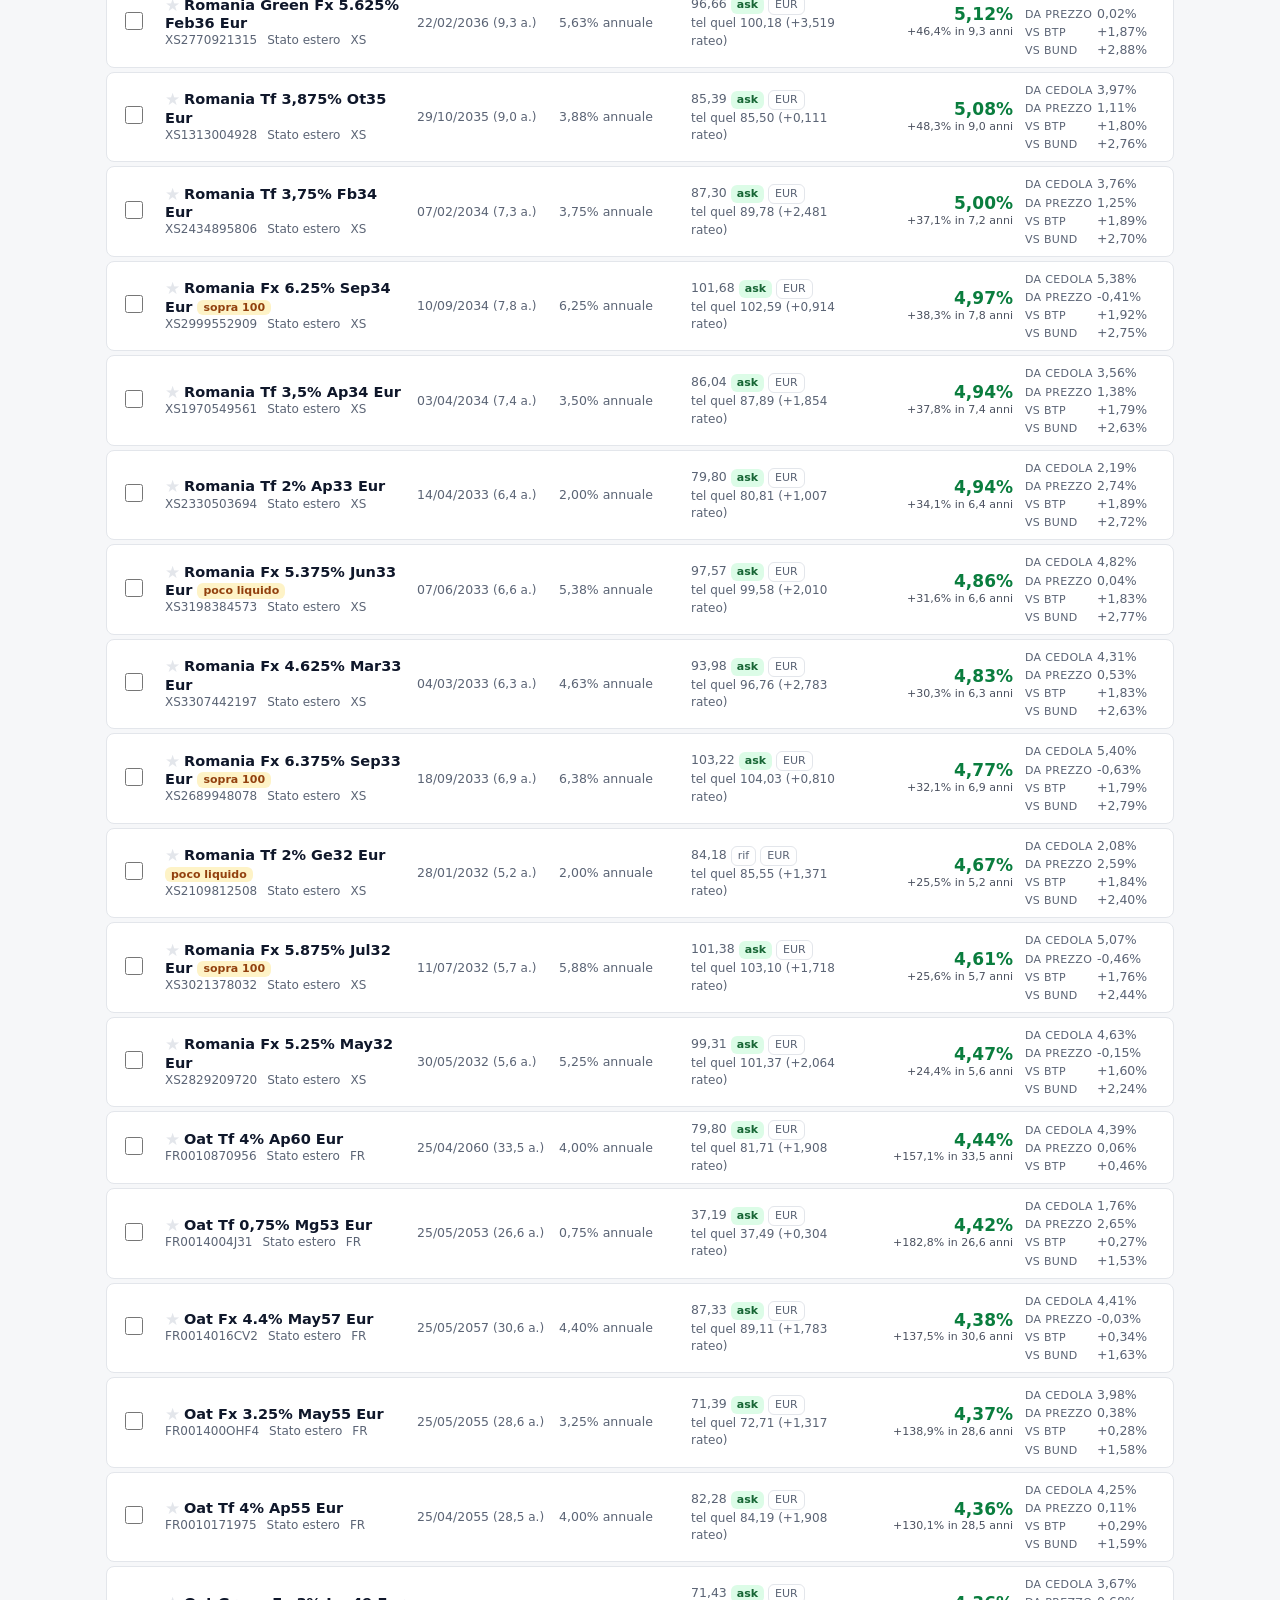
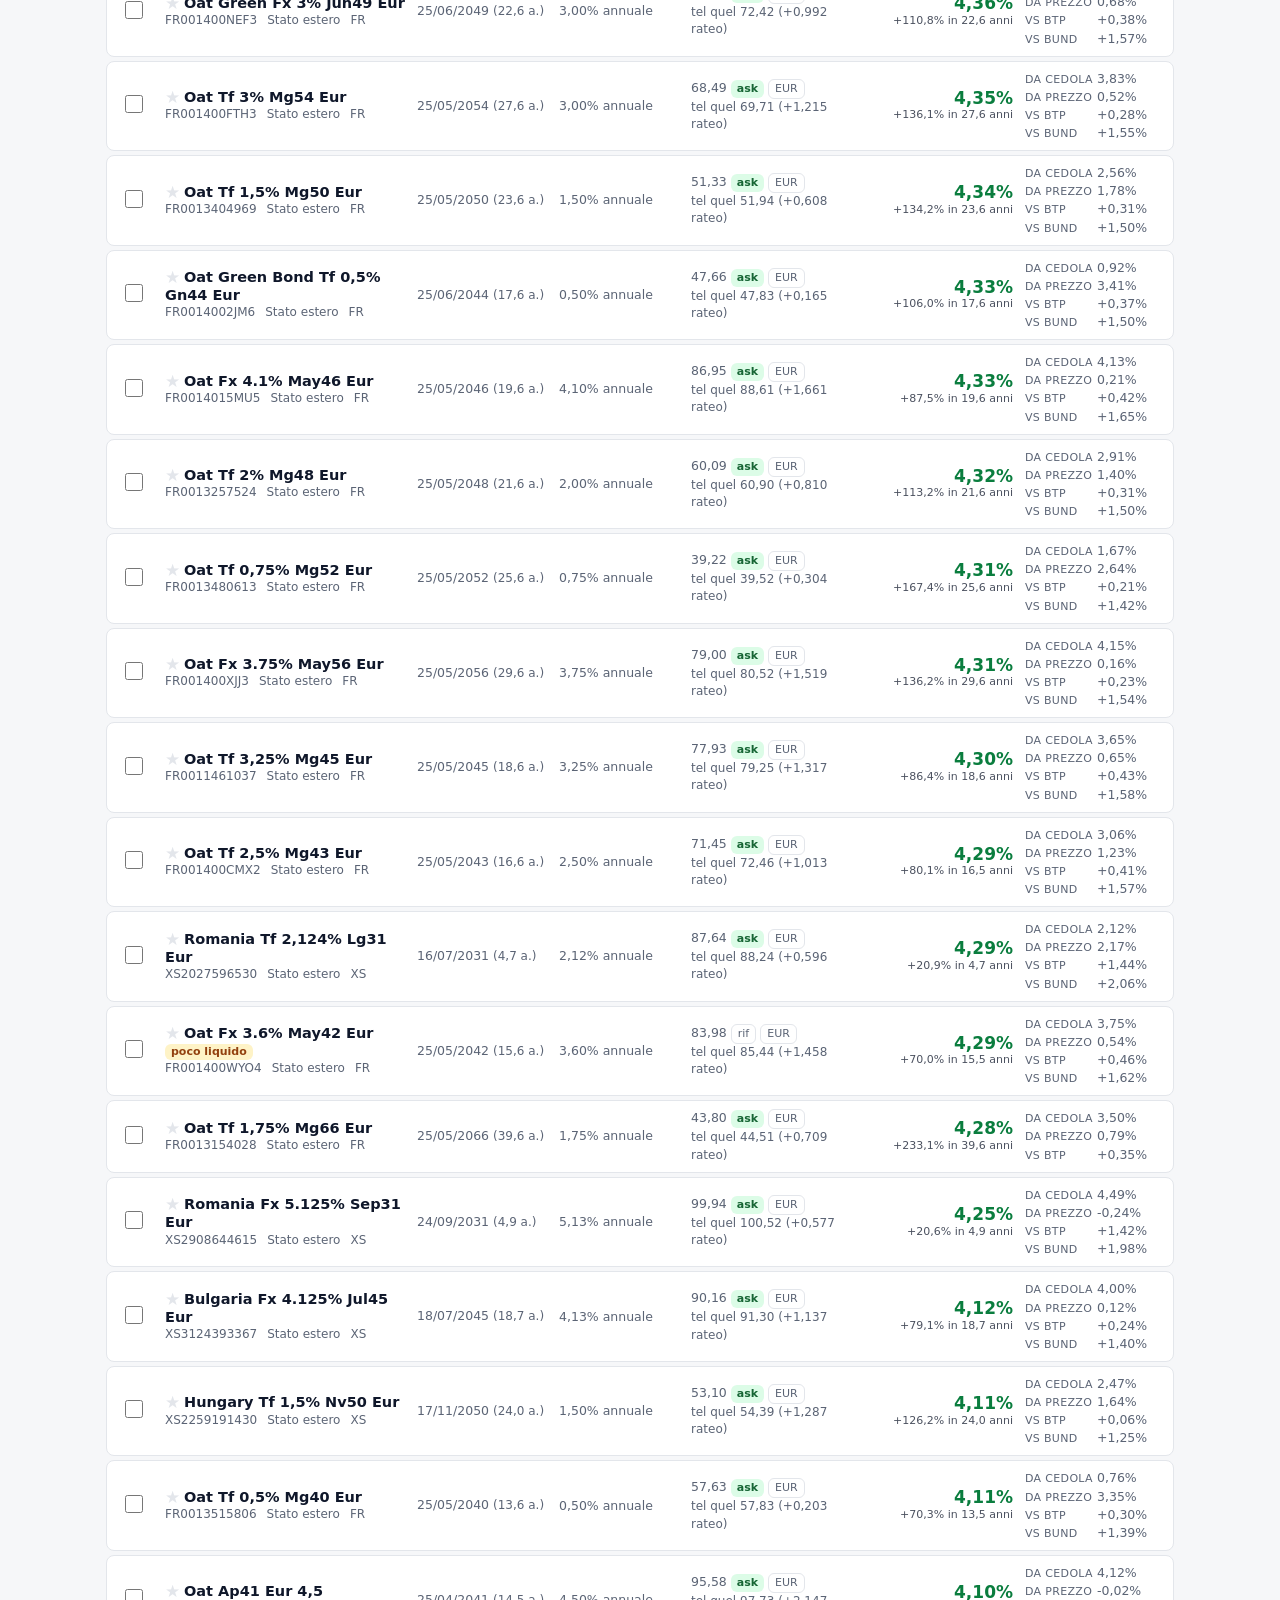
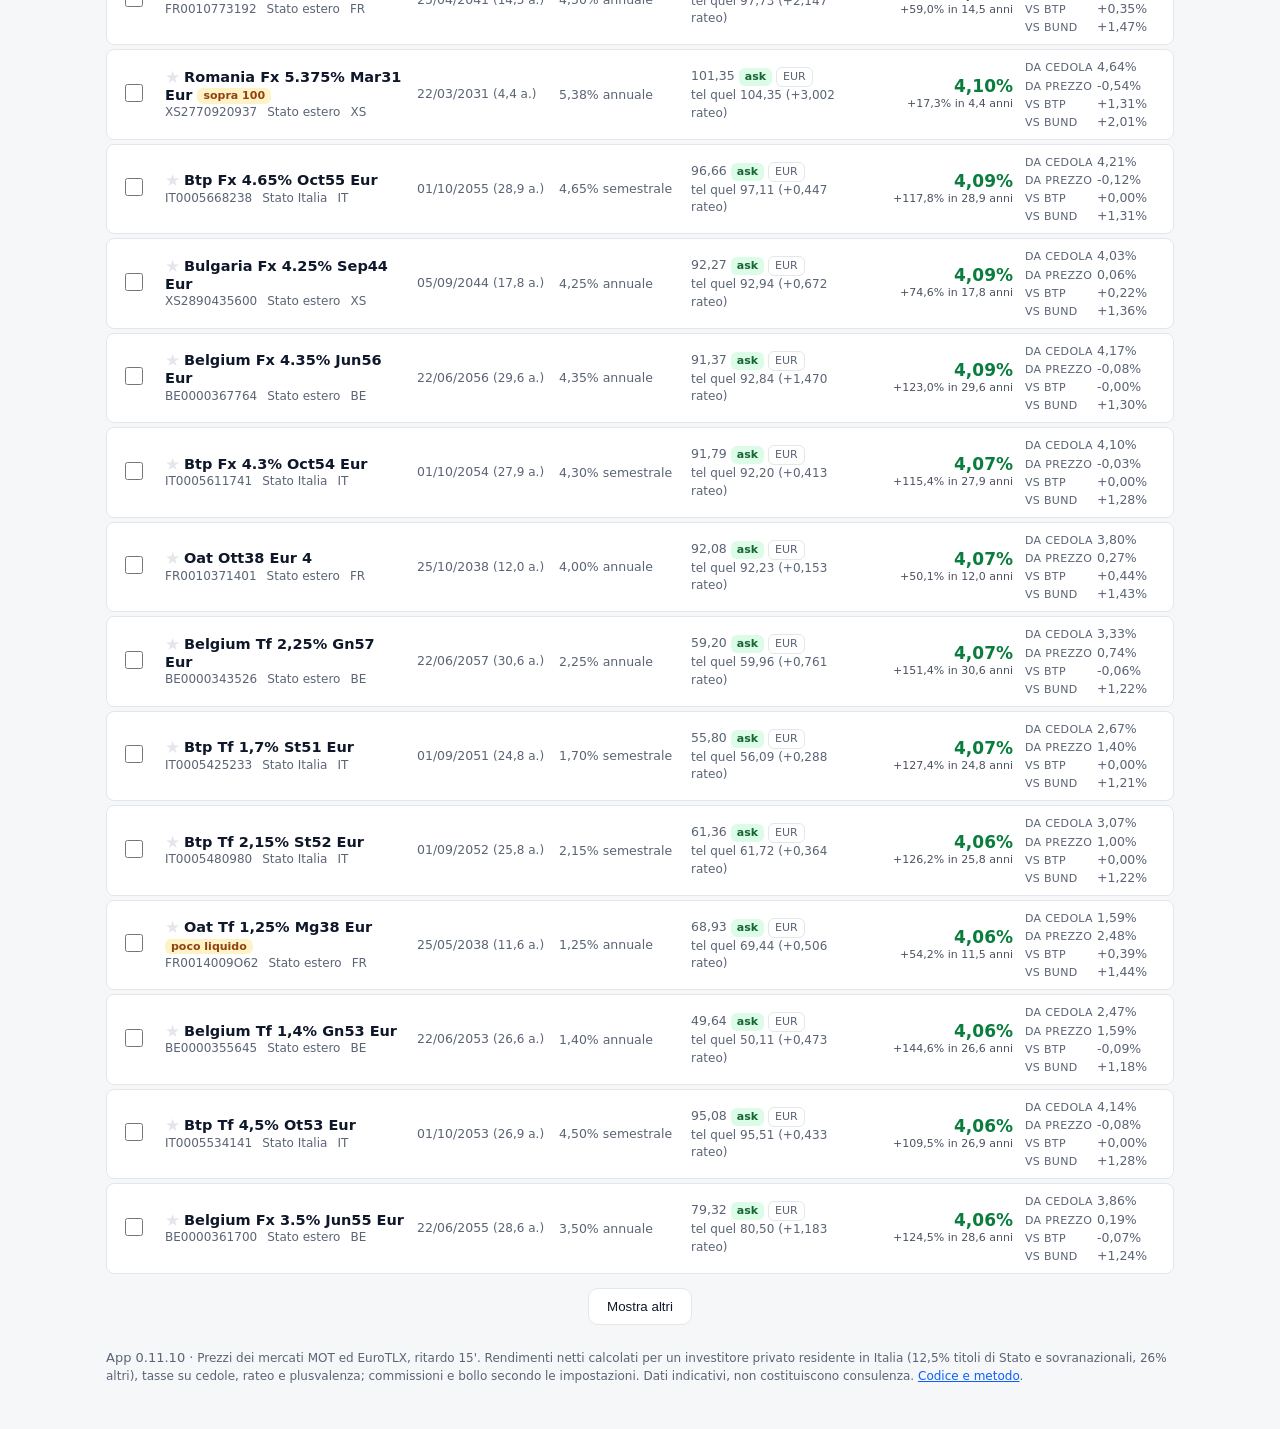
==== commit e9c70995: "Scala multivaluta al cambio BCE; badge a tre livelli di importanza (sim 0.3.1, app 0.11.10) Co-Autho" ====
--- a/index.html
+++ b/index.html
@@ -200,6 +200,7 @@
         <li><b>vs BTP / vs Bund</b>: differenza di rendimento lordo rispetto a un BTP o a un Bund della stessa scadenza (curve ricavate dai titoli quotati, interpolate). È il "premio" che il mercato chiede per il rischio dell'emittente rispetto all'Italia o alla Germania; per i titoli in valuta include anche il rischio cambio.</li>
         <li><b>Totale a scadenza</b> (in piccolo sotto il netto annuo): guadagno netto complessivo diviso l'esborso, non annualizzato. Sotto l'anno è il numero da guardare.</li>
         <li><b>Rischio tasso</b> (in scheda): la duration modificata dice di quanto scende il prezzo se i rendimenti salgono di 1 punto. Conta solo se vendi prima della scadenza.</li>
+        <li><b>Colori degli avvisi</b>: <span class="badge ask">verde</span> prezzo ask reale; <span class="badge info">grigio</span> informazione (valuta, strip, mercato, lotto, "rif"); <span class="badge warn">ambra</span> attenzione (sopra 100, richiamabile, poco liquido); <span class="badge bad">rosso</span> problema (prezzo fermo, incerto, lotto istituzionale). Rischio tasso in scheda: verde basso, blu medio, ambra alto, rosso molto alto.</li>
         <li><b>★ Preferiti</b>: la stella sulle schede salva il titolo nella sezione Preferiti (su questo dispositivo). <b>🪜 Scala</b>: costruisce un portafoglio a scadenze scaglionate dalla lista filtrata.</li>
         <li>Nella scheda trovi anche YTM lordo, YTM netto solo tasse e netto semplice, utili per confrontare con altri siti.</li>
         <li><b>YTM lordo</b>: come pubblicato dal mercato.</li>
--- a/app.css
+++ b/app.css
@@ -1,4 +1,4 @@
-/* app.css — v0.2.8 */
+/* app.css — v0.2.11 */
 :root {
   --bg: #f6f7f9; --card: #ffffff; --ink: #0f172a; --muted: #5b6475; --line: #e3e6eb;
   --accent: #0b5fff; --accent-ink: #ffffff; --accent-soft: #e8f0ff; --good: #0a7d3e; --warn: #b45309; --bad: #b91c1c;
@@ -60,7 +60,7 @@
 .facet-head { display: flex; justify-content: space-between; align-items: center; gap: 8px; padding: 4px 10px 6px; border-bottom: 1px solid var(--line); }
 .facet-head .hint { font-size: 11.5px; }
 .facet-close { border: 1px solid var(--accent); background: var(--accent); color: var(--accent-ink); border-radius: 8px; padding: 4px 10px; font-size: 12.5px; cursor: pointer; }
-.facet-row, .grid label.facet-row { display: flex; flex-direction: row; align-items: center; gap: 8px; padding: 7px 10px; cursor: pointer; font-size: 14px; color: var(--ink); }
+.facet-row, .ld-row, .grid label.facet-row, .grid label.ld-row { display: flex; flex-direction: row; align-items: center; gap: 8px; padding: 7px 10px; cursor: pointer; font-size: 14px; color: var(--ink); }
 .facet-row input { margin: 0; width: 18px; height: 18px; flex: 0 0 auto; }
 .facet-row:hover { background: var(--accent-soft); }
 .facet-row span { flex: 1 1 auto; }
@@ -112,6 +112,14 @@
 .sim-ctl { display: grid; grid-template-columns: 1fr 1fr; gap: 10px; margin: 6px 0 10px; font-size: 13.5px; }
 .sim-ctl input[type=range] { width: 100%; }
 .sim-ctl select { width: 100%; padding: 6px 8px; border: 1px solid var(--line); border-radius: 8px; background: var(--card); color: var(--ink); }
+.ld-universe { border: 1px solid var(--line); border-radius: 10px; padding: 10px 12px; margin: 6px 0 10px; font-size: 13.5px; }
+.ld-universe .row { margin: 8px 0 6px; }
+.ld-presets { margin-top: 4px; }
+.ld-filters { display: grid; grid-template-columns: repeat(3, 1fr); gap: 12px; margin: 6px 0 10px; padding: 10px; border: 1px solid var(--line); border-radius: 10px; }
+.ld-filters .ld-row { padding: 4px 2px; }
+.ld-filters h4.sub { margin: 0 0 4px; }
+.ld-scroll { max-height: 220px; overflow: auto; }
+@media (max-width: 640px) { .ld-filters { grid-template-columns: 1fr; } }
 table.ladder th { text-align: left; font-size: 12px; color: var(--muted); padding: 4px 0; border-bottom: 1px solid var(--line); }
 table.ladder td:last-child, table.ladder th:last-child { text-align: right; }
 @media (max-width: 520px) { .sim-ctl { grid-template-columns: 1fr; } }
@@ -141,12 +149,20 @@
 .chart { min-height: 60px; }
 .legend { display: flex; gap: 14px; flex-wrap: wrap; font-size: 12px; color: var(--muted); margin-top: 4px; }
 .legend i { display: inline-block; width: 10px; height: 10px; border-radius: 2px; margin-right: 5px; vertical-align: middle; }
+/* Badge a tre livelli (06/11/2026): info = grigio neutro (valuta, strip, mercato, lotto, "rif");
+   attenzione = ambra (sopra 100, call, poco liquido); problema = rosso (fermo, incerto, lotto istituzionale). "ask" = verde. */
 .badge { display: inline-block; font-size: 11px; padding: 1px 6px; border-radius: 6px; font-weight: 600; vertical-align: middle; }
 .badge.ask { background: var(--ask); color: var(--ask-ink); }
-.badge.ref { background: var(--ref); color: var(--ref-ink); }
-.badge.stale { background: #fee2e2; color: #991b1b; }
-.badge.cur { background: var(--line); color: var(--ink); }
+.badge.ref, .badge.cur, .badge.info { background: transparent; color: var(--muted); border: 1px solid var(--line); font-weight: 500; }
 .badge.warn { background: var(--ref); color: var(--ref-ink); }
+.badge.stale, .badge.bad { background: #fee2e2; color: #991b1b; }
+@media (prefers-color-scheme: dark) { :root:not([data-theme="light"]) .badge.stale, :root:not([data-theme="light"]) .badge.bad { background: #7f1d1d; color: #fecaca; } }
+:root[data-theme="dark"] .badge.stale, :root[data-theme="dark"] .badge.bad { background: #7f1d1d; color: #fecaca; }
+/* nota rischio tasso: colore per livello */
+.note.risk.r0 { border-left-color: var(--good); } .note.risk.r1 { border-left-color: var(--accent); } .note.risk.r2 { border-left-color: var(--warn); }
+.note.risk.r3 { border-left-color: var(--bad); background: #fee2e2; color: #7f1d1d; }
+@media (prefers-color-scheme: dark) { :root:not([data-theme="light"]) .note.risk.r3 { background: #3b0f0f; color: #fecaca; } }
+:root[data-theme="dark"] .note.risk.r3 { background: #3b0f0f; color: #fecaca; }
 .more-btn { margin: 14px auto 0; display: block; padding: 10px 18px; border-radius: 10px; border: 1px solid var(--line); background: var(--card); color: var(--ink); cursor: pointer; }
 
 footer { color: var(--muted); font-size: 12px; margin-top: 24px; }
